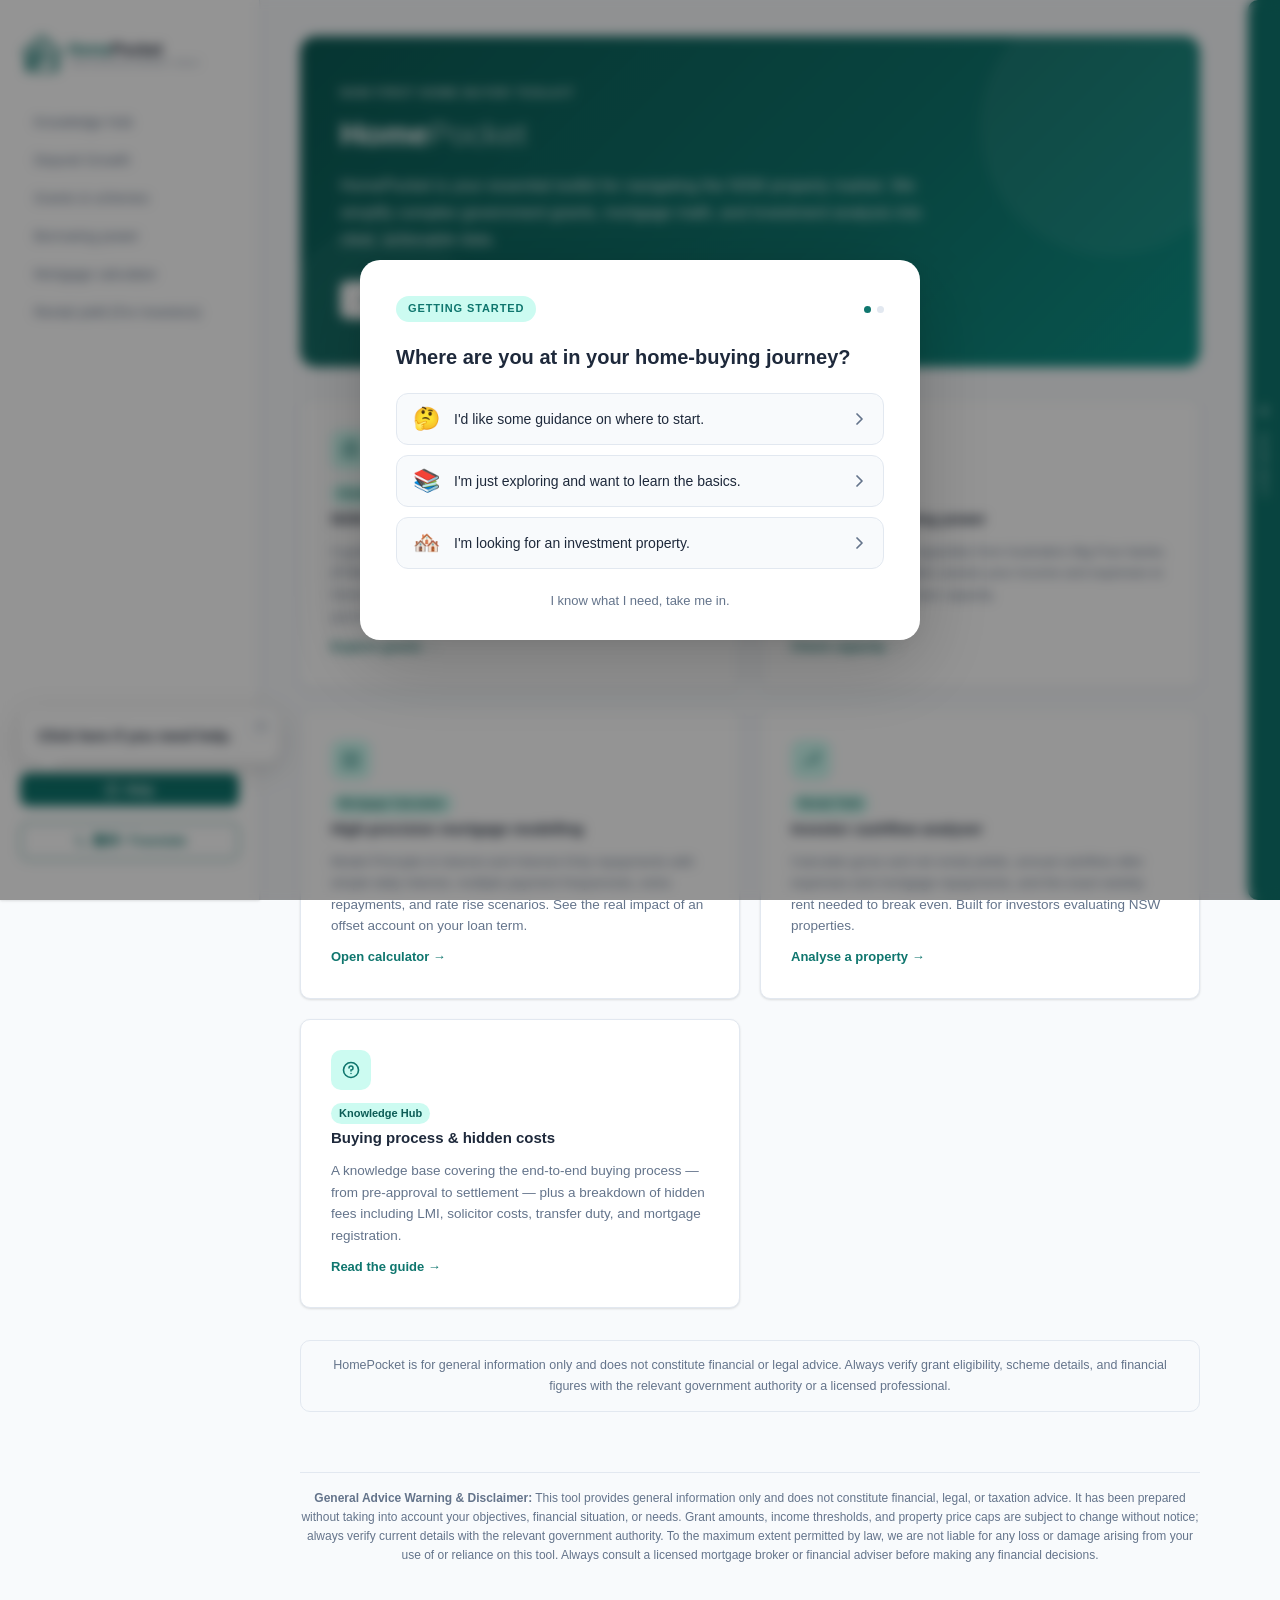
==== index.html @ 43d73ea1 "Update simulator headings, copy, WIP banners, and coach mark size - Simulator: rename all three path" ====
<!DOCTYPE html>
<html lang="en">
<head>
<meta charset="UTF-8">
<meta name="viewport" content="width=device-width, initial-scale=1.0">
<title>HomePocket</title>

<!-- Styles — main first, then tab-specific files -->
<link rel="stylesheet" href="css/main.css?v=5">
<link rel="stylesheet" href="css/navbar.css?v=8">
<link rel="stylesheet" href="css/hero.css?v=2">
<link rel="stylesheet" href="css/calculator.css?v=2">
<link rel="stylesheet" href="css/grants.css?v=2">
<link rel="stylesheet" href="css/rental.css?v=3">
<link rel="stylesheet" href="css/faq.css?v=8">
<link rel="stylesheet" href="css/deposit.css?v=3">
<link rel="stylesheet" href="css/simulator.css?v=4">
<link rel="stylesheet" href="css/dt.css?v=1">
</head>

<!-- Google Translate widget initialisation -->
<script>
  function googleTranslateElementInit() {
    new google.translate.TranslateElement({
      pageLanguage: 'en',
      includedLanguages: 'zh-CN',
      autoDisplay: false
    }, 'google_translate_element');
  }
</script>
<script src="https://translate.google.com/translate_a/element.js?cb=googleTranslateElementInit" defer></script>

<body>

<!-- ══ Splash Screen ══ -->

<!-- ══ Decision Tree Overlay ══ -->
<div id="dt-overlay" role="dialog" aria-modal="true" aria-label="Getting started guide">
  <div class="dt-card">

    <!-- ─ Step 1: Journey stage ─ -->
    <div class="dt-step active" id="dt-s1">
      <div class="dt-meta">
        <span class="dt-pill">Getting started</span>
        <div class="dt-dots">
          <span class="dt-dot on"></span>
          <span class="dt-dot"></span>
        </div>
      </div>
      <h2 class="dt-question">Where are you at in your home-buying journey?</h2>
      <div class="dt-options">
        <button class="dt-option" onclick="dtGoStep2()">
          <span class="dt-opt-emoji">🤔</span>
          <span class="dt-opt-label">I'd like some guidance on where to start.</span>
          <svg class="dt-opt-chevron" width="16" height="16" viewBox="0 0 16 16" fill="none" aria-hidden="true"><path d="M6 3l5 5-5 5" stroke="currentColor" stroke-width="1.75" stroke-linecap="round" stroke-linejoin="round"/></svg>
        </button>
        <button class="dt-option" onclick="dtResult('faq')">
          <span class="dt-opt-emoji">📚</span>
          <span class="dt-opt-label">I'm just exploring and want to learn the basics.</span>
          <svg class="dt-opt-chevron" width="16" height="16" viewBox="0 0 16 16" fill="none" aria-hidden="true"><path d="M6 3l5 5-5 5" stroke="currentColor" stroke-width="1.75" stroke-linecap="round" stroke-linejoin="round"/></svg>
        </button>
        <button class="dt-option" onclick="dtResult('rental')">
          <span class="dt-opt-emoji">🏘️</span>
          <span class="dt-opt-label">I'm looking for an investment property.</span>
          <svg class="dt-opt-chevron" width="16" height="16" viewBox="0 0 16 16" fill="none" aria-hidden="true"><path d="M6 3l5 5-5 5" stroke="currentColor" stroke-width="1.75" stroke-linecap="round" stroke-linejoin="round"/></svg>
        </button>
      </div>
      <button class="dt-skip" onclick="dtSkip()">I know what I need, take me in.</button>
    </div>

    <!-- ─ Step 2: Financial priority ─ -->
    <div class="dt-step" id="dt-s2">
      <div class="dt-meta">
        <button class="dt-back-btn" onclick="dtBack()">
          <svg width="14" height="14" viewBox="0 0 14 14" fill="none" aria-hidden="true"><path d="M9 2L4 7l5 5" stroke="currentColor" stroke-width="1.75" stroke-linecap="round" stroke-linejoin="round"/></svg>
          Back
        </button>
        <div class="dt-dots">
          <span class="dt-dot"></span>
          <span class="dt-dot on"></span>
        </div>
      </div>
      <h2 class="dt-question">What is your main financial priority right now?</h2>
      <div class="dt-options">
        <button class="dt-option" onclick="dtResult('deposit')">
          <span class="dt-opt-emoji">💰</span>
          <span class="dt-opt-label">Trying to save for my first deposit.</span>
          <svg class="dt-opt-chevron" width="16" height="16" viewBox="0 0 16 16" fill="none" aria-hidden="true"><path d="M6 3l5 5-5 5" stroke="currentColor" stroke-width="1.75" stroke-linecap="round" stroke-linejoin="round"/></svg>
        </button>
        <button class="dt-option" onclick="dtResult('borrow')">
          <span class="dt-opt-emoji">🏦</span>
          <span class="dt-opt-label">Knowing how much I can borrow.</span>
          <svg class="dt-opt-chevron" width="16" height="16" viewBox="0 0 16 16" fill="none" aria-hidden="true"><path d="M6 3l5 5-5 5" stroke="currentColor" stroke-width="1.75" stroke-linecap="round" stroke-linejoin="round"/></svg>
        </button>
        <button class="dt-option" onclick="dtResult('grants')">
          <span class="dt-opt-emoji">🤝</span>
          <span class="dt-opt-label">Checking what government grants are available.</span>
          <svg class="dt-opt-chevron" width="16" height="16" viewBox="0 0 16 16" fill="none" aria-hidden="true"><path d="M6 3l5 5-5 5" stroke="currentColor" stroke-width="1.75" stroke-linecap="round" stroke-linejoin="round"/></svg>
        </button>
        <button class="dt-option" onclick="dtResult('calc')">
          <span class="dt-opt-emoji">🧮</span>
          <span class="dt-opt-label">Knowing how much my loan repayments will be.</span>
          <svg class="dt-opt-chevron" width="16" height="16" viewBox="0 0 16 16" fill="none" aria-hidden="true"><path d="M6 3l5 5-5 5" stroke="currentColor" stroke-width="1.75" stroke-linecap="round" stroke-linejoin="round"/></svg>
        </button>
      </div>
      <button class="dt-skip" onclick="dtSkip()">I know what I need, take me in.</button>
    </div>

    <!-- ─ Result summary card ─ -->
    <div class="dt-step" id="dt-result">
      <div class="dt-res-emoji"  id="dt-res-icon"></div>
      <span class="dt-res-pill"  id="dt-res-badge"></span>
      <h2  class="dt-res-title"  id="dt-res-title"></h2>
      <p   class="dt-res-desc"   id="dt-res-desc"></p>
      <button class="dt-res-cta" id="dt-res-cta"></button>
      <button class="dt-skip"    onclick="dtSkip()">Explore everything else →</button>
    </div>

  </div>
</div>

<!-- ══ Sidebar navigation ══ -->
<div id="sidebar">
  <div class="logo" onclick="switchHome()" role="button" tabindex="0" aria-label="Go to HomePocket home">
      <svg width="180" height="44" viewBox="0 0 360 88" fill="none" xmlns="http://www.w3.org/2000/svg" aria-label="HomePocket logo">
        <!-- ── Icon: house with pocket ── -->
        <!-- Roof -->
        <polyline points="6,42 44,8 82,42" stroke="#0f766e" stroke-width="5" stroke-linecap="round" stroke-linejoin="round" fill="none"/>
        <!-- Left wall -->
        <line x1="14" y1="37" x2="14" y2="78" stroke="#0f766e" stroke-width="5" stroke-linecap="round"/>
        <!-- Right wall -->
        <line x1="74" y1="37" x2="74" y2="78" stroke="#0f766e" stroke-width="5" stroke-linecap="round"/>
        <!-- Pocket outline (U-shape with flaps) -->
        <path d="M18,52 L18,72 Q18,78 24,78 L64,78 Q70,78 70,72 L70,52 Z" stroke="#0f766e" stroke-width="4.5" fill="none" stroke-linejoin="round"/>
        <!-- Pocket top flaps -->
        <line x1="18" y1="52" x2="28" y2="52" stroke="#0f766e" stroke-width="4.5" stroke-linecap="round"/>
        <line x1="60" y1="52" x2="70" y2="52" stroke="#0f766e" stroke-width="4.5" stroke-linecap="round"/>
        <!-- Banknote 1 (left, tilted left) -->
        <rect x="28" y="33" width="18" height="26" rx="2" transform="rotate(-12,37,46)" fill="#0f766e" opacity="0.18"/>
        <rect x="28" y="33" width="18" height="26" rx="2" transform="rotate(-12,37,46)" stroke="#0f766e" stroke-width="3" fill="none"/>
        <!-- Banknote 2 (center, slight tilt) -->
        <rect x="32" y="30" width="18" height="27" rx="2" transform="rotate(-4,41,43)" fill="#0f766e" opacity="0.13"/>
        <rect x="32" y="30" width="18" height="27" rx="2" transform="rotate(-4,41,43)" stroke="#0f766e" stroke-width="3" fill="none"/>
        <!-- Banknote 3 (right, upright) -->
        <rect x="38" y="29" width="18" height="27" rx="2" transform="rotate(6,47,42)" fill="white" opacity="0.6"/>
        <rect x="38" y="29" width="18" height="27" rx="2" transform="rotate(6,47,42)" stroke="#0f766e" stroke-width="3" fill="none"/>
        <!-- Coin -->
        <circle cx="30" cy="62" r="9" fill="white" stroke="#0f766e" stroke-width="3.5"/>
        <circle cx="30" cy="62" r="5" fill="none" stroke="#0f766e" stroke-width="2"/>

        <!-- ── Wordmark ── -->
        <text x="96" y="46" font-family="-apple-system, BlinkMacSystemFont, 'Segoe UI', sans-serif" font-size="32" font-weight="800" letter-spacing="-0.5">
          <tspan fill="#0f766e">Home</tspan><tspan fill="#1e293b" font-weight="600">Pocket</tspan>
        </text>
        <!-- Tagline -->
        <text x="97" y="66" font-family="-apple-system, BlinkMacSystemFont, 'Segoe UI', sans-serif" font-size="11" font-weight="600" fill="#64748b" letter-spacing="1.5">YOUR AUSTRALIAN PROPERTY TOOLKIT</text>
      </svg>
    </div>
    <nav>
      <button class="tab-btn" onclick="switchTab('faq', this)">Knowledge Hub</button>
      <button class="tab-btn" data-tab="deposit" onclick="switchTab('deposit', this)">Deposit Growth</button>
      <button class="tab-btn" onclick="switchTab('grants', this)">Grants &amp; schemes</button>
      <button class="tab-btn" onclick="switchTab('borrow', this)">Borrowing power</button>
      <button class="tab-btn" onclick="switchTab('calc', this)">Mortgage calculator</button>
      <button class="tab-btn" onclick="switchTab('rental', this)">Rental yield (For investors)</button>
    </nav>
    <div class="scroll-track"><div id="nav-scroll-bar"></div></div>
    <!-- ── Help button ── -->
    <div id="help-wrap">
      <button id="help-btn" onclick="openHelpGuide()" aria-label="Open guided help">
        <svg width="14" height="14" viewBox="0 0 20 20" fill="none" aria-hidden="true">
          <circle cx="10" cy="10" r="8.5" stroke="currentColor" stroke-width="1.7"/>
          <path d="M7.8 7.6C7.8 6.3 8.8 5.5 10 5.5c1.3 0 2.2.9 2.2 2 0 1.6-2.2 2-2.2 3.5" stroke="currentColor" stroke-width="1.7" stroke-linecap="round"/>
          <circle cx="10" cy="14.2" r=".9" fill="currentColor"/>
        </svg>
        Help
      </button>
    </div>

    <div id="translate-wrap">
      <div id="google_translate_element" style="display:none"></div>
      <button id="translate-btn" onclick="toggleTranslate()" aria-label="Translate page">
        <svg width="14" height="14" viewBox="0 0 20 20" fill="none"><path d="M3 5h8M7 3v2M11 5c0 3-2 5.5-5 6.5M9 14c-1-1-3-2.5-3-4" stroke="currentColor" stroke-width="1.6" stroke-linecap="round" stroke-linejoin="round"/><path d="M11 11l5 8M12.5 16h4" stroke="currentColor" stroke-width="1.6" stroke-linecap="round" stroke-linejoin="round"/></svg>
        <span id="translate-btn-label">翻译 / Translate</span>
      </button>
    </div>
</div>

<!-- ── Coach mark speech bubble (one-time first-visit hint) ── -->
<div id="help-coach" role="tooltip" aria-label="Help tip">
  <p class="coach-text">Click here if you need help.</p>
  <button id="help-coach-close" aria-label="Dismiss tip">✕</button>
  <span class="coach-arrow" aria-hidden="true"></span>
</div>

<main>

  <!-- FRIENDLY ADVICE TAB REMOVED -->


  <!-- ══════════════ DEPOSIT GROWTH TAB ══════════════ -->
  <div id="tab-deposit" class="tab-panel">

    <!-- Header -->
    <div class="deposit-header">
      <h2>Deposit Growth Pathways</h2>
      <p>Three ways people build their first home deposit — pick the vibe that matches your personality and timeline.</p>
    </div>

    <!-- Disclaimer -->
    <div class="deposit-disclaimer">
      <svg width="18" height="18" viewBox="0 0 20 20" fill="none"><circle cx="10" cy="10" r="9" stroke="#a16207" stroke-width="1.8"/><path d="M10 6v4m0 3h.01" stroke="#a16207" stroke-width="1.8" stroke-linecap="round"/></svg>
      <span><strong>Heads up:</strong> HomePocket doesn't give financial advice. This is just a look at how different people tackle the 'savings mountain.' Do your own research or talk to a pro before moving big money.</span>
    </div>

    <!-- 3-pathway card grid -->
    <div class="deposit-pathways-wrapper">

      <!-- ── Pathway 1: The 'Sleep Easy' Path ── -->
      <div class="pathway-card deposit-pathway-low">
        <div class="pathway-card-accent"></div>
        <div class="pathway-card-inner">
          <div class="pathway-card-header">
            <span class="pathway-badge pathway-badge-low">Low Risk</span>
            <span class="pathway-icon">😴</span>
          </div>
          <h3 class="pathway-title">The Safest Option</h3>

          <div class="pathway-section">
            <div class="pathway-section-label">The Vibe</div>
            <p>Capital preservation is the priority. Steady, predictable growth with no exposure to market swings — your balance only ever goes up.</p>
          </div>

          <div class="pathway-whatif pathway-whatif-low">
            <div class="pathway-section-label">The 'What If?'</div>
            <p>The trade-off is pace. Your money is fully protected, but savings rates rarely keep up with rising property prices — so your deposit goal can quietly drift further away over time.</p>
          </div>

          <button class="pathway-cta" onclick="openDepositSim('low')">See how it works →</button>
        </div>
      </div>

      <!-- ── Pathway 2: The 'Slow & Steady' Path ── -->
      <div class="pathway-card deposit-pathway-med">
        <div class="pathway-card-accent"></div>
        <div class="pathway-card-inner">
          <div class="pathway-card-header">
            <span class="pathway-badge pathway-badge-med">Medium Risk</span>
            <span class="pathway-icon">📈</span>
          </div>
          <h3 class="pathway-title">The Balanced Approach</h3>

          <div class="pathway-section">
            <div class="pathway-section-label">The Vibe</div>
            <p>You're comfortable with some market movement in exchange for the potential to outperform a standard savings account over time.</p>
          </div>

          <div class="pathway-whatif pathway-whatif-med">
            <div class="pathway-section-label">The 'What If?'</div>
            <p>A <strong>3–5 year horizon</strong> is recommended. If markets pull back close to your target date, you may need to wait for a recovery — or accept a lower return to stay on schedule.</p>
          </div>

          <button class="pathway-cta" onclick="openDepositSim('med')">See how it works →</button>
        </div>
      </div>

      <!-- ── Pathway 3: The 'Wildcard' Path ── -->
      <div class="pathway-card deposit-pathway-high">
        <div class="pathway-card-accent"></div>
        <div class="pathway-card-inner">
          <div class="pathway-card-header">
            <span class="pathway-badge pathway-badge-high">High Risk</span>
            <span class="pathway-icon">🎲</span>
          </div>
          <h3 class="pathway-title">The High Growth Option</h3>

          <div class="pathway-section">
            <div class="pathway-section-label">The Vibe</div>
            <p>You're targeting accelerated growth and willing to accept meaningful risk to get there. Best suited for those with an existing financial buffer.</p>
          </div>

          <div class="pathway-whatif pathway-whatif-high">
            <div class="pathway-section-label">The 'What If?'</div>
            <p>Returns can be significant — but so can losses. This approach requires a high tolerance for volatility. <strong>Only allocate capital you could afford to lose without derailing your plans.</strong></p>
          </div>

          <button class="pathway-cta" onclick="openDepositSim('high')">See how it works →</button>
        </div>
      </div>

    </div><!-- /deposit-pathways-wrapper -->

  </div><!-- /tab-deposit -->


  <!-- ══════════════ DEPOSIT SIMULATOR ══════════════ -->
  <div id="tab-deposit-sim" class="tab-panel">

    <!-- Top nav -->
    <div class="sim-topbar">
      <button class="sim-back-btn" onclick="closeDepositSim()">
        <svg width="14" height="14" viewBox="0 0 20 20" fill="none"><path d="M13 4l-6 6 6 6" stroke="currentColor" stroke-width="2" stroke-linecap="round" stroke-linejoin="round"/></svg>
        Back to Paths
      </button>
      <span id="sim-path-badge" class="sim-path-badge"></span>
    </div>

    <!-- Single-column content wrapper -->
    <div class="sim-content-wrap">

      <!-- Educational content (JS-populated) -->
      <div id="sim-edu-col"></div>

      <!-- Savings Simulator — only shown for the Sleep Easy (low) path -->
      <div id="sim-calc-section" class="sim-calc-section">

        <div class="sim-calc-intro">
          <div class="sim-calc-intro-eyebrow">Run the Numbers</div>
          <h3 class="sim-calc-intro-title">Your Savings Simulator</h3>
          <p class="sim-calc-intro-sub">Plug in your details below to see exactly when you'll hit your deposit target — or work backwards from a buying date.</p>
          <p class="sim-calc-intro-disclaimer">Calculated daily, compounded monthly. This means the earlier you put in the funds for the month, the more interest you will receive.</p>
        </div>

        <div class="sim-calc-card">

          <!-- Mode toggle -->
          <div class="sim-mode-tabs">
            <button class="sim-mode-btn active" id="smbtn-forward" onclick="setSimMode('forward')">How long will it take?</button>
            <button class="sim-mode-btn" id="smbtn-reverse" onclick="setSimMode('reverse')">Work backwards</button>
          </div>

          <!-- Input fields -->
          <div class="sim-fields">

            <!-- Goal (prominent — shown in both modes) -->
            <div class="sim-field sim-field-goal">
              <label class="sim-label sim-label-goal">How much do you want to save to?</label>
              <div class="sim-input-wrap sim-input-wrap-goal">
                <span class="sim-input-pre sim-input-pre-goal">$</span>
                <input id="sim-target" type="number" value="100000" min="1" step="5000" oninput="updateSim()">
              </div>
            </div>

            <!-- Starting savings (shared) -->
            <div class="sim-field-row">
              <div class="sim-field">
                <label class="sim-label">What's currently in your savings</label>
                <div class="sim-input-wrap">
                  <span class="sim-input-pre">$</span>
                  <input id="sim-start" type="number" value="5000" min="0" step="500" oninput="updateSim()">
                </div>
              </div>

              <!-- Forward mode: monthly deposit -->
              <div class="sim-field" id="sim-fwd-inputs">
                <label class="sim-label">Your monthly deposit</label>
                <div class="sim-input-wrap">
                  <span class="sim-input-pre">$</span>
                  <input id="sim-contrib" type="number" value="1500" min="0" step="50" oninput="updateSim()">
                </div>
              </div>
            </div>

            <!-- Reverse mode: buying timeline -->
            <div id="sim-rev-inputs" style="display:none">
              <div class="sim-field">
                <label class="sim-label">I want to buy in</label>
                <div class="sim-buydate-row">
                  <div class="sim-input-wrap">
                    <input id="sim-buy-yrs" type="number" value="2" min="0" max="30" oninput="updateSim()">
                    <span class="sim-input-post">yrs</span>
                  </div>
                  <div class="sim-input-wrap">
                    <input id="sim-buy-mos" type="number" value="6" min="0" max="11" oninput="updateSim()">
                    <span class="sim-input-post">mo</span>
                  </div>
                </div>
              </div>
            </div>

            <!-- Interest / growth rate (shared) -->
            <div class="sim-field">
              <div class="sim-rate-header">
                <label class="sim-label">Interest / Growth Rate</label>
                <div class="sim-rate-input-wrap">
                  <input id="sim-rate-input" type="number" value="5.0" min="0" max="8" step="0.5"
                         oninput="updateSimRateFromInput()">
                  <span class="sim-rate-input-suffix">%</span>
                </div>
              </div>
              <input id="sim-rate" type="range" class="sim-rate-slider"
                     min="0" max="8" step="0.5" value="5"
                     oninput="updateSimRate()">
              <div class="sim-rate-hints">
                <span>0%</span><span>2%</span><span>5%</span><span>8%</span>
              </div>
            </div>

          </div><!-- /sim-fields -->

          <!-- Outputs (JS-populated) -->
          <div class="sim-outputs" id="sim-outputs"></div>

          <!-- Assumptions & Limitations — static, always visible -->
          <div class="sim-assumptions">
            <div class="sim-assumptions-header">
              <svg width="13" height="13" viewBox="0 0 20 20" fill="none" aria-hidden="true">
                <circle cx="10" cy="10" r="9" stroke="currentColor" stroke-width="1.8"/>
                <path d="M10 6v4m0 3h.01" stroke="currentColor" stroke-width="1.8" stroke-linecap="round"/>
              </svg>
              Calculator Assumptions and Method
            </div>
            <ul class="sim-assumptions-list">
              <li>This calculator calculates compound interest on the starting balance and factors in any regular monthly deposit. It assumes no withdrawals or changes in interest rates during the savings period.</li>
              <li>The displayed rate is for illustration purposes only; you may manually input your own interest rate into the calculator.</li>
              <li>Total amounts (including interest earned) are rounded to the nearest cent.</li>
              <li>This calculator doesn't take into account the impact of fees, charges, tax on interest, or changes to interest rates.</li>
              <li>Each calculation starts on the first day of the current month and assumes all deposits are made on the first day of the month.</li>
            </ul>
          </div>

        </div><!-- /sim-calc-card -->

      </div><!-- /sim-calc-section -->

    </div><!-- /sim-content-wrap -->

  </div><!-- /tab-deposit-sim -->


  <!-- ══════════════ HOME TAB ══════════════ -->
  <div id="tab-home" class="tab-panel active">

    <!-- Hero -->
    <div class="home-hero">
      <div class="home-hero-eyebrow">NSW First Home Buyer Toolkit</div>
      <div class="home-hero-title">Home<span>Pocket</span></div>
      <div class="home-hero-desc">HomePocket is your essential toolkit for navigating the NSW property market. We simplify complex government grants, mortgage math, and investment analysis into clear, actionable data.</div>
      <button class="home-hero-cta" onclick="if(window._dtShow) window._dtShow()">Get started →</button>
    </div>

    <!-- Mobile translate button (hidden on desktop via CSS) -->
    <div id="translate-mobile-wrap">
      <button id="translate-btn-mobile" onclick="toggleTranslate()" aria-label="Translate page">
        <svg width="16" height="16" viewBox="0 0 20 20" fill="none"><path d="M3 5h8M7 3v2M11 5c0 3-2 5.5-5 6.5M9 14c-1-1-3-2.5-3-4" stroke="currentColor" stroke-width="1.6" stroke-linecap="round" stroke-linejoin="round"/><path d="M11 11l5 8M12.5 16h4" stroke="currentColor" stroke-width="1.6" stroke-linecap="round" stroke-linejoin="round"/></svg>
        <span id="translate-btn-mobile-label">翻译 / Translate</span>
      </button>
    </div>

    <!-- Mobile-only inline stats (hidden on desktop — desktop uses fixed #stats-panel) -->
    <div id="stats-inline">
      <div class="sp-header" style="font-size:11px;font-weight:700;text-transform:uppercase;letter-spacing:1.2px;color:var(--muted);padding-bottom:8px;border-bottom:1px solid var(--border)">Market Snapshot</div>
      <div style="display:grid;grid-template-columns:1fr 1fr;gap:10px">
        <div class="sp-widget">
          <div class="sp-widget-label">RBA Cash Rate</div>
          <div class="sp-value" style="font-size:20px">4.10%</div>
          <div class="sp-sub">As of Apr 2026</div>
        </div>
        <div class="sp-widget">
          <div class="sp-widget-label">Sydney Median</div>
          <div class="sp-value" style="font-size:20px">$1.47M</div>
          <div class="sp-sub">Houses · CoreLogic</div>
        </div>
        <div class="sp-widget">
          <div class="sp-widget-label">Clearance Rate</div>
          <div class="sp-value" style="font-size:20px">~65%</div>
          <div class="sp-sub">Sydney weekly</div>
        </div>
        <div class="sp-widget">
          <div class="sp-widget-label">Big 4 Variable</div>
          <div class="sp-value" style="font-size:20px">6.34%</div>
          <div class="sp-sub">CBA standard rate</div>
        </div>
      </div>
    </div>

    <!-- Feature cards -->
    <div class="home-features">

      <div class="home-feature-card" onclick="switchTab('grants', document.querySelectorAll('.tab-btn')[2])">
        <div class="home-feature-icon">
          <svg width="20" height="20" viewBox="0 0 20 20" fill="none" xmlns="http://www.w3.org/2000/svg">
            <rect x="3" y="5" width="14" height="11" rx="2" stroke="#0f766e" stroke-width="1.6"/>
            <path d="M7 5V4a3 3 0 0 1 6 0v1" stroke="#0f766e" stroke-width="1.6" stroke-linecap="round"/>
            <path d="M7 10h6M7 13h4" stroke="#0f766e" stroke-width="1.4" stroke-linecap="round"/>
          </svg>
        </div>
        <div>
          <div class="home-feature-tag">Grants &amp; Schemes</div>
          <div class="home-feature-title">NSW grants &amp; stamp duty relief</div>
        </div>
        <div class="home-feature-desc">A guide to the NSW First Home Buyers Assistance Scheme (FHBAS), the $10,000 New Home Grant, and the Federal First Home Super Saver Scheme (FHSS). Understand exactly what you're eligible for before you buy.</div>
        <div class="home-feature-arrow">Explore grants →</div>
      </div>

      <div class="home-feature-card" onclick="switchTab('borrow', document.querySelectorAll('.tab-btn')[3])">
        <div class="home-feature-icon">
          <svg width="20" height="20" viewBox="0 0 20 20" fill="none" xmlns="http://www.w3.org/2000/svg">
            <rect x="2" y="6" width="16" height="11" rx="2" stroke="#0f766e" stroke-width="1.6"/>
            <path d="M6 6V5a4 4 0 0 1 8 0v1" stroke="#0f766e" stroke-width="1.6" stroke-linecap="round"/>
            <circle cx="10" cy="12" r="2" stroke="#0f766e" stroke-width="1.5"/>
            <path d="M10 14v1" stroke="#0f766e" stroke-width="1.5" stroke-linecap="round"/>
          </svg>
        </div>
        <div>
          <div class="home-feature-tag">Lender Limits</div>
          <div class="home-feature-title">Maximum borrowing power</div>
        </div>
        <div class="home-feature-desc">Compare borrowing capacities from Australia's Big Four banks. Understand how lenders assess your income and expenses to determine your total loan capacity.</div>
        <div class="home-feature-arrow">Check capacity →</div>
      </div>

      <div class="home-feature-card" onclick="switchTab('calc', document.querySelectorAll('.tab-btn')[4])">
        <div class="home-feature-icon">
          <svg width="20" height="20" viewBox="0 0 20 20" fill="none" xmlns="http://www.w3.org/2000/svg">
            <rect x="3" y="3" width="14" height="14" rx="2" stroke="#0f766e" stroke-width="1.6"/>
            <path d="M7 7h2M11 7h2M7 10h2M11 10h2M7 13h2M11 13h2" stroke="#0f766e" stroke-width="1.5" stroke-linecap="round"/>
          </svg>
        </div>
        <div>
          <div class="home-feature-tag">Mortgage Calculator</div>
          <div class="home-feature-title">High-precision mortgage modelling</div>
        </div>
        <div class="home-feature-desc">Model Principle &amp; Interest and Interest-Only repayments with simple daily interest, multiple payment frequencies, extra repayments, and rate rise scenarios. See the real impact of an offset account on your loan term.</div>
        <div class="home-feature-arrow">Open calculator →</div>
      </div>

      <div class="home-feature-card" onclick="switchTab('rental', document.querySelectorAll('.tab-btn')[5])">
        <div class="home-feature-icon">
          <svg width="20" height="20" viewBox="0 0 20 20" fill="none" xmlns="http://www.w3.org/2000/svg">
            <path d="M3 15l4-5 4 3 3-4 3 3" stroke="#0f766e" stroke-width="1.6" stroke-linecap="round" stroke-linejoin="round"/>
            <circle cx="16" cy="5" r="2" stroke="#0f766e" stroke-width="1.5"/>
          </svg>
        </div>
        <div>
          <div class="home-feature-tag">Rental Yield</div>
          <div class="home-feature-title">Investor cashflow analyser</div>
        </div>
        <div class="home-feature-desc">Calculate gross and net rental yields, annual cashflow after expenses and mortgage repayments, and the exact weekly rent needed to break even. Built for investors evaluating NSW properties.</div>
        <div class="home-feature-arrow">Analyse a property →</div>
      </div>

      <div class="home-feature-card" onclick="switchTab('faq', document.querySelectorAll('.tab-btn')[6])">
        <div class="home-feature-icon">
          <svg width="20" height="20" viewBox="0 0 20 20" fill="none" xmlns="http://www.w3.org/2000/svg">
            <circle cx="10" cy="10" r="7.5" stroke="#0f766e" stroke-width="1.6"/>
            <path d="M10 11V10c1.1 0 2-.9 2-2s-.9-2-2-2-2 .9-2 2" stroke="#0f766e" stroke-width="1.5" stroke-linecap="round"/>
            <circle cx="10" cy="13.5" r=".75" fill="#0f766e"/>
          </svg>
        </div>
        <div>
          <div class="home-feature-tag">Knowledge Hub</div>
          <div class="home-feature-title">Buying process &amp; hidden costs</div>
        </div>
        <div class="home-feature-desc">A knowledge base covering the end-to-end buying process — from pre-approval to settlement — plus a breakdown of hidden fees including LMI, solicitor costs, transfer duty, and mortgage registration.</div>
        <div class="home-feature-arrow">Read the guide →</div>
      </div>

    </div>

    <div class="home-disclaimer">
      HomePocket is for general information only and does not constitute financial or legal advice. Always verify grant eligibility, scheme details, and financial figures with the relevant government authority or a licensed professional.
    </div>

  </div><!-- /tab-home -->


  <!-- ══════════════ GRANTS TAB ══════════════ -->
  <div id="tab-grants" class="tab-panel">

    <div class="section-header">
      <h1>First home buyer grants &amp; schemes</h1>
      <p>Select your state to see the grants and concessions available to you.</p>
    </div>

    <!-- State sub-navigation -->
    <div class="state-subnav">
      <button class="state-subnav-btn active" onclick="switchState('nsw', this)">New South Wales (NSW)</button>
      <button class="state-subnav-btn" onclick="switchState('qld', this)">Queensland (QLD)</button>
    </div>

    <!-- ══ NSW panel ══ -->
    <div id="state-nsw" class="state-panel active">

    <div class="nsw-scheme-grid">

      <!-- ── Section 1: First Home Owner (New Homes) Grant ── -->
      <div class="nsw-card" id="card-fhog">
        <div class="nsw-card-header" onclick="toggleCard('card-fhog')">
          <div class="nsw-header-content">
            <div class="nsw-grant-amount">$10,000 <span class="nsw-badge nsw-badge-green">Tax-free</span></div>
            <div class="nsw-card-title">First Home Owner (New Homes) Grant</div>
            <div class="nsw-card-summary">A $10,000 grant for eligible first home buyers purchasing a newly built or substantially renovated home in NSW.</div>
          </div>
          <div class="nsw-chevron">&#8964;</div>
        </div>
        <div class="nsw-card-body">

          <a class="nsw-source-link" href="https://www.revenue.nsw.gov.au/grants-schemes/first-home-owner-new-homes-grant" target="_blank" rel="noopener">Official source — Revenue NSW ↗</a>

          <table class="nsw-table">
            <thead><tr><th>Criteria</th><th>Details</th></tr></thead>
            <tbody>
              <tr><td>Grant amount</td><td>$10,000 (tax-free, not means tested)</td></tr>
              <tr><td>Property type</td><td>Newly built home, purchased off-the-plan, or substantially renovated — houses, townhouses, apartments, units</td></tr>
              <tr><td>Price cap (purchase)</td><td>Must not exceed $600,000</td></tr>
              <tr><td>Price cap (land + build)</td><td>Land value + building contract + variations must not exceed $750,000</td></tr>
              <tr><td>Who can apply</td><td>Individual(s) aged 18+, Australian citizen or permanent resident, buying in personal names (not company or trust)</td></tr>
              <tr><td>Previous ownership</td><td>You and your spouse must not have previously owned residential property in Australia on or after 1 July 2000 and lived in it for 6+ continuous months</td></tr>
              <tr><td>Residence requirement</td><td>Must move in within 12 months of construction or purchase completion and live there for a minimum of 12 continuous months (for contracts signed after 1 July 2023)</td></tr>
              <tr><td>Investment property exception</td><td>If you owned a residential property solely for investment purposes since 1 July 2000 you may still be eligible</td></tr>
              <tr><td>Defence Force exemption</td><td>Members of the permanent Australian Defence Force may be exempt from residence requirements if on the NSW electoral roll</td></tr>
              <tr><td>Previous grant</td><td>You must not have previously received a First Home Owner Grant in any Australian state or territory</td></tr>
              <tr><td>How it's paid</td><td>Paid at settlement (for purchases) or at first progress payment/drawdown (for builds) — applied through your bank or financial institution</td></tr>
              <tr><td>Can it be combined?</td><td>Yes — can be used alongside the First Home Buyers Assistance Scheme and the First Home Guarantee</td></tr>
            </tbody>
          </table>

          <div class="nsw-note nsw-note-amber">
            <span>⚠</span>
            <span>The grant is only available for new or substantially renovated homes. It is not available for established homes.</span>
          </div>

        </div>
      </div>

      <!-- ── Section 2: First Home Buyers Assistance Scheme ── -->
      <div class="nsw-card" id="card-fhbas">
        <div class="nsw-card-header" onclick="toggleCard('card-fhbas')">
          <div class="nsw-header-content">
            <div class="nsw-card-subtitle">Transfer duty exemption or concession</div>
            <div class="nsw-card-title">First Home Buyers Assistance Scheme (FHBAS)</div>
            <div class="nsw-card-summary">Eligible first home buyers in NSW may pay zero transfer duty (stamp duty) or a reduced rate, saving up to tens of thousands of dollars upfront.</div>
          </div>
          <div class="nsw-chevron">&#8964;</div>
        </div>
        <div class="nsw-card-body">

          <a class="nsw-source-link" href="https://www.revenue.nsw.gov.au/grants-schemes/assistance-scheme" target="_blank" rel="noopener">Official source — Revenue NSW ↗</a>

          <div class="nsw-section-label">Transfer duty thresholds — contracts exchanged on or after 1 July 2023</div>

          <div class="nsw-table-subtitle">New or existing homes</div>
          <table class="nsw-table">
            <thead><tr><th>Property value</th><th>Transfer duty outcome</th></tr></thead>
            <tbody>
              <tr><td>Up to $800,000</td><td>Full exemption — $0 transfer duty</td></tr>
              <tr><td>$800,001 – $999,999</td><td>Concessional (reduced) rate — sliding scale</td></tr>
              <tr><td>$1,000,000 or more</td><td>No exemption or concession applies</td></tr>
            </tbody>
          </table>

          <div class="nsw-table-subtitle" style="margin-top:18px">Vacant land (to build a home)</div>
          <table class="nsw-table">
            <thead><tr><th>Land value</th><th>Transfer duty outcome</th></tr></thead>
            <tbody>
              <tr><td>Up to $350,000</td><td>Full exemption — $0 transfer duty</td></tr>
              <tr><td>$350,001 – $449,999</td><td>Concessional (reduced) rate — sliding scale</td></tr>
              <tr><td>$450,000 or more</td><td>No exemption or concession applies</td></tr>
            </tbody>
          </table>

          <div class="nsw-section-label" style="margin-top:24px">Eligibility conditions</div>
          <table class="nsw-table">
            <thead><tr><th>Criteria</th><th>Details</th></tr></thead>
            <tbody>
              <tr><td>Property location</td><td>Must be in NSW</td></tr>
              <tr><td>Property type</td><td>New home, existing home, or vacant land intended for residential use</td></tr>
              <tr><td>Who can apply</td><td>Individual aged 18+, Australian citizen or permanent resident, not a company or trust</td></tr>
              <tr><td>Previous ownership</td><td>You and your spouse/partner must never have previously owned residential property in Australia</td></tr>
              <tr><td>Previous benefit</td><td>You and your spouse/partner must never have previously received an exemption or concession under the FHBAS</td></tr>
              <tr><td>Residence requirement (contracts from 1 July 2023)</td><td>Must move in within 12 months of settlement and live there as principal place of residence for at least 12 continuous months</td></tr>
              <tr><td>Residence requirement (contracts before 1 July 2023)</td><td>Must move in within 12 months of settlement and live there for at least 6 continuous months</td></tr>
              <tr><td>Defence Force exemption</td><td>Members of the permanent ADF are exempt from residence requirements if all buyers are on the NSW electoral roll</td></tr>
              <tr><td>Ineligible co-buyer</td><td>If buying with someone who doesn't qualify, they must pay duty on their share — does not apply to spouses</td></tr>
              <tr><td>How to apply</td><td>After exchanging contracts, complete the FHBAS Application Form (ODA 066B for contracts from 1 July 2023) and submit through your solicitor or conveyancer</td></tr>
            </tbody>
          </table>

          <div class="nsw-note nsw-note-green">
            <span>✓</span>
            <span>The FHBAS can be combined with the First Home Owner Grant if you are purchasing a newly built home.</span>
          </div>
          <div class="nsw-note nsw-note-amber" style="margin-top:8px">
            <span>⚠</span>
            <span>If your circumstances change and you cannot meet the residence requirement, you must notify Revenue NSW immediately or you may face penalties and interest.</span>
          </div>

        </div>
      </div>

      <!-- ── Section 3: First Home Super Saver Scheme ── -->
      <div class="nsw-card" id="card-fhsss">
        <div class="nsw-card-header" onclick="toggleCard('card-fhsss')">
          <div class="nsw-header-content">
            <div class="nsw-grant-amount" style="font-size:28px">Up to $50,000 <span class="nsw-badge nsw-badge-teal">Federal scheme — available to all Australians</span></div>
            <div class="nsw-card-title">First Home Super Saver Scheme (FHSSS)</div>
            <div class="nsw-card-summary">Boost your home deposit by saving through your super fund and benefit from lower tax rates.</div>
          </div>
          <div class="nsw-chevron">&#8964;</div>
        </div>
        <div class="nsw-card-body">

          <a class="nsw-source-link" href="https://www.ato.gov.au/individuals-and-families/super-for-individuals-and-families/super/withdrawing-and-using-your-super/early-access-to-super/first-home-super-saver-scheme" target="_blank" rel="noopener">Official source — ATO ↗</a>

          <table class="nsw-table">
            <thead><tr><th>Key point</th><th>Details</th></tr></thead>
            <tbody>
              <tr><td>What it is</td><td>A federal government scheme that lets you make voluntary super contributions to save for your first home deposit, then withdraw them at a lower tax rate</td></tr>
              <tr><td>Maximum withdrawal</td><td>Up to $15,000 per financial year, and up to $50,000 in total across all years</td></tr>
              <tr><td>Eligible contributions</td><td>Voluntary contributions only — salary sacrifice (before-tax) or personal after-tax contributions. Employer's compulsory super (SG contributions) are not eligible</td></tr>
              <tr><td>Tax benefit</td><td>Concessional (before-tax) contributions are taxed at 15% in super, which is lower than most income tax rates. When withdrawn, tax is withheld at your marginal rate minus a 30% tax offset</td></tr>
              <tr><td>Who can apply</td><td>Australian resident, aged 18 or over, never previously owned real property in Australia (exceptions apply for financial hardship)</td></tr>
              <tr><td>Never owned property</td><td>You must not have previously owned residential property in Australia — this includes investment properties</td></tr>
              <tr><td>Residence requirement</td><td>You must intend to live in the purchased property for at least 6 of the first 12 months of ownership</td></tr>
              <tr><td>Property type</td><td>Must be a residential property — not a houseboat or mobile home. Vacant land is allowed if you intend to build and live there</td></tr>
              <tr><td>How to access</td><td>Apply for an FHSS determination through myGov linked to the ATO before signing a purchase contract. Then request a release. You must sign a contract within 12 months of the release request</td></tr>
              <tr><td>If you don't buy in time</td><td>You have 12 months after requesting release to sign a contract. If you don't, you can recontribute the funds to super (less tax withheld) or keep the money and pay a flat 20% FHSS tax</td></tr>
              <tr><td>Can only use once</td><td>You can only access the scheme once — even if you withdraw less than the maximum</td></tr>
              <tr><td>Processing time</td><td>Allow up to 25 business days to receive funds from the ATO after a valid release request</td></tr>
            </tbody>
          </table>

          <div class="nsw-note nsw-note-amber" style="margin-top:16px">
            <span>⚠</span>
            <span>You must receive your FHSS determination from the ATO before signing a contract to purchase your home. Signing a contract first will make you ineligible.</span>
          </div>
          <div class="nsw-note" style="margin-top:8px;background:#f0fdfa;border:1px solid #5eead4;color:#134e4a">
            <span>ℹ</span>
            <span>This is a federal scheme and applies to all eligible Australians regardless of state. It can be combined with NSW-specific grants and stamp duty exemptions.</span>
          </div>

          <div style="margin-top:16px;font-size:12px;color:var(--muted);line-height:1.6;padding:10px 0;border-top:1px solid var(--border)">
            FHSS information sourced from the Australian Taxation Office (ato.gov.au). Scheme rules effective from 15 September 2024. Always verify current details at <a href="https://www.ato.gov.au" target="_blank" rel="noopener" style="color:var(--muted);font-weight:600;text-decoration:underline">ato.gov.au</a> before making decisions.
          </div>

        </div>
      </div>

      <!-- ── Section 4: Australian Government 5% Deposit Scheme ── -->
      <div class="nsw-card" id="card-5pct">
        <div class="nsw-card-header" onclick="toggleCard('card-5pct')">
          <div class="nsw-header-content">
            <div class="nsw-card-subtitle">No LMI · No income cap · Unlimited places</div>
            <div class="nsw-card-title">Australian Government 5% Deposit Scheme</div>
            <div class="nsw-card-summary">Buy a home with just a 5% deposit and avoid paying Lenders Mortgage Insurance (LMI). Formerly known as the Home Guarantee Scheme.</div>
          </div>
          <div class="nsw-chevron">&#8964;</div>
        </div>
        <div class="nsw-card-body">

          <div class="nsw-section-label">Usage warning — owner-occupier only</div>
          <div class="nsw-note nsw-note-red" style="margin-bottom:8px">
            <span>⚠</span>
            <span><strong>You must live in the property as your primary residence.</strong> To maintain the government guarantee and avoid being forced to pay LMI retrospectively, the home cannot be converted into a rental property until you have paid off at least 20% of the property value (reached 80% LVR). Converting to an investment property before this threshold triggers an LMI liability that the scheme was designed to avoid.</span>
          </div>

          <div class="nsw-note nsw-note-amber" style="margin-bottom:18px">
            <span>⚠</span>
            <span>The government guarantee is not a cash payment — it is a promise to the bank. If you default on the loan, the government covers the lender's shortfall, but you remain fully liable to the government for that amount.</span>
          </div>

          <a class="nsw-source-link" href="https://firsthomebuyers.gov.au/australian-government-5-percent-deposit-scheme" target="_blank" rel="noopener">Official source — First Home Buyers Australia ↗</a>

          <div class="nsw-section-label">How it works</div>
          <div style="font-size:14px;line-height:1.7;color:var(--text);margin-bottom:18px;padding:14px 16px;background:var(--bg);border-radius:8px;border:1px solid var(--border)">
            When using this scheme, you contribute <strong>5%</strong> of the property's value as a deposit. The Australian Government provides a guarantee for up to <strong>15%</strong> of the value. This means you borrow the remaining <strong>95%</strong> of the purchase price from the bank. Because of the 15% guarantee, the bank treats your total security as 20% — which is why you avoid the LMI fee despite having a 95% Loan-to-Value Ratio (LVR).
          </div>

          <div class="nsw-section-label">Eligibility requirements</div>
          <table class="nsw-table">
            <thead><tr><th>Criteria</th><th>Details</th></tr></thead>
            <tbody>
              <tr><td>Who can apply</td><td>Australian citizen or permanent resident, aged 18 or over</td></tr>
              <tr><td>Income cap</td><td>No income cap — available to all eligible buyers regardless of income</td></tr>
              <tr><td>Property type</td><td>New or existing residential homes — houses, townhouses, apartments, land + build contracts</td></tr>
              <tr><td>Price cap (Sydney &amp; major regional centres)</td><td>Up to $1,500,000</td></tr>
              <tr><td>Price cap (other NSW regions)</td><td>Varies — check the official price cap table for your postcode</td></tr>
              <tr><td>Places available</td><td>Unlimited — no waitlist, no annual cap</td></tr>
              <tr><td>First home buyer requirement</td><td>At least one applicant must be a first home buyer (joint applications permitted where one buyer has previously owned)</td></tr>
              <tr><td>Participating lenders</td><td>Must apply through an approved participating lender — not all banks participate</td></tr>
              <tr><td>Minimum deposit</td><td>5% of the property purchase price (genuine savings requirements apply per lender)</td></tr>
              <tr><td>Can be combined?</td><td>Yes — can be used alongside the FHBAS (stamp duty exemption), FHOG, and FHSSS</td></tr>
            </tbody>
          </table>

          <div style="margin-top:16px;font-size:12px;color:var(--muted);line-height:1.6;padding:10px 0;border-top:1px solid var(--border)">
            Scheme information sourced from firsthomebuyers.gov.au. Price caps and eligibility may change — always verify at <a href="https://www.housingaustralia.gov.au" target="_blank" rel="noopener" style="color:var(--muted);font-weight:600;text-decoration:underline">housingaustralia.gov.au</a> before making decisions.
          </div>

        </div>
      </div>

    </div><!-- /nsw-scheme-grid -->

    <div class="nsw-page-disclaimer">
      Grant and scheme information is accurate as of July 2023 thresholds. Eligibility criteria and thresholds may change — always verify current details at <a href="https://www.revenue.nsw.gov.au" target="_blank" rel="noopener" style="color:inherit;font-weight:600;text-decoration:underline">revenue.nsw.gov.au</a> before making financial decisions.
    </div>

    </div><!-- /state-nsw -->


    <!-- ══ QLD panel ══ -->
    <div id="state-qld" class="state-panel">

      <div class="nsw-scheme-grid">

      <!-- ── QLD Card 1: First Home Owner Grant ── -->
      <div class="nsw-card" id="card-qld-fhog">
        <div class="nsw-card-header" onclick="toggleCard('card-qld-fhog')">
          <div class="nsw-header-content">
            <div class="nsw-grant-amount">$30,000 <span class="nsw-badge nsw-badge-green">Tax-free cash</span></div>
            <div class="nsw-card-title">First Home Owner Grant (FHOG)</div>
            <div class="nsw-card-summary">A $30,000 cash grant for eligible first home buyers purchasing a newly built or off-the-plan home in Queensland.</div>
          </div>
          <div class="nsw-chevron">&#8964;</div>
        </div>
        <div class="nsw-card-body">

          <a class="nsw-source-link" href="https://www.qld.gov.au/housing/buying-owning-home/home-buyers-financial-help/first-home-owner-grant" target="_blank" rel="noopener">Official source — QLD Government ↗</a>

          <table class="nsw-table">
            <thead><tr><th>Criteria</th><th>Details</th></tr></thead>
            <tbody>
              <tr><td>Grant amount</td><td>$30,000 (tax-free, not means tested) — contracts signed 20 Nov 2023 to 30 Jun 2025; reverts to $15,000 from 1 Jul 2025</td></tr>
              <tr><td>Property type</td><td>Newly built home, off-the-plan, or owner-builder — houses, townhouses, apartments, units. Established homes are <strong>not</strong> eligible.</td></tr>
              <tr><td>Price cap</td><td>Total property value (including land) must not exceed $750,000</td></tr>
              <tr><td>Who can apply</td><td>Individual(s) aged 18+, Australian citizen or permanent resident, buying in personal names (not company or trust)</td></tr>
              <tr><td>Previous ownership</td><td>You must never have previously owned residential property anywhere in Australia</td></tr>
              <tr><td>Previous grant</td><td>You must never have received a First Home Owner Grant in any Australian state or territory</td></tr>
              <tr><td>Residence requirement</td><td>Must move in within 1 year of settlement and live there for at least 6 continuous months</td></tr>
              <tr><td>How it's paid</td><td>Paid at settlement via your approved lender (bank as Approved Agent), or apply directly via the Office of State Revenue within 1 year of taking occupancy</td></tr>
              <tr><td>Can it be combined?</td><td>Yes — can be used alongside the First Home Concession (stamp duty) and the FHSSS</td></tr>
            </tbody>
          </table>

          <div class="nsw-note nsw-note-amber" style="margin-top:16px">
            <span>⚠</span>
            <span>The $30,000 amount applies to contracts signed between 20 Nov 2023 and 30 Jun 2025. Always verify the current figure at the QLD Government website before making decisions.</span>
          </div>

          <div style="background:var(--color-background-warning);border:1px solid var(--color-border-warning);border-radius:var(--radius);padding:14px 16px;display:flex;gap:12px;align-items:flex-start;margin-top:12px;">
            <svg width="18" height="18" viewBox="0 0 20 20" fill="none" style="flex-shrink:0;margin-top:1px"><circle cx="10" cy="10" r="9" stroke="#92400e" stroke-width="1.8"/><path d="M10 5v5m0 3h.01" stroke="#92400e" stroke-width="1.8" stroke-linecap="round"/></svg>
            <div style="font-size:13px;color:var(--color-text-warning);line-height:1.6;">
              <strong>Pro-Tip — How to apply:</strong> In QLD, you can apply through your bank (as an Approved Agent) at the time of your loan — the grant is paid automatically at settlement. Alternatively, apply directly via the <strong>Office of State Revenue</strong> after settlement, within 1 year of taking occupancy. Applying via your lender is faster and simpler for most buyers.
            </div>
          </div>

        </div>
      </div>

      <!-- ── QLD Card 2: First Home Concession (Stamp Duty) ── -->
      <div class="nsw-card" id="card-qld-duty">
        <div class="nsw-card-header" onclick="toggleCard('card-qld-duty')">
          <div class="nsw-header-content">
            <div class="nsw-card-subtitle">Transfer duty exemption or concession</div>
            <div class="nsw-card-title">First Home Concession (Stamp Duty)</div>
            <div class="nsw-card-summary">Eligible first home buyers in QLD may pay zero transfer duty on established homes up to $700,000 — saving up to $15,925 compared to the standard rate.</div>
          </div>
          <div class="nsw-chevron">&#8964;</div>
        </div>
        <div class="nsw-card-body">

          <a class="nsw-source-link" href="https://www.qld.gov.au/housing/buying-owning-home/home-buyers-financial-help/transfer-duty-concessions" target="_blank" rel="noopener">Official source — QLD Government ↗</a>

          <div class="nsw-section-label">Transfer duty thresholds — established homes</div>
          <table class="nsw-table">
            <thead><tr><th>Property value</th><th>Transfer duty outcome</th></tr></thead>
            <tbody>
              <tr><td>Up to $700,000</td><td>Full concession — $0 transfer duty</td></tr>
              <tr><td>$700,001 – $800,000</td><td>Concessional (sliding scale) rate applies</td></tr>
              <tr><td>$800,001 or more</td><td>No concession applies</td></tr>
            </tbody>
          </table>

          <div class="nsw-table-subtitle" style="margin-top:18px">New homes &amp; vacant land</div>
          <table class="nsw-table">
            <thead><tr><th>Property type</th><th>Transfer duty outcome</th></tr></thead>
            <tbody>
              <tr><td>New homes (contracts from 1 May 2025)</td><td>Full concession — $0 transfer duty regardless of price</td></tr>
              <tr><td>Vacant land (to build a first home)</td><td>Full concession — $0 transfer duty</td></tr>
            </tbody>
          </table>

          <div class="nsw-section-label" style="margin-top:24px">Eligibility conditions</div>
          <table class="nsw-table">
            <thead><tr><th>Criteria</th><th>Details</th></tr></thead>
            <tbody>
              <tr><td>Who can apply</td><td>Individual(s) aged 18+, Australian citizen or permanent resident, buying in personal names (not company or trust)</td></tr>
              <tr><td>Previous ownership</td><td>You must never have previously owned residential property in Australia</td></tr>
              <tr><td>Residence requirement</td><td>Must move in within 1 year of settlement and live there for at least 6 continuous months</td></tr>
              <tr><td>Property location</td><td>Must be in Queensland</td></tr>
              <tr><td>How to claim</td><td>Claimed via your solicitor or conveyancer on the transfer duty return at settlement — no separate application required</td></tr>
              <tr><td>Can be combined?</td><td>Unlike the FHOG, the duty concession applies to both new <em>and</em> established homes — you may qualify even if the grant does not</td></tr>
            </tbody>
          </table>

          <div class="nsw-note nsw-note-green" style="margin-top:16px">
            <span>✓</span>
            <span>A first home buyer purchasing a $650,000 established home in QLD pays <strong>$0 transfer duty</strong> — a saving of approximately $12,850 at standard rates.</span>
          </div>

        </div>
      </div>

      <!-- ── QLD Card 3: First Home Super Saver Scheme ── -->
      <div class="nsw-card" id="card-qld-fhsss">
        <div class="nsw-card-header" onclick="toggleCard('card-qld-fhsss')">
          <div class="nsw-header-content">
            <div class="nsw-grant-amount" style="font-size:28px">Up to $50,000 <span class="nsw-badge nsw-badge-teal">Federal scheme — available to all Australians</span></div>
            <div class="nsw-card-title">First Home Super Saver Scheme (FHSSS)</div>
            <div class="nsw-card-summary">Boost your home deposit by saving through your super fund and benefit from lower tax rates.</div>
          </div>
          <div class="nsw-chevron">&#8964;</div>
        </div>
        <div class="nsw-card-body">

          <a class="nsw-source-link" href="https://www.ato.gov.au/individuals-and-families/super-for-individuals-and-families/super/withdrawing-and-using-your-super/early-access-to-super/first-home-super-saver-scheme" target="_blank" rel="noopener">Official source — ATO ↗</a>

          <table class="nsw-table">
            <thead><tr><th>Key point</th><th>Details</th></tr></thead>
            <tbody>
              <tr><td>What it is</td><td>A federal government scheme that lets you make voluntary super contributions to save for your first home deposit, then withdraw them at a lower tax rate</td></tr>
              <tr><td>Maximum withdrawal</td><td>Up to $15,000 per financial year, and up to $50,000 in total across all years</td></tr>
              <tr><td>Eligible contributions</td><td>Voluntary contributions only — salary sacrifice (before-tax) or personal after-tax contributions. Employer's compulsory super (SG contributions) are not eligible</td></tr>
              <tr><td>Tax benefit</td><td>Concessional (before-tax) contributions are taxed at 15% in super, which is lower than most income tax rates. When withdrawn, tax is withheld at your marginal rate minus a 30% tax offset</td></tr>
              <tr><td>Who can apply</td><td>Australian resident, aged 18 or over, never previously owned real property in Australia (exceptions apply for financial hardship)</td></tr>
              <tr><td>Never owned property</td><td>You must not have previously owned residential property in Australia — this includes investment properties</td></tr>
              <tr><td>Residence requirement</td><td>You must intend to live in the purchased property for at least 6 of the first 12 months of ownership</td></tr>
              <tr><td>Property type</td><td>Must be a residential property — not a houseboat or mobile home. Vacant land is allowed if you intend to build and live there</td></tr>
              <tr><td>How to access</td><td>Apply for an FHSS determination through myGov linked to the ATO before signing a purchase contract. Then request a release. You must sign a contract within 12 months of the release request</td></tr>
              <tr><td>If you don't buy in time</td><td>You have 12 months after requesting release to sign a contract. If you don't, you can recontribute the funds to super (less tax withheld) or keep the money and pay a flat 20% FHSS tax</td></tr>
              <tr><td>Can only use once</td><td>You can only access the scheme once — even if you withdraw less than the maximum</td></tr>
              <tr><td>Processing time</td><td>Allow up to 25 business days to receive funds from the ATO after a valid release request</td></tr>
            </tbody>
          </table>

          <div class="nsw-note nsw-note-amber" style="margin-top:16px">
            <span>⚠</span>
            <span>You must receive your FHSS determination from the ATO before signing a contract to purchase your home. Signing a contract first will make you ineligible.</span>
          </div>
          <div class="nsw-note" style="margin-top:8px;background:#f0fdfa;border:1px solid #5eead4;color:#134e4a">
            <span>ℹ</span>
            <span>This is a federal scheme and applies to all eligible Australians regardless of state. It can be combined with the QLD FHOG and stamp duty concession.</span>
          </div>

          <div style="margin-top:16px;font-size:12px;color:var(--muted);line-height:1.6;padding:10px 0;border-top:1px solid var(--border)">
            FHSS information sourced from the Australian Taxation Office (ato.gov.au). Scheme rules effective from 15 September 2024. Always verify current details at <a href="https://www.ato.gov.au" target="_blank" rel="noopener" style="color:var(--muted);font-weight:600;text-decoration:underline">ato.gov.au</a> before making decisions.
          </div>

        </div>
      </div>

      <!-- ── Australian Government 5% Deposit Scheme ── -->
      <div class="nsw-card" id="card-5pct-qld">
        <div class="nsw-card-header" onclick="toggleCard('card-5pct-qld')">
          <div class="nsw-header-content">
            <div class="nsw-card-subtitle">No LMI · No income cap · Unlimited places</div>
            <div class="nsw-card-title">Australian Government 5% Deposit Scheme</div>
            <div class="nsw-card-summary">Buy a home with just a 5% deposit and avoid paying Lenders Mortgage Insurance (LMI). Formerly known as the Home Guarantee Scheme.</div>
          </div>
          <div class="nsw-chevron">&#8964;</div>
        </div>
        <div class="nsw-card-body">

          <div class="nsw-section-label">Usage warning — owner-occupier only</div>
          <div class="nsw-note nsw-note-red" style="margin-bottom:8px">
            <span>⚠</span>
            <span><strong>You must live in the property as your primary residence.</strong> To maintain the government guarantee and avoid being forced to pay LMI retrospectively, the home cannot be converted into a rental property until you have paid off at least 20% of the property value (reached 80% LVR). Converting to an investment property before this threshold triggers an LMI liability that the scheme was designed to avoid.</span>
          </div>

          <div class="nsw-note nsw-note-amber" style="margin-bottom:18px">
            <span>⚠</span>
            <span>The government guarantee is not a cash payment — it is a promise to the bank. If you default on the loan, the government covers the lender's shortfall, but you remain fully liable to the government for that amount.</span>
          </div>

          <a class="nsw-source-link" href="https://firsthomebuyers.gov.au/australian-government-5-percent-deposit-scheme" target="_blank" rel="noopener">Official source — First Home Buyers Australia ↗</a>

          <div class="nsw-section-label">How it works</div>
          <div style="font-size:14px;line-height:1.7;color:var(--text);margin-bottom:18px;padding:14px 16px;background:var(--bg);border-radius:8px;border:1px solid var(--border)">
            When using this scheme, you contribute <strong>5%</strong> of the property's value as a deposit. The Australian Government provides a guarantee for up to <strong>15%</strong> of the value. This means you borrow the remaining <strong>95%</strong> of the purchase price from the bank. Because of the 15% guarantee, the bank treats your total security as 20% — which is why you avoid the LMI fee despite having a 95% Loan-to-Value Ratio (LVR).
          </div>

          <div class="nsw-section-label">Eligibility requirements</div>
          <table class="nsw-table">
            <thead><tr><th>Criteria</th><th>Details</th></tr></thead>
            <tbody>
              <tr><td>Who can apply</td><td>Australian citizen or permanent resident, aged 18 or over</td></tr>
              <tr><td>Income cap</td><td>No income cap — available to all eligible buyers regardless of income</td></tr>
              <tr><td>Property type</td><td>New or existing residential homes — houses, townhouses, apartments, land + build contracts</td></tr>
              <tr><td>Price cap (Brisbane &amp; major regional centres)</td><td>Up to $1,500,000</td></tr>
              <tr><td>Price cap (other QLD regions)</td><td>Varies — check the official price cap table for your postcode</td></tr>
              <tr><td>Places available</td><td>Unlimited — no waitlist, no annual cap</td></tr>
              <tr><td>First home buyer requirement</td><td>At least one applicant must be a first home buyer (joint applications permitted where one buyer has previously owned)</td></tr>
              <tr><td>Participating lenders</td><td>Must apply through an approved participating lender — not all banks participate</td></tr>
              <tr><td>Minimum deposit</td><td>5% of the property purchase price (genuine savings requirements apply per lender)</td></tr>
              <tr><td>Can be combined?</td><td>Yes — can be used alongside the QLD First Home Concession, FHOG, and FHSSS</td></tr>
            </tbody>
          </table>

          <div style="margin-top:16px;font-size:12px;color:var(--muted);line-height:1.6;padding:10px 0;border-top:1px solid var(--border)">
            Scheme information sourced from firsthomebuyers.gov.au. Price caps and eligibility may change — always verify at <a href="https://www.housingaustralia.gov.au" target="_blank" rel="noopener" style="color:var(--muted);font-weight:600;text-decoration:underline">housingaustralia.gov.au</a> before making decisions.
          </div>

        </div>
      </div>

      </div><!-- /nsw-scheme-grid -->

      <div class="nsw-page-disclaimer">
        QLD grant and concession information is sourced from the Queensland Government. Amounts, thresholds, and eligibility criteria may change — always verify current details at <a href="https://www.qld.gov.au" target="_blank" rel="noopener" style="color:inherit;font-weight:600;text-decoration:underline">qld.gov.au</a> before making financial decisions.
      </div>

    </div><!-- /state-qld -->

  </div><!-- /tab-grants -->


  <!-- ══════════════ BORROWING POWER TAB ══════════════ -->
  <div id="tab-borrow" class="tab-panel">
    <div class="section-header">
      <h1>How much can I borrow?</h1>
      <p>Use an official bank calculator to estimate your borrowing capacity based on your income, expenses, and deposit.</p>
    </div>

    <div class="borrow-disclaimer">
      <svg width="16" height="16" viewBox="0 0 20 20" fill="none" style="flex-shrink:0;margin-top:1px"><circle cx="10" cy="10" r="9" stroke="#92400e" stroke-width="1.8"/><path d="M10 6v4m0 3h.01" stroke="#92400e" stroke-width="1.8" stroke-linecap="round"/></svg>
      <span><strong>Note:</strong> Borrowing capacities vary between lenders based on individual risk assessments and internal policies. These calculators provide estimates only and do not constitute a loan offer.</span>
    </div>

    <div class="borrow-grid">

      <!-- Westpac -->
      <a class="borrow-card" href="https://www.westpac.com.au/personal-banking/home-loans/calculator/mortgage-calculator/maximum-borrowing-calculator/" target="_blank" rel="noopener noreferrer">
        <div class="borrow-card-logo">
          <img src="https://www.google.com/s2/favicons?sz=64&domain=westpac.com.au" alt="Westpac" class="borrow-favicon">
        </div>
        <div class="borrow-card-body">
          <div class="borrow-card-name">Westpac</div>
          <div class="borrow-card-desc">Maximum borrowing power calculator</div>
        </div>
        <svg class="borrow-card-arrow" width="16" height="16" viewBox="0 0 20 20" fill="none"><path d="M7 4l6 6-6 6" stroke="currentColor" stroke-width="1.8" stroke-linecap="round" stroke-linejoin="round"/></svg>
      </a>

      <!-- Commonwealth Bank -->
      <a class="borrow-card" href="https://www.commbank.com.au/digital/home-loans/calculator/how-much-can-i-borrow" target="_blank" rel="noopener noreferrer">
        <div class="borrow-card-logo">
          <img src="https://www.google.com/s2/favicons?sz=64&domain=commbank.com.au" alt="Commonwealth Bank" class="borrow-favicon">
        </div>
        <div class="borrow-card-body">
          <div class="borrow-card-name">Commonwealth Bank</div>
          <div class="borrow-card-desc">How much can I borrow calculator</div>
        </div>
        <svg class="borrow-card-arrow" width="16" height="16" viewBox="0 0 20 20" fill="none"><path d="M7 4l6 6-6 6" stroke="currentColor" stroke-width="1.8" stroke-linecap="round" stroke-linejoin="round"/></svg>
      </a>

      <!-- ANZ -->
      <a class="borrow-card" href="https://www.anz.com.au/personal/home-loans/calculators-tools/borrowing-power-calculator/" target="_blank" rel="noopener noreferrer">
        <div class="borrow-card-logo">
          <img src="https://www.google.com/s2/favicons?sz=64&domain=anz.com.au" alt="ANZ" class="borrow-favicon">
        </div>
        <div class="borrow-card-body">
          <div class="borrow-card-name">ANZ</div>
          <div class="borrow-card-desc">Borrowing power calculator</div>
        </div>
        <svg class="borrow-card-arrow" width="16" height="16" viewBox="0 0 20 20" fill="none"><path d="M7 4l6 6-6 6" stroke="currentColor" stroke-width="1.8" stroke-linecap="round" stroke-linejoin="round"/></svg>
      </a>

      <!-- NAB -->
      <a class="borrow-card" href="https://www.nab.com.au/personal/home-loans/calculators/borrowing-calculator" target="_blank" rel="noopener noreferrer">
        <div class="borrow-card-logo">
          <img src="https://www.google.com/s2/favicons?sz=64&domain=nab.com.au" alt="NAB" class="borrow-favicon">
        </div>
        <div class="borrow-card-body">
          <div class="borrow-card-name">NAB</div>
          <div class="borrow-card-desc">Borrowing calculator</div>
        </div>
        <svg class="borrow-card-arrow" width="16" height="16" viewBox="0 0 20 20" fill="none"><path d="M7 4l6 6-6 6" stroke="currentColor" stroke-width="1.8" stroke-linecap="round" stroke-linejoin="round"/></svg>
      </a>

    </div>

    <p class="borrow-footer-note">Clicking a bank card will open the lender's official website in a new tab. HomePocket is not affiliated with any of these institutions.</p>

  </div><!-- /tab-borrow -->


  <!-- ══════════════ CALCULATOR TAB ══════════════ -->
  <div id="tab-calc" class="tab-panel">

    <div class="section-header">
      <h1>Mortgage repayment calculator</h1>
      <p>Simple daily interest: balance × (annual rate ÷ 365) × days in period, debited per period. No intra-period compounding.</p>
    </div>

    <div class="calc-layout">

      <!-- Inputs -->
      <div class="card">
        <h2>Loan details</h2>

        <div class="field">
          <label>Loan amount <span class="val" id="lv-loan"></span></label>
          <input type="range" id="sl-loan" min="100000" max="5000000" step="5000" value="600000" oninput="syncInput('loan', this.value)">
          <div class="field-row">
            <input type="number" id="in-loan" min="100000" max="5000000" step="5000" value="600000" onfocus="calcFocus('loan', this)" onblur="calcBlur('loan', this)" oninput="syncSlider('loan', this.value)">
          </div>
        </div>

        <div class="field">
          <label>Annual interest rate <span class="val" id="lv-rate"></span></label>
          <input type="range" id="sl-rate" min="1" max="15" step="0.01" value="6.04" oninput="syncInput('rate', this.value)">
          <div class="field-row">
            <input type="number" id="in-rate" min="1" max="15" step="0.01" value="6.04" onfocus="calcFocus('rate', this)" onblur="calcBlur('rate', this)" oninput="syncSlider('rate', this.value)">
          </div>
        </div>

        <div class="field">
          <label>Loan term <span class="val" id="lv-term"></span></label>
          <input type="range" id="sl-term" min="5" max="30" step="1" value="30" oninput="syncInput('term', this.value)">
          <div class="field-row">
            <input type="number" id="in-term" min="5" max="30" step="1" value="30" onfocus="calcFocus('term', this)" onblur="calcBlur('term', this)" oninput="syncSlider('term', this.value)">
          </div>
        </div>

        <div class="field">
          <label><span id="extra-field-label">Extra monthly repayment</span> <span class="val" id="lv-extra"></span></label>
          <input type="range" id="sl-extra" min="0" max="5000" step="50" value="0" oninput="syncInput('extra', this.value)">
          <div class="field-row">
            <input type="number" id="in-extra" min="0" max="5000" step="50" value="0" onfocus="calcFocus('extra', this)" onblur="calcBlur('extra', this)" oninput="syncSlider('extra', this.value)">
          </div>
        </div>

        <div class="field">
          <label>Payment frequency</label>
          <div class="freq-pills">
            <button class="freq-pill active" onclick="setFreq('monthly', this)">Monthly</button>
            <button class="freq-pill" onclick="setFreq('fortnightly', this)">Fortnightly</button>
            <button class="freq-pill" onclick="setFreq('weekly', this)">Weekly</button>
          </div>
        </div>

        <div class="field">
          <label>Interest only period</label>
          <select class="io-select" id="ioSelect" onchange="setIO(this.value)">
            <option value="0">No interest only period</option>
            <option value="1">1 year interest only</option>
            <option value="2">2 years interest only</option>
            <option value="3">3 years interest only</option>
            <option value="5">5 years interest only</option>
            <option value="10">10 years interest only</option>
          </select>
          <div class="io-warning" id="ioWarning">
            Interest only periods significantly increase total interest paid. Your loan balance won't reduce during this time, and your P&amp;I repayments will be higher once the period ends.
          </div>
        </div>
      </div>

      <!-- Results -->
      <div class="results-card">
        <h2>Your repayment summary</h2>

        <div class="result-row io-row" id="io-row-payment">
          <span class="result-label">Interest only payment</span>
          <span class="result-value" id="res-io-payment"></span>
        </div>
        <div class="result-row io-row" id="io-row-pi">
          <span class="result-label" id="lbl-pi-after">P&amp;I payment after IO ends</span>
          <span class="result-value" id="res-pi-after"></span>
        </div>
        <div class="result-row io-row" id="io-row-cost">
          <span class="result-label">Extra interest cost from IO</span>
          <span class="result-value" style="color:#fde68a" id="res-io-cost"></span>
        </div>

        <div class="result-row">
          <span class="result-label" id="lbl-monthly">Base monthly repayment</span>
          <span class="result-value" id="res-monthly"></span>
        </div>
        <div class="result-row">
          <span class="result-label" id="lbl-total-monthly">Total monthly payment (incl. extra)</span>
          <span class="result-value accent" id="res-total-monthly"></span>
        </div>
        <div class="result-row">
          <span class="result-label">Loan paid off in</span>
          <span class="result-value" id="res-payoff"></span>
        </div>
        <div class="result-row">
          <span class="result-label">Time saved vs monthly P&amp;I baseline</span>
          <span class="result-value" id="res-time-saved"></span>
        </div>
        <div class="result-row">
          <span class="result-label">Total interest (monthly P&amp;I baseline)</span>
          <span class="result-value" id="res-int-std"></span>
        </div>
        <div class="result-row">
          <span class="result-label">Total interest (your scenario)</span>
          <span class="result-value" id="res-int-extra"></span>
        </div>
        <div class="result-row">
          <span class="result-label" id="lbl-int-saved">Interest saved vs baseline</span>
          <div>
            <div class="result-value accent" id="res-int-saved"></div>
            <div class="saving-tag" id="res-saving-tag"></div>
          </div>
        </div>
      </div>

    </div><!-- /calc-layout -->

    <!-- Chart -->
    <div class="chart-card">
      <h2>Remaining loan balance over time</h2>
      <div class="chart-legend">
        <div class="legend-item">
          <div class="legend-dot" style="background:#0f766e"></div>
          <span id="legend-teal-label">Your scenario</span>
        </div>
        <div class="legend-item">
          <div class="legend-dot" style="background:#cbd5e1"></div>
          <span>Monthly P&amp;I baseline</span>
        </div>
        <div class="legend-item legend-item-io" id="legend-io-item">
          <div class="legend-io-band"></div>
          <span>Interest only period</span>
        </div>
      </div>
      <div class="chart-wrapper">
        <canvas id="loanChart"></canvas>
      </div>
    </div>

    <!-- Rate Rise Scenarios -->
    <div class="rate-scenarios">
      <h2>Rate rise scenarios</h2>

      <div class="rate-warn-banner">
        <div class="rate-warn-icon">
          <svg width="20" height="20" viewBox="0 0 20 20" fill="none" xmlns="http://www.w3.org/2000/svg" aria-hidden="true">
            <path d="M9.13 3.18a1 1 0 0 1 1.74 0l6.9 11.95A1 1 0 0 1 16.9 16.75H3.1a1 1 0 0 1-.87-1.62z" fill="#d97706"/>
            <rect x="9.2" y="7.75" width="1.6" height="5" rx=".8" fill="white"/>
            <rect x="9.2" y="14" width="1.6" height="1.6" rx=".8" fill="white"/>
          </svg>
        </div>
        <p>Interest rates can rise unexpectedly. The Reserve Bank of Australia (RBA) can adjust the cash rate at any time, which directly affects variable home loan rates. Make sure your budget can absorb potential rate increases before committing to a loan.</p>
      </div>

      <div class="rate-cards">
        <div class="rate-card">
          <div class="rate-card-rate" id="rs-rate-1">—</div>
          <div class="rate-card-rate-label" id="rs-label-1">+0.25% increase</div>
          <div class="rate-card-freq-label" id="rs-freq-1">New monthly repayment</div>
          <div class="rate-card-payment" id="rs-payment-1">—</div>
          <div class="rate-card-diff" id="rs-diff-1">—</div>
        </div>
        <div class="rate-card">
          <div class="rate-card-rate" id="rs-rate-2">—</div>
          <div class="rate-card-rate-label" id="rs-label-2">+0.50% increase</div>
          <div class="rate-card-freq-label" id="rs-freq-2">New monthly repayment</div>
          <div class="rate-card-payment" id="rs-payment-2">—</div>
          <div class="rate-card-diff" id="rs-diff-2">—</div>
        </div>
        <div class="rate-card">
          <div class="rate-card-rate" id="rs-rate-3">—</div>
          <div class="rate-card-rate-label" id="rs-label-3">+0.75% increase</div>
          <div class="rate-card-freq-label" id="rs-freq-3">New monthly repayment</div>
          <div class="rate-card-payment" id="rs-payment-3">—</div>
          <div class="rate-card-diff" id="rs-diff-3">—</div>
        </div>
      </div>

      <div class="rate-note">
        <div class="rate-note-icon">
          <svg width="18" height="18" viewBox="0 0 18 18" fill="none" xmlns="http://www.w3.org/2000/svg" aria-hidden="true">
            <circle cx="9" cy="9" r="7.5" stroke="#dc2626" stroke-width="1.5"/>
            <rect x="8.2" y="5.5" width="1.6" height="5" rx=".8" fill="#dc2626"/>
            <rect x="8.2" y="11.75" width="1.6" height="1.6" rx=".8" fill="#dc2626"/>
          </svg>
        </div>
        <p>Between May 2022 and November 2023, the RBA raised the cash rate 13 consecutive times — a total increase of 4.25%. On a $600,000 loan, this added approximately $1,500 to monthly repayments. Consider whether your household budget could manage a sustained period of rate rises.</p>
      </div>
    </div>

  </div><!-- /tab-calc -->


  <!-- ══════════════ RENTAL YIELD TAB ══════════════ -->
  <div id="tab-rental" class="tab-panel">

    <div class="section-header">
      <h1>Rental yield analyser</h1>
      <p>Pre-filled from your mortgage calculator inputs. Adjust any value to reflect your investment scenario.</p>
    </div>

    <!-- Tab intro banner -->
    <div class="rental-intro">
      <div class="rental-intro-cols">
        <div class="rental-intro-block">
          <span class="rental-intro-icon">📈</span>
          <div>
            <div class="rental-intro-heading">For investors</div>
            <p class="rental-intro-text">Whether you're a first-time landlord or a seasoned investor, this tool cuts through the noise and shows you what you're <em>actually</em> earning — or losing — on your property after expenses.</p>
          </div>
        </div>
        <div class="rental-intro-divider"></div>
        <div class="rental-intro-block">
          <span class="rental-intro-icon">🏠</span>
          <div>
            <div class="rental-intro-heading">Currently renting?</div>
            <p class="rental-intro-text">Plug in your address details and weekly rent to see exactly how much your landlord is pocketing from you every year — it might surprise you.</p>
          </div>
        </div>
      </div>
    </div>

    <!-- Summary metrics -->
    <div class="ry-summary">
      <div class="ry-metric">
        <div class="ry-metric-label">Gross rental yield</div>
        <div class="ry-metric-value" id="ry-gross-yield">—</div>
        <div style="font-size:11px;color:var(--muted);margin-top:4px">Before any expenses</div>
      </div>
      <div class="ry-metric">
        <div class="ry-metric-label">Net rental yield</div>
        <div class="ry-metric-value teal" id="ry-net-yield">—</div>
        <div style="font-size:11px;color:var(--muted);margin-top:4px">After expenses</div>
      </div>
      <div class="ry-metric">
        <div class="ry-metric-label">Weekly cashflow</div>
        <div class="ry-metric-value" id="ry-weekly-cf">—</div>
        <div class="ry-badge" id="ry-cf-badge">—</div>
      </div>
      <div class="ry-metric">
        <div class="ry-metric-label">Break-even rent</div>
        <div class="ry-metric-value teal" id="ry-breakeven">—</div>
        <div style="font-size:11px;color:var(--muted);margin-top:4px">per week for neutral cashflow</div>
      </div>
    </div>

    <div class="ry-prefill-note" id="ry-prefill-note" style="display:none">
      <span>&#8594;</span> Values pre-filled from your mortgage calculator. Changes here don't affect the calculator.
    </div>

    <div class="ry-layout">

      <!-- Left: inputs -->
      <div>
        <div class="card">
          <h2>Property details</h2>

          <div class="ry-field">
            <label>Property value ($)</label>
            <input type="number" id="ry-prop-value" min="50000" step="5000" oninput="updateRental()">
            <div style="font-size:12px;color:var(--muted);margin-top:4px">Used to calculate gross rental yield</div>
          </div>

          <div class="ry-field">
            <label>Weekly rent ($)</label>
            <input type="number" id="ry-weekly-rent" min="0" step="10" value="500" oninput="updateRental()">
            <div style="font-size:12px;color:var(--muted);margin-top:4px">Used to calculate gross rental yield</div>
          </div>

          <div class="ry-field">
            <label>Monthly mortgage repayment ($)</label>
            <input type="number" id="ry-mortgage-display" readonly style="width:100%;background:var(--bg);color:var(--muted);cursor:default">
            <div style="font-size:12px;color:var(--muted);margin-top:4px">Pulled from your mortgage calculator. Update loan details there to change this figure.</div>
          </div>
        </div>

        <div class="card" style="margin-top:16px">
          <h2>Annual expenses</h2>

          <div class="ry-section-title">Fixed costs</div>

          <div class="ry-field">
            <label>Council rates ($)</label>
            <div class="ry-expense-row">
              <input type="number" id="ry-council" min="0" step="50" placeholder="0" oninput="updateRental()">
              <select class="ry-freq-select" id="ry-council-freq" onchange="updateRental()">
                <option value="52">Weekly</option>
                <option value="12">Monthly</option>
                <option value="4" selected>Quarterly</option>
                <option value="1">Yearly</option>
              </select>
            </div>
            <div class="ry-ann-hint" id="ry-council-hint"></div>
          </div>

          <div class="ry-field">
            <label>Water rates ($)</label>
            <div class="ry-expense-row">
              <input type="number" id="ry-water" min="0" step="50" placeholder="0" oninput="updateRental()">
              <select class="ry-freq-select" id="ry-water-freq" onchange="updateRental()">
                <option value="52">Weekly</option>
                <option value="12">Monthly</option>
                <option value="4" selected>Quarterly</option>
                <option value="1">Yearly</option>
              </select>
            </div>
            <div class="ry-ann-hint" id="ry-water-hint"></div>
          </div>

          <div class="ry-field">
            <label>Strata / body corporate ($) (if applicable)</label>
            <div class="ry-expense-row">
              <input type="number" id="ry-strata" min="0" step="100" placeholder="0" oninput="updateRental()">
              <select class="ry-freq-select" id="ry-strata-freq" onchange="updateRental()">
                <option value="52">Weekly</option>
                <option value="12">Monthly</option>
                <option value="4" selected>Quarterly</option>
                <option value="1">Yearly</option>
              </select>
            </div>
            <div class="ry-ann-hint" id="ry-strata-hint"></div>
          </div>

          <div class="ry-field">
            <label>Landlord insurance ($)</label>
            <div class="ry-expense-row">
              <input type="number" id="ry-insurance" min="0" step="50" placeholder="0" oninput="updateRental()">
              <select class="ry-freq-select" id="ry-insurance-freq" onchange="updateRental()">
                <option value="52">Weekly</option>
                <option value="12" selected>Monthly</option>
                <option value="4">Quarterly</option>
                <option value="1">Yearly</option>
              </select>
            </div>
            <div class="ry-ann-hint" id="ry-insurance-hint"></div>
          </div>

          <div class="ry-section-title">Variable costs</div>

          <div class="ry-field">
            <label>Property management fee (% of rent)</label>
            <input type="number" id="ry-mgmt-pct" min="0" max="20" step="0.5" value="0" oninput="updateRental()" style="width:100%">
          </div>
        </div>
      </div>

      <!-- Right: results -->
      <div>
        <div class="ry-results-card">
          <h2>Income &amp; cashflow</h2>

          <div class="ry-result-row">
            <span class="ry-result-label">Annual rental income</span>
            <span class="ry-result-value highlight" id="ry-ann-income">—</span>
          </div>
          <div class="ry-result-row">
            <span class="ry-result-label">Total annual expenses</span>
            <span class="ry-result-value neg" id="ry-total-exp">—</span>
          </div>
          <div class="ry-result-row">
            <span class="ry-result-label">Annual mortgage repayments</span>
            <span class="ry-result-value neg" id="ry-ann-mortgage">—</span>
          </div>
          <div class="ry-result-row">
            <span class="ry-result-label">Net annual cashflow</span>
            <span class="ry-result-value highlight" id="ry-ann-cf">—</span>
          </div>
          <div class="ry-result-row">
            <span class="ry-result-label">Weekly cashflow</span>
            <span class="ry-result-value highlight" id="ry-wk-cf-detail">—</span>
          </div>
        </div>

        <div class="ry-disclaimer">
          Rental yield calculations are estimates only and do not account for tax implications, depreciation, capital gains tax, or changes in interest rates. Consult a licensed financial adviser or accountant before making investment decisions.
        </div>
      </div>

    </div><!-- /ry-layout -->

  </div><!-- /tab-rental -->


  <!-- ══════════════ FAQ TAB ══════════════ -->
  <div id="tab-faq" class="tab-panel">

    <!-- ── Knowledge Hub Header ── -->
    <div class="kb-header">
      <h1 class="kb-title">Knowledge Hub</h1>
      <p class="kb-subtitle">Everything you need to navigate buying your first home in Australia.</p>
      <div class="kb-search-wrap">
        <svg class="kb-search-icon" width="16" height="16" viewBox="0 0 20 20" fill="none" aria-hidden="true">
          <circle cx="8.5" cy="8.5" r="5.5" stroke="currentColor" stroke-width="1.75"/>
          <path d="M13.5 13.5L17 17" stroke="currentColor" stroke-width="1.75" stroke-linecap="round"/>
        </svg>
        <input type="text" id="kb-search" class="kb-search" placeholder="Search for a topic (e.g. Offset, Fees, Grants)..." oninput="kbSearch(this.value)" autocomplete="off">
        <button class="kb-search-clear" id="kb-search-clear" onclick="kbClearSearch()" aria-label="Clear search">✕</button>
      </div>
      <div id="kb-no-results" class="kb-no-results" aria-live="polite">
        No results for "<span id="kb-no-results-term"></span>" — try a different keyword.
      </div>
    </div>

    <!-- ── 01. Getting Started ── -->
    <div class="kb-section" id="kb-section-gs">
      <div class="kb-section-eyebrow">
        <span class="kb-section-num">01</span>
        <span class="kb-section-rule"></span>
        <span class="kb-section-label">Getting Started</span>
      </div>
      <div class="kb-gs-grid">

        <!-- House vs Apartment -->
        <div class="kb-gs-card">
          <div class="kb-gs-card-top">
            <span class="kb-gs-badge">Decision Guide</span>
            <h3 class="kb-gs-title">House or Apartment?</h3>
            <p class="kb-gs-sub">Key factors to decide what fits your goals and lifestyle.</p>
          </div>
          <div class="hva-tabs" role="tablist">
            <button class="hva-tab active" onclick="hvaSwitch('house', this)" role="tab">🏡 House</button>
            <button class="hva-tab" onclick="hvaSwitch('apt', this)" role="tab">🏢 Apartment</button>
          </div>
          <div class="hva-panel" id="hva-house" role="tabpanel">
            <div class="hva-group">
              <div class="hva-group-label hva-pro">✓ Advantages</div>
              <div class="hva-row"><span class="hva-emoji">📈</span><div><strong>Land value growth</strong><br>Land appreciates; buildings depreciate. Houses historically deliver stronger long-term capital gains.</div></div>
              <div class="hva-row"><span class="hva-emoji">🔨</span><div><strong>Full control</strong><br>No strata approval needed. Renovate, extend, or landscape however you like.</div></div>
              <div class="hva-row"><span class="hva-emoji">🌿</span><div><strong>Space &amp; privacy</strong><br>Ideal for families — backyard, more rooms, distance from neighbours.</div></div>
            </div>
            <div class="hva-group">
              <div class="hva-group-label hva-con">⚠ Watch out for</div>
              <div class="hva-row"><span class="hva-emoji">💸</span><div><strong>Higher entry cost</strong><br>Metro houses typically cost $200k–$500k+ more than comparable apartments.</div></div>
              <div class="hva-row"><span class="hva-emoji">🔧</span><div><strong>Maintenance is yours</strong><br>Roof, plumbing, garden — all costs and labour fall on you as the owner.</div></div>
            </div>
          </div>
          <div class="hva-panel" id="hva-apt" role="tabpanel" style="display:none">
            <div class="hva-group">
              <div class="hva-group-label hva-pro">✓ Advantages</div>
              <div class="hva-row"><span class="hva-emoji">💰</span><div><strong>Lower entry price</strong><br>More affordable entry point — helps first-home buyers get into the market sooner.</div></div>
              <div class="hva-row"><span class="hva-emoji">📍</span><div><strong>Prime locations</strong><br>Often walkable to transport and cafes — lifestyle convenience that houses at the same price can't match.</div></div>
              <div class="hva-row"><span class="hva-emoji">🛠️</span><div><strong>Low maintenance</strong><br>Strata handles common areas. Ideal for busy professionals or frequent travellers.</div></div>
            </div>
            <div class="hva-group">
              <div class="hva-group-label hva-con">⚠ Watch out for</div>
              <div class="hva-row"><span class="hva-emoji">📋</span><div><strong>Strata fees</strong><br>Ongoing levies cover building insurance and upkeep. Can be $500–$3,000 per quarter.</div></div>
              <div class="hva-row"><span class="hva-emoji">📉</span><div><strong>Slower capital growth</strong><br>Apartments historically appreciate more slowly than houses, particularly in oversupplied markets.</div></div>
            </div>
          </div>
        </div><!-- /hva card -->

        <!-- Are You Ready? -->
        <div class="kb-gs-card">
          <div class="kb-gs-card-top">
            <span class="kb-gs-badge">Self-Assessment</span>
            <h3 class="kb-gs-title">Are you ready?</h3>
            <p class="kb-gs-sub">Check off what applies. Be honest — this is just for you.</p>
          </div>
          <div class="ready-progress-wrap">
            <div class="ready-track"><div class="ready-fill" id="ready-fill"></div></div>
            <div class="ready-score-line">
              <span class="ready-score" id="ready-score">0 / 9</span>
              <span class="ready-verdict" id="ready-verdict">Not started</span>
            </div>
          </div>
          <div class="ready-list">
            <div class="ready-group">
              <div class="ready-group-label">💰 Financial Stability</div>
              <label class="ready-item"><input type="checkbox" class="ready-cb" onchange="updateReadiness()"><span>Stable income for 6+ months</span></label>
              <label class="ready-item"><input type="checkbox" class="ready-cb" onchange="updateReadiness()"><span>3-month emergency fund separate from deposit savings</span></label>
              <label class="ready-item"><input type="checkbox" class="ready-cb" onchange="updateReadiness()"><span>High-interest debt (credit cards, personal loans) paid down</span></label>
            </div>
            <div class="ready-group">
              <div class="ready-group-hd">
                <div class="ready-group-label">🏦 Savings Habits</div>
                <button class="ready-shortcut" onclick="switchTab('deposit', document.querySelectorAll('.tab-btn')[1])">Optimise your savings <span class="ready-shortcut-arrow">→</span></button>
              </div>
              <label class="ready-item"><input type="checkbox" class="ready-cb" onchange="updateReadiness()"><span>Consistent monthly saving habit (at least 3 months running)</span></label>
              <label class="ready-item"><input type="checkbox" class="ready-cb" onchange="updateReadiness()"><span>Deposit goal calculated including stamp duty, LMI, and legal fees</span></label>
              <label class="ready-item"><input type="checkbox" class="ready-cb" onchange="updateReadiness()"><span>Checked government grants and schemes for your state</span></label>
            </div>
            <div class="ready-group">
              <div class="ready-group-label">🧠 Emotional Readiness</div>
              <label class="ready-item"><input type="checkbox" class="ready-cb" onchange="updateReadiness()"><span>Comfortable staying in one location for 5+ years</span></label>
              <label class="ready-item"><input type="checkbox" class="ready-cb" onchange="updateReadiness()"><span>Understand that rate rises can significantly increase repayments</span></label>
              <label class="ready-item"><input type="checkbox" class="ready-cb" onchange="updateReadiness()"><span>Ready to prioritise the mortgage over discretionary spending for a while</span></label>
            </div>
          </div>
        </div><!-- /ready card -->

      </div>
    </div><!-- /kb-section-gs -->

    <!-- ── 02. The Buying Journey ── -->
    <div class="kb-section" style="margin-bottom: 16px;">
      <div class="kb-section-eyebrow">
        <span class="kb-section-num">02</span>
        <span class="kb-section-rule"></span>
        <span class="kb-section-label">The Buying Journey</span>
      </div>
    </div>

    <!-- ── Step-by-Step Process Featured Card ── -->
    <div class="kb-featured" id="kb-feat-process" data-kb-searchable="process step buying conveyancer settlement exchange finance approval pre-approval inspection auction offer">
      <div class="kb-feat-top">
        <div class="kb-feat-badge">🏠 Step-by-Step Process</div>
        <span class="kb-feat-start">Essential reading</span>
      </div>
      <h2 class="kb-feat-title">What is the process of buying a home?</h2>
      <p class="kb-feat-sub">From saving your deposit to collecting the keys — here's every stage of the home-buying journey in order.</p>

      <p class="kb-feat-summary-label">Brief Summary</p>

      <div class="kb-stepper">

        <!-- Step 1 -->
        <div class="kb-step">
          <div class="kb-step-left">
            <div class="kb-step-num">1</div>
            <div class="kb-step-line"></div>
          </div>
          <div class="kb-step-body">
            <div class="kb-step-title">Get financially ready</div>
            <ul class="kb-step-list">
              <li>Build your deposit (typically 10–20% of purchase price)</li>
              <li>Check your credit score and clear high-interest debt</li>
              <li>Save for stamp duty, legal fees, and inspections</li>
              <li>Understand your borrowing capacity</li>
            </ul>
          </div>
        </div>

        <!-- Step 2 -->
        <div class="kb-step">
          <div class="kb-step-left">
            <div class="kb-step-num">2</div>
            <div class="kb-step-line"></div>
          </div>
          <div class="kb-step-body">
            <div class="kb-step-title">Get pre-approved for a home loan</div>
            <ul class="kb-step-list">
              <li>Compare lenders and loan types (variable, fixed, split)</li>
              <li>Submit income proof, bank statements, and ID</li>
              <li>Pre-approval is typically valid for 3 months</li>
              <li>Use our Borrow tab to estimate your capacity</li>
            </ul>
          </div>
        </div>

        <!-- Step 3 -->
        <div class="kb-step">
          <div class="kb-step-left">
            <div class="kb-step-num">3</div>
            <div class="kb-step-line"></div>
          </div>
          <div class="kb-step-body">
            <div class="kb-step-title">Search and inspect properties</div>
            <ul class="kb-step-list">
              <li>Define your must-haves vs nice-to-haves</li>
              <li>Attend open homes — bring a checklist</li>
              <li>Research suburb median prices and rental yields</li>
              <li>Get a building &amp; pest inspection before committing</li>
            </ul>
          </div>
        </div>

        <!-- Step 4 -->
        <div class="kb-step">
          <div class="kb-step-left">
            <div class="kb-step-num">4</div>
            <div class="kb-step-line"></div>
          </div>
          <div class="kb-step-body">
            <div class="kb-step-title">Make an offer or bid at auction</div>
            <ul class="kb-step-list">
              <li>Private treaty: negotiate price with the agent</li>
              <li>Auction: register to bid — unconditional on the fall of the hammer</li>
              <li>Always have a conveyancer review the contract first</li>
              <li>Cooling-off period: 5 business days in NSW (does not apply at auction)</li>
            </ul>
          </div>
        </div>

        <!-- Step 5 (final) -->
        <div class="kb-step kb-step-last">
          <div class="kb-step-left">
            <div class="kb-step-num kb-step-num-final">5</div>
          </div>
          <div class="kb-step-body">
            <div class="kb-step-title">Exchange, settle, and collect keys 🎉</div>
            <ul class="kb-step-list">
              <li>Exchange contracts: pay the 10% deposit (or negotiated amount)</li>
              <li>Settlement period: typically 42 days in NSW</li>
              <li>Final inspection the day before settlement</li>
              <li>Settlement day: funds transfer, title transfers — you're a homeowner!</li>
            </ul>
          </div>
        </div>

      </div><!-- /kb-stepper -->
    </div><!-- /kb-feat-process -->

    <!-- ── 03. Deep Dives ── -->
    <div class="kb-section" style="margin-bottom: 16px;">
      <div class="kb-section-eyebrow">
        <span class="kb-section-num">03</span>
        <span class="kb-section-rule"></span>
        <span class="kb-section-label">Deep Dives</span>
      </div>
    </div>

    <!-- ── Category Grid (3-column) ── -->
    <div class="kb-grid kb-grid-3">

      <!-- ─ Category A: Incentives & Maximising Savings ─ -->
      <div class="kb-cat kb-cat-priority" id="kb-cat-incentives">
        <div class="kb-cat-hd">
          <div class="kb-cat-icon kb-cat-icon-incentives">
            <svg width="18" height="18" viewBox="0 0 20 20" fill="none" aria-hidden="true">
              <path d="M10 2l2.4 5.3 5.6.9-4 4 .9 5.5L10 14.8l-4.9 2.9.9-5.5-4-4 5.6-.9L10 2z" stroke="currentColor" stroke-width="1.6" stroke-linejoin="round"/>
            </svg>
          </div>
          <div>
            <div class="kb-cat-tag kb-cat-tag-priority">Category A · High Priority</div>
            <h3 class="kb-cat-title">Incentives &amp; Maximising Savings</h3>
          </div>
        </div>

        <div class="kb-acc-item" data-kb-keywords="grants fhog fhss fhbas first home guarantee stamp duty schemes government incentives savings deposit help to buy">
          <div class="nsw-card" id="card-faq-grants">
            <div class="nsw-card-header" onclick="toggleCard('card-faq-grants')">
              <div class="nsw-header-content">
                <div class="nsw-card-title" style="font-size:15px">What government grants and schemes can first home buyers access?</div>
              </div>
              <div class="nsw-chevron">&#8964;</div>
            </div>
            <div class="nsw-card-body">
              <div class="faq-body-content">
                <div class="faq-highlight-grid">
                  <div class="faq-highlight-block">
                    <strong>FHBAS (NSW)</strong>
                    $0 stamp duty on properties up to $800,000. Concessional rate $800k–$999k. Can save up to ~$31,000.
                  </div>
                  <div class="faq-highlight-block">
                    <strong>FHOG (NSW)</strong>
                    $10,000 grant for new builds or off-the-plan purchases up to $600,000. Must be your principal place of residence.
                  </div>
                  <div class="faq-highlight-block">
                    <strong>First Home Guarantee</strong>
                    Federal scheme: buy with just 5% deposit, no LMI. 35,000 places/year. Income caps apply.
                  </div>
                  <div class="faq-highlight-block">
                    <strong>FHSS Scheme</strong>
                    Save inside super taxed at 15% instead of your marginal rate. Up to $50,000 releasable at purchase.
                  </div>
                </div>
                <div class="faq-offset-summary">
                  Used strategically, these schemes can save first-home buyers <strong>tens of thousands of dollars</strong>. Eligibility depends on income, property price, and prior ownership history. See the full breakdown in the Grants &amp; schemes tab.
                </div>
                <div style="margin-top:14px">
                  <button class="kb-link-btn" onclick="switchTab('grants', document.querySelectorAll('.tab-btn')[1])">View full Grants &amp; Schemes breakdown →</button>
                </div>
              </div>
            </div>
          </div>
        </div>

        <div class="kb-acc-item" data-kb-keywords="fhss first home super saver scheme superannuation voluntary contributions tax savings release ato salary sacrifice">
          <div class="nsw-card" id="card-faq-fhss">
            <div class="nsw-card-header" onclick="toggleCard('card-faq-fhss')">
              <div class="nsw-header-content">
                <div class="nsw-card-title" style="font-size:15px">How does the First Home Super Saver Scheme (FHSS) work?</div>
              </div>
              <div class="nsw-chevron">&#8964;</div>
            </div>
            <div class="nsw-card-body">
              <div class="faq-body-content">
                <div class="faq-phase" style="margin-top:0"><span class="faq-phase-num">1</span>Make Voluntary Contributions</div>
                <ul class="faq-steps">
                  <li>Contribute up to <strong>$15,000 per financial year</strong> into your super via salary sacrifice or after-tax contributions.</li>
                  <li>Total amount you can ever release is capped at <strong>$50,000 across all years</strong> (as of 1 July 2022).</li>
                </ul>
                <div class="faq-phase"><span class="faq-phase-num">2</span>Benefit from Lower Tax</div>
                <ul class="faq-steps">
                  <li>Salary sacrifice contributions are taxed at <strong>15%</strong> instead of your marginal rate (which may be 32.5%+). This difference is your real saving.</li>
                  <li>Earnings inside super are also capped at 15%, compounding the benefit over time.</li>
                </ul>
                <div class="faq-phase"><span class="faq-phase-num">3</span>Release Funds When Ready to Buy</div>
                <ul class="faq-steps">
                  <li>Apply to the ATO to release your FHSS funds once you've found a property.</li>
                  <li>You must sign a purchase contract within <strong>12 months</strong> of your FHSS determination date (extensions available).</li>
                </ul>
                <div class="nsw-note nsw-note-amber" style="margin-top:14px">
                  <span>⚠</span>
                  <span>FHSS is most effective for higher-income earners with a longer savings timeline. For lower incomes, a High-Interest Savings Account may be simpler and more flexible. Always consult a financial adviser.</span>
                </div>
              </div>
            </div>
          </div>
        </div>

      </div><!-- /kb-cat-incentives -->

      <!-- ─ Category B: Comfortable Repayments ─ -->
      <div class="kb-cat" id="kb-cat-repayments">
        <div class="kb-cat-hd">
          <div class="kb-cat-icon kb-cat-icon-financial">
            <svg width="18" height="18" viewBox="0 0 20 20" fill="none" aria-hidden="true">
              <rect x="2" y="5" width="16" height="11" rx="2" stroke="currentColor" stroke-width="1.7"/>
              <path d="M2 8h16" stroke="currentColor" stroke-width="1.7"/>
              <circle cx="6" cy="13" r="1.2" fill="currentColor"/>
            </svg>
          </div>
          <div>
            <div class="kb-cat-tag">Category B</div>
            <h3 class="kb-cat-title">Determine Comfortable Repayments</h3>
          </div>
        </div>

        <div class="kb-acc-item" data-kb-keywords="offset account interest mortgage savings balance shorten loan life repayment principal comfortable borrowing power">
          <div class="nsw-card" id="card-faq1">
            <div class="nsw-card-header" onclick="toggleCard('card-faq1')">
              <div class="nsw-header-content">
                <div class="nsw-card-title" style="font-size:15px">In what way does maintaining a balance in an offset account shorten the effective life of a mortgage?</div>
              </div>
              <div class="nsw-chevron">&#8964;</div>
            </div>
            <div class="nsw-card-body">
              <div class="faq-body-content">
                <div class="faq-highlight-grid">
                  <div class="faq-highlight-block">
                    <strong>The Trick</strong>
                    Imagine a $500,000 loan and $50,000 in your savings. The bank only charges interest on $450,000.
                  </div>
                  <div class="faq-highlight-block">
                    <strong>The Result</strong>
                    Your monthly payment stays the same, but less goes to interest and more goes to paying off the actual debt.
                  </div>
                  <div class="faq-highlight-block">
                    <strong>The Goal</strong>
                    Because you are eating away at the debt faster every month, the 30-year clock shrinks to 25 or 20 years.
                  </div>
                  <div class="faq-highlight-block">
                    <strong>The Analogy</strong>
                    It's like making "extra payments" using the interest you saved — while keeping your cash available to spend if you need it.
                  </div>
                </div>
                <div class="faq-viz">
                  <div class="faq-viz-header">How your $3,043 monthly repayment is split — $500,000 loan at 6.14%</div>
                  <div class="faq-viz-cols">
                    <div class="faq-viz-col">
                      <div class="faq-viz-col-label before">✕ Without offset</div>
                      <div class="faq-viz-balance-text">Interest charged on <strong>$500,000</strong></div>
                      <div class="faq-viz-bar">
                        <div class="faq-viz-bar-seg interest" style="width:84.1%">Interest 84%</div>
                        <div class="faq-viz-bar-seg principal" style="width:15.9%">16%</div>
                      </div>
                      <div class="faq-viz-stat"><span class="faq-viz-stat-label"><span class="faq-viz-dot interest"></span>Interest</span><span class="faq-viz-stat-val">$2,560 / mo</span></div>
                      <div class="faq-viz-stat"><span class="faq-viz-stat-label"><span class="faq-viz-dot principal"></span>Principal</span><span class="faq-viz-stat-val">$483 / mo</span></div>
                      <div class="faq-viz-total"><span>Total repayment</span><span>$3,043 / mo</span></div>
                    </div>
                    <div class="faq-viz-col">
                      <div class="faq-viz-col-label after">✓ With $50,000 offset</div>
                      <div class="faq-viz-balance-text">Interest charged on <strong>$450,000</strong></div>
                      <div class="faq-viz-bar">
                        <div class="faq-viz-bar-seg interest" style="width:75.7%">Interest 76%</div>
                        <div class="faq-viz-bar-seg principal" style="width:24.3%">24%</div>
                      </div>
                      <div class="faq-viz-stat"><span class="faq-viz-stat-label"><span class="faq-viz-dot interest"></span>Interest</span><span class="faq-viz-stat-val">$2,304 / mo</span></div>
                      <div class="faq-viz-stat"><span class="faq-viz-stat-label"><span class="faq-viz-dot principal"></span>Principal</span><span class="faq-viz-stat-val" style="color:var(--teal-dark)">$739 / mo ↑</span></div>
                      <div class="faq-viz-total"><span>Total repayment</span><span>$3,043 / mo</span></div>
                    </div>
                  </div>
                  <div class="faq-viz-footer">
                    Same repayment. By keeping $50,000 in an offset account, <strong>53% more of every repayment reduces your loan balance</strong> — an extra $256 off your principal each month, at zero extra cost.
                  </div>
                </div>
                <div class="faq-offset-summary">
                  An offset account is a savings or transaction account linked to your home loan. Your bank calculates interest on the difference between your loan balance and whatever is sitting in your offset account. The more you keep in it, the less interest you accrue each month. Since your repayment amount stays fixed but more of it chips away at principal, the loan pays off years ahead of schedule — without locking away your money.
                </div>
              </div>
            </div>
          </div>
        </div>

      </div><!-- /kb-cat-repayments -->

      <!-- ─ Category C: Process & Legal ─ -->
      <div class="kb-cat" id="kb-cat-process">
        <div class="kb-cat-hd">
          <div class="kb-cat-icon kb-cat-icon-costs">
            <svg width="18" height="18" viewBox="0 0 20 20" fill="none" aria-hidden="true">
              <path d="M6 2h8a1 1 0 0 1 1 1v14a1 1 0 0 1-1 1H6a1 1 0 0 1-1-1V3a1 1 0 0 1 1-1z" stroke="currentColor" stroke-width="1.7"/>
              <path d="M8 6h4M8 9.5h4M8 13h2" stroke="currentColor" stroke-width="1.5" stroke-linecap="round"/>
            </svg>
          </div>
          <div>
            <div class="kb-cat-tag">Category C</div>
            <h3 class="kb-cat-title">Process &amp; Legal</h3>
          </div>
        </div>

        <div class="kb-acc-item" data-kb-keywords="process step buying home financial foundation pre-approval inspection offer auction contract settlement conveyancer solicitor offset keys cooling-off exchange due diligence">
          <div class="nsw-card" id="card-faq-process">
            <div class="nsw-card-header" onclick="toggleCard('card-faq-process')">
              <div class="nsw-header-content">
                <div class="nsw-card-title" style="font-size:15px">What is the step-by-step process of buying a home?</div>
              </div>
              <div class="nsw-chevron">&#8964;</div>
            </div>
            <div class="nsw-card-body">
              <div class="faq-body-content">
                <div class="faq-phase" style="margin-top:0"><span class="faq-phase-num">1</span>The Financial Foundation</div>
                <ul class="faq-steps">
                  <li><strong>Determine Comfortable Repayments</strong> — Use the HomePocket calculator. Aim for what fits your lifestyle, not the bank's maximum.</li>
                  <li><strong>Check Incentives &amp; Grants</strong> — FHBG, FHBAS, FHSS — see the Grants tab for your state.</li>
                  <li><strong>Audit Upfront Costs</strong> — Stamp duty, LMI, conveyancer, building report. Budget all of these on top of your deposit.</li>
                  <li><strong>Secure Pre-approval</strong> — Get a formal "Approval in Principle" so you can bid with confidence.</li>
                </ul>
                <div class="faq-phase"><span class="faq-phase-num">2</span>Search &amp; Due Diligence</div>
                <ul class="faq-steps">
                  <li><strong>Inspect Properties</strong> — Look for red flags: dampness, drainage issues, visible cracks.</li>
                  <li><strong>Build Your A-Team</strong> — Engage a solicitor or conveyancer before you need them.</li>
                  <li><strong>Order Professional Reports</strong> — Building report (and strata report for apartments) before committing.</li>
                </ul>
                <div class="faq-phase"><span class="faq-phase-num">3</span>Offer &amp; Contract</div>
                <ul class="faq-steps">
                  <li><strong>Review the Contract</strong> — Solicitor checks easements, caveats, zoning.</li>
                  <li><strong>Make the Offer</strong> — Private Treaty: negotiate with "Subject to Finance." Auction: unconditional, 10% deposit on the day.</li>
                  <li><strong>Exchange &amp; Cooling-off</strong> — 3–5 days in most states. Does not apply to auction purchases.</li>
                </ul>
                <div class="faq-phase"><span class="faq-phase-num">4</span>Settlement</div>
                <ul class="faq-steps">
                  <li><strong>Pre-Settlement Inspection</strong> — Confirm the property is in agreed condition 1–3 days before.</li>
                  <li><strong>Settlement Day</strong> — Bank and solicitor transfer the balance to the seller.</li>
                  <li><strong>Collect the Keys 🎉</strong> — Funds confirmed, agent releases keys.</li>
                </ul>
                <div class="faq-phase"><span class="faq-phase-num">5</span>The Long Game</div>
                <ul class="faq-steps">
                  <li><strong>Activate the Offset</strong> — Move remaining savings into your Offset Account immediately to shield your loan from interest and pay it off years earlier.</li>
                </ul>
              </div>
            </div>
          </div>
        </div>

        <div class="kb-acc-item" data-kb-keywords="fees stamp duty lmi lenders mortgage insurance solicitor conveyancer costs budget transfer title registration government professional legal hidden">
          <div class="nsw-card" id="card-faq3">
            <div class="nsw-card-header" onclick="toggleCard('card-faq3')">
              <div class="nsw-header-content">
                <div class="nsw-card-title" style="font-size:15px">What other fees do I need to budget for?</div>
              </div>
              <div class="nsw-chevron">&#8964;</div>
            </div>
            <div class="nsw-card-body">
              <div class="faq-body-content">
                <div class="faq-fee-group">
                  <div class="faq-fee-group-title">Professional fees</div>
                  <table class="nsw-table">
                    <thead><tr><th>Fee</th><th>Estimated cost</th><th>Notes</th></tr></thead>
                    <tbody>
                      <tr><td>Solicitor / conveyancer</td><td>$1,000 – $2,500</td><td>Handles the legal transfer of property. Get 2–3 quotes.</td></tr>
                      <tr><td>Strata report</td><td>$0 – $200</td><td>Required for apartments. Reviews building financials, maintenance history, and disputes.</td></tr>
                    </tbody>
                  </table>
                </div>
                <div class="faq-fee-group">
                  <div class="faq-fee-group-title">Bank &amp; lender fees</div>
                  <table class="nsw-table">
                    <thead><tr><th>Fee</th><th>Estimated cost</th><th>Notes</th></tr></thead>
                    <tbody>
                      <tr><td>Lenders Mortgage Insurance (LMI)</td><td>$5,000 – $30,000+</td><td>Payable if deposit &lt;20% and not using a government guarantee. Protects the lender, not you.</td></tr>
                    </tbody>
                  </table>
                  <div class="faq-sub-acc" id="lmi-waiver-acc">
                    <div class="faq-sub-acc-header" onclick="toggleSubAcc('lmi-waiver-acc')">
                      <span>When can LMI be waived?</span><span class="faq-sub-chevron">&#8964;</span>
                    </div>
                    <div class="faq-sub-acc-body">
                      <div style="font-size:13.5px;color:var(--muted);margin-bottom:16px">LMI can be waived in several situations:</div>
                      <div class="faq-phase" style="margin-top:0"><span class="faq-phase-num">1</span>Government guarantee schemes</div>
                      <p style="font-size:13.5px;line-height:1.65;color:#374151;margin-bottom:16px">If you qualify for the First Home Guarantee (5% deposit), LMI is waived entirely — the government guarantees the remaining portion with the lender.</p>
                      <div class="faq-phase"><span class="faq-phase-num">2</span>Family guarantee (guarantor loan)</div>
                      <p style="font-size:13.5px;line-height:1.65;color:#374151;margin-bottom:16px">A family member uses equity in their own property to guarantee part of your loan, eliminating LMI. Independent legal advice required for all guarantors.</p>
                      <div class="faq-phase"><span class="faq-phase-num">3</span>Eligible professions</div>
                      <p style="font-size:13.5px;line-height:1.65;color:#374151;margin-bottom:12px">Some lenders waive LMI for approved professions. Using Westpac as an example:</p>
                      <table class="nsw-table">
                        <thead><tr><th>LVR without LMI</th><th>Eligible professions (Westpac example)</th></tr></thead>
                        <tbody>
                          <tr><td>Up to 95% LVR — no min. income</td><td>Dentists, GPs, Hospital Doctors, Medical Specialists</td></tr>
                          <tr><td>Up to 90% LVR — min. $90k/yr</td><td>Audiologists, Nurses, Physiotherapists, Psychologists, Pharmacists, Optometrists, Vets and more</td></tr>
                          <tr><td>Up to 90% LVR — income req. apply</td><td>Accountants, Legal professionals</td></tr>
                        </tbody>
                      </table>
                      <div class="nsw-note nsw-note-amber" style="margin-top:12px"><span>⚠</span><span>LMI waiver policies vary by lender. Always confirm eligibility directly with your lender or broker.</span></div>
                    </div>
                  </div>
                </div>
                <div class="faq-fee-group">
                  <div class="faq-fee-group-title">Government fees</div>
                  <table class="nsw-table">
                    <thead><tr><th>Fee</th><th>Estimated cost</th><th>Notes</th></tr></thead>
                    <tbody>
                      <tr><td>Transfer duty (stamp duty)</td><td>See table below</td><td>State government tax on property transfer. May be $0 if FHBAS eligible.</td></tr>
                      <tr><td>Mortgage registration fee</td><td>~$150</td><td>NSW fee to register your mortgage on the property title.</td></tr>
                      <tr><td>Title transfer fee</td><td>~$175</td><td>NSW fee to transfer the property title into your name.</td></tr>
                    </tbody>
                  </table>
                  <div class="faq-sub-acc" id="duty-rates-acc">
                    <div class="faq-sub-acc-header" onclick="toggleSubAcc('duty-rates-acc')">
                      <span>NSW transfer duty rates (from 1 July 2025)</span><span class="faq-sub-chevron">&#8964;</span>
                    </div>
                    <div class="faq-sub-acc-body">
                      <div class="faq-sub-section-label">Rate schedule</div>
                      <table class="nsw-table">
                        <thead><tr><th>Property value</th><th>Rate</th></tr></thead>
                        <tbody>
                          <tr><td>$0 – $16,000</td><td>$0</td></tr>
                          <tr><td>$16,001 – $35,000</td><td>$1.25 per $100</td></tr>
                          <tr><td>$35,001 – $93,000</td><td>$1.50 per $100</td></tr>
                          <tr><td>$93,001 – $351,000</td><td>$1.75 per $100</td></tr>
                          <tr><td>$351,001 – $1,161,000</td><td>$4.50 per $100</td></tr>
                          <tr><td>$1,161,001 – $3,721,000</td><td>$5.50 per $100</td></tr>
                          <tr><td>Above $3,721,000</td><td>$7.00 per $100 (premium rate)</td></tr>
                        </tbody>
                      </table>
                      <div class="faq-sub-section-label">Common price point estimates</div>
                      <table class="nsw-table">
                        <thead><tr><th>Purchase price</th><th>Estimated duty</th></tr></thead>
                        <tbody>
                          <tr><td>$500,000</td><td>~$17,990</td></tr>
                          <tr><td>$700,000</td><td>~$26,990</td></tr>
                          <tr><td>$900,000</td><td>~$35,835</td></tr>
                          <tr><td>$1,000,000</td><td>~$40,335</td></tr>
                        </tbody>
                      </table>
                      <div class="nsw-note nsw-note-green" style="margin-top:12px"><span>✓</span><span>First home buyers up to $800,000 pay $0 transfer duty under FHBAS. Concessional rate applies $800k–$999k.</span></div>
                      <div class="nsw-note nsw-note-amber" style="margin-top:8px"><span>⚠</span><span>Transfer duty is due within 3 months of signing contracts. Cannot be added to your home loan — must come from savings.</span></div>
                      <p style="margin-top:12px;font-size:12px;color:var(--muted)">Rates from Revenue NSW, effective 1 July 2025. Verify at <a href="https://www.revenue.nsw.gov.au" target="_blank" rel="noopener" style="color:var(--muted);font-weight:600">revenue.nsw.gov.au</a>.</p>
                    </div>
                  </div>
                </div>
                <div class="faq-callout">
                  <div class="faq-callout-title">On a typical $750,000 NSW first home purchase, non-scheme buyers face approx.:</div>
                  <ul class="faq-callout-list">
                    <li><strong>Transfer duty:</strong> ~$28,800 (or $0 if FHBAS eligible)</li>
                    <li><strong>Solicitor:</strong> ~$1,500</li>
                    <li><strong>Mortgage registration + title transfer:</strong> ~$325</li>
                    <li><strong>Strata report (if applicable):</strong> ~$200</li>
                    <li><strong>LMI (if &lt;20% deposit):</strong> $5,000 – $30,000+</li>
                  </ul>
                  <div class="faq-callout-footer">Always budget these on top of your deposit.</div>
                </div>
              </div>
            </div>
          </div>
        </div>

      </div><!-- /kb-cat-process -->

    </div><!-- /kb-grid -->

  </div><!-- /tab-faq -->

  <div id="tab-test" class="tab-panel">
  </div><!-- /tab-test -->


</main>


<div class="disclaimer">
  <strong>General Advice Warning &amp; Disclaimer:</strong> This tool provides general information only and does not constitute financial, legal, or taxation advice. It has been prepared without taking into account your objectives, financial situation, or needs. Grant amounts, income thresholds, and property price caps are subject to change without notice; always verify current details with the relevant government authority. To the maximum extent permitted by law, we are not liable for any loss or damage arising from your use of or reliance on this tool. Always consult a licensed mortgage broker or financial adviser before making any financial decisions.
</div>

<!-- ══ Stats panel (right sidebar — persistent across all tabs) ══ -->
<aside id="stats-panel" aria-label="Market snapshot">

  <!-- Minimised handle — always visible on desktop -->
  <div id="sp-toggle" onclick="toggleStatsPanel()" role="button" tabindex="0" aria-label="Toggle live data panel" onkeydown="if(event.key==='Enter'||event.key===' ')toggleStatsPanel()">
    <svg class="sp-chevron" width="12" height="12" viewBox="0 0 12 12" fill="none">
      <path d="M8 2L4 6L8 10" stroke="currentColor" stroke-width="2" stroke-linecap="round" stroke-linejoin="round"/>
    </svg>
    <span class="sp-live-label">Live Data</span>
  </div>

  <!-- Expandable content -->
  <div id="sp-content">
    <div class="sp-header">Market Snapshot</div>

    <!-- RBA Cash Rate -->
    <div class="sp-widget" id="sw-rba">
      <div class="sp-widget-label">
        RBA Cash Rate
        <span class="sp-relevant-tag">Key rate</span>
      </div>
      <div class="sp-value" id="sp-rba-val">4.10%</div>
      <div class="sp-sub" id="sp-rba-sub">As of Apr 2026 · <a href="https://www.rba.gov.au/statistics/cash-rate/" target="_blank" rel="noopener">rba.gov.au ↗</a></div>
    </div>

    <!-- Big 4 Variable Rates -->
    <div class="sp-widget" id="sw-rates">
      <div class="sp-widget-label">
        Big 4 Variable Rates
        <span class="sp-relevant-tag">Relevant</span>
      </div>
      <div class="sp-rates-list">
        <div class="sp-rate-row"><span class="sp-rate-bank">CBA</span><span class="sp-rate-val">6.34%</span></div>
        <div class="sp-rate-row"><span class="sp-rate-bank">Westpac</span><span class="sp-rate-val">6.44%</span></div>
        <div class="sp-rate-row"><span class="sp-rate-bank">ANZ</span><span class="sp-rate-val">6.39%</span></div>
        <div class="sp-rate-row"><span class="sp-rate-bank">NAB</span><span class="sp-rate-val">6.34%</span></div>
      </div>
      <div class="sp-sub" style="margin-top:8px">Standard variable · verify with lender</div>
    </div>

    <!-- Sydney Median Price -->
    <div class="sp-widget" id="sw-median">
      <div class="sp-widget-label">
        Sydney Median Price
        <span class="sp-relevant-tag">Relevant</span>
      </div>
      <div class="sp-value" id="sp-median-val">$1.47M</div>
      <div class="sp-sub">Houses · <a href="https://www.domain.com.au/research/house-price-report/" target="_blank" rel="noopener">domain.com.au ↗</a></div>
    </div>

    <!-- Auction Clearance Rate -->
    <div class="sp-widget" id="sw-auction">
      <div class="sp-widget-label">
        Auction Clearance
        <span class="sp-relevant-tag">Relevant</span>
      </div>
      <div class="sp-value" id="sp-auction-val">~65%</div>
      <div class="sp-sub">Sydney weekly · <a href="https://www.domain.com.au/research/auction-results/" target="_blank" rel="noopener">domain.com.au ↗</a></div>
    </div>

    <div class="sp-footer">
      Reference data — manually verified Apr 2026. Always confirm current figures with the relevant institution before making financial decisions.
    </div>
  </div>
</aside>

<!-- Scripts — Chart.js first, then app logic, then tab-specific, then data files -->
<script src="https://cdnjs.cloudflare.com/ajax/libs/Chart.js/4.4.1/chart.umd.min.js"></script>
<script src="js/app.js?v=10"></script>
<script src="js/calculator.js?v=5"></script>
<script src="js/grants.js?v=2"></script>
<script src="js/rental.js?v=2"></script>
<script src="js/faq.js?v=4"></script>
<script src="data/grants-data.js?v=2"></script>
<script src="data/faq-data.js?v=2"></script>
<script src="js/deposit.js?v=2"></script>
<script src="js/simulator.js?v=4"></script>

<!-- ══ Deposit detail modal ══ -->
<div id="deposit-modal" class="dm-overlay" onclick="closeDepositModal(event)" role="dialog" aria-modal="true" aria-labelledby="dm-title">
  <div class="dm-container">
    <div class="dm-header">
      <div>
        <div id="dm-badge" class="dm-badge"></div>
        <h2 id="dm-title" class="dm-title"></h2>
      </div>
      <button class="dm-close" onclick="closeDepositModal()" aria-label="Close modal">&#x2715;</button>
    </div>
    <div id="dm-body" class="dm-body"></div>
  </div>
</div>

</body>
</html>
---- css/main.css ----
/*
==============================================
  main.css — Global reset, CSS variables, body,
  shared layout (main content area), tab panels,
  stats panel (#stats-panel and all sp-* classes),
  and shared card/utility styles.
==============================================
*/

*, *::before, *::after { box-sizing: border-box; margin: 0; padding: 0; }

/* ══════════════════════════════════════════
   SPLASH SCREEN
   ══════════════════════════════════════════ */

@keyframes splash-content-in {
  from { opacity: 0; transform: translateY(18px); }
  to   { opacity: 1; transform: translateY(0); }
}

@keyframes splash-btn-in {
  from { opacity: 0; transform: translateY(10px); }
  to   { opacity: 1; transform: translateY(0); }
}

#splash-screen {
  position: fixed;
  inset: 0;
  z-index: 9999;
  background: linear-gradient(145deg, #0d7a70 0%, #0a5c54 60%, #083f39 100%);
  display: flex;
  flex-direction: column;
  align-items: center;
  justify-content: center;
  gap: 0;
  transition: opacity 0.45s cubic-bezier(0.4, 0, 0.2, 1);
}

#splash-screen.splash-hiding {
  opacity: 0;
  pointer-events: none;
}

.splash-content {
  display: flex;
  flex-direction: column;
  align-items: center;
  gap: 20px;
  animation: splash-content-in 0.6s cubic-bezier(0.22, 1, 0.36, 1) 0.1s both;
}

.splash-logo {
  filter: drop-shadow(0 4px 16px rgba(0,0,0,0.25));
}

.splash-title {
  font-size: 32px;
  font-weight: 800;
  color: #ffffff;
  letter-spacing: -0.02em;
  margin: 0;
  text-align: center;
  line-height: 1.2;
}

.splash-sub {
  font-size: 15px;
  color: rgba(255,255,255,0.72);
  margin: 0;
  text-align: center;
  letter-spacing: 0.01em;
}

.splash-btn {
  position: absolute;
  bottom: 52px;
  left: 0;
  right: 0;
  margin: 0 auto;
  width: fit-content;
  background: #ffffff;
  color: #0d7a70;
  border: none;
  border-radius: 12px;
  padding: 14px 36px;
  font-size: 15px;
  font-weight: 700;
  cursor: pointer;
  white-space: nowrap;
  letter-spacing: 0.01em;
  box-shadow: 0 4px 20px rgba(0,0,0,0.18);
  animation: splash-btn-in 0.5s cubic-bezier(0.22, 1, 0.36, 1) 0.55s both;
  transition: transform 0.18s ease, box-shadow 0.18s ease, background 0.15s ease;
}

.splash-btn:hover {
  transform: translateY(-2px);
  box-shadow: 0 8px 28px rgba(0,0,0,0.24);
  background: #f0fdf4;
}

.splash-btn:active {
  transform: translateY(0px);
  box-shadow: 0 2px 10px rgba(0,0,0,0.15);
}

@media (max-width: 480px) {
  .splash-title { font-size: 26px; }
  .splash-btn   { bottom: 40px; padding: 13px 28px; font-size: 14px; }
}

:root {
  --teal: #0f766e;
  --teal-light: #ccfbf1;
  --teal-dark: #0c5c56;
  --blue: #0369a1;
  --bg: #f8fafc;
  --surface: #ffffff;
  --border: #e2e8f0;
  --text: #1e293b;
  --muted: #64748b;
  --danger: #dc2626;
  --success: #16a34a;
  --radius: 10px;
  --shadow: 0 1px 3px rgba(0,0,0,.08), 0 1px 2px rgba(0,0,0,.05);
  --shadow-md: 0 4px 12px rgba(0,0,0,.08);
  --color-background-warning: #fffbeb;
  --color-text-warning: #92400e;
  --color-border-warning: #f59e0b;
  --color-background-danger: #fef2f2;
  --color-border-danger: #fca5a5;
}

body {
  font-family: -apple-system, BlinkMacSystemFont, 'Segoe UI', Roboto, sans-serif;
  background: var(--bg);
  color: var(--text);
  font-size: 15px;
  line-height: 1.6;
  min-height: 100vh;
}

main {
  margin-left: 260px;
  margin-right: 40px;   /* 32px handle + 8px gap — panel starts minimised */
  padding: 36px 40px 60px;
  transition: margin-right 250ms ease;
}

body.sp-open main { margin-right: 268px; }

@media (max-width: 768px) {
  main {
    margin-left: 0;
    margin-right: 0;
    margin-top: 62px;
    padding: 24px 20px 60px;
    transition: none;
  }
}

@media (max-width: 600px) {
  main {
    margin-top: 120px;
    padding: 20px 16px 60px;
  }
}

/* ── Stats panel (right column) ── */
/* ── Stats panel shell ── */
#stats-panel {
  position: fixed;
  right: 0;
  top: 0;
  width: 32px;          /* minimised by default */
  height: 100vh;
  overflow: hidden;
  z-index: 999;
  display: flex;
  flex-direction: row;
  transition: width 250ms ease;
}

body.sp-open #stats-panel { width: 260px; }

/* Toggle handle */
#sp-toggle {
  width: 32px;
  min-width: 32px;
  align-self: stretch;   /* fills full panel height regardless of content */
  background: var(--teal);
  cursor: pointer;
  display: flex;
  flex-direction: column;
  align-items: center;
  justify-content: center;
  gap: 14px;
  border-radius: 10px 0 0 10px;
  padding: 0;
  flex-shrink: 0;
  transition: background .15s;
  user-select: none;
}

#sp-toggle:hover { background: var(--teal-dark); }

.sp-chevron {
  color: #fff;
  display: flex;
  align-items: center;
  transition: transform 250ms ease;
}

body.sp-open .sp-chevron { transform: rotate(180deg); }

.sp-live-label {
  color: rgba(255,255,255,.85);
  font-size: 9px;
  font-weight: 700;
  text-transform: uppercase;
  letter-spacing: 2px;
  writing-mode: vertical-rl;
  transform: rotate(180deg);
  white-space: nowrap;
  user-select: none;
}

/* Scrollable content area */
#sp-content {
  width: 228px;
  min-width: 228px;
  height: 100%;
  overflow-y: auto;
  padding: 24px 14px 36px;
  display: flex;
  flex-direction: column;
  gap: 12px;
  opacity: 0;
  pointer-events: none;
  transition: opacity 150ms ease;
  background: var(--surface);
  border-left: 1px solid var(--border);
  scrollbar-width: none;
}

#sp-content::-webkit-scrollbar { display: none; }

body.sp-open #sp-content {
  opacity: 1;
  pointer-events: auto;
  transition: opacity 200ms ease 80ms;
}

/* Widget components */
.sp-header {
  font-size: 11px;
  font-weight: 700;
  text-transform: uppercase;
  letter-spacing: 1.2px;
  color: var(--muted);
  padding-bottom: 10px;
  border-bottom: 1px solid var(--border);
  margin-bottom: 2px;
}

.sp-widget {
  background: var(--bg);
  border: 1px solid var(--border);
  border-radius: 10px;
  padding: 14px;
  transition: border-color .2s, box-shadow .2s;
}

.sp-widget.sp-highlight {
  border-color: var(--teal);
  box-shadow: 0 0 0 3px rgba(15,118,110,.08);
}

.sp-widget-label {
  font-size: 11px;
  font-weight: 600;
  text-transform: uppercase;
  letter-spacing: .8px;
  color: var(--muted);
  margin-bottom: 6px;
  display: flex;
  align-items: center;
  justify-content: space-between;
}

.sp-relevant-tag {
  font-size: 9px;
  font-weight: 700;
  text-transform: uppercase;
  letter-spacing: .5px;
  color: var(--teal);
  background: var(--teal-light);
  border-radius: 4px;
  padding: 2px 6px;
  display: none;
}

.sp-widget.sp-highlight .sp-relevant-tag { display: inline; }

.sp-value {
  font-size: 26px;
  font-weight: 800;
  color: var(--text);
  line-height: 1.1;
}

.sp-sub {
  font-size: 11px;
  color: var(--muted);
  margin-top: 3px;
}

.sp-rates-list {
  display: flex;
  flex-direction: column;
  gap: 5px;
  margin-top: 4px;
}

.sp-rate-row {
  display: flex;
  justify-content: space-between;
  align-items: center;
  font-size: 12px;
}

.sp-rate-bank { color: var(--muted); }
.sp-rate-val  { font-weight: 700; color: var(--text); }

.sp-divider { height: 1px; background: var(--border); margin: 2px 0; }

.sp-footer {
  margin-top: auto;
  padding-top: 12px;
  font-size: 10px;
  color: var(--muted);
  line-height: 1.5;
  border-top: 1px solid var(--border);
}

.sp-footer a { color: var(--muted); text-decoration: underline; }

/* Mobile — completely hidden, no trace */
@media (max-width: 768px) {
  #stats-panel { display: none !important; }
  main { margin-right: 0 !important; transition: none !important; }
}

/* Mobile inline stats (home tab only) */
#stats-inline {
  display: none;
  flex-direction: column;
  gap: 10px;
  margin-bottom: 20px;
}

#stats-inline .sp-widget { background: var(--surface); }

@media (max-width: 768px) {
  #stats-inline { display: flex; }
}

.tab-panel { display: none; }
.tab-panel.active { display: block; }

/* ── Disclaimer ── */

.disclaimer {
  margin-left: 260px;  /* match main's sidebar offset */
  margin-right: 40px;  /* match main's right margin */
  padding: 0 40px 40px;
  font-size: 12px;
  color: var(--muted);
  text-align: center;
  line-height: 1.6;
}

@media (max-width: 768px) {
  .disclaimer {
    margin-left: 0;
    margin-right: 0;
    padding: 0 20px 40px;
  }
}

.disclaimer::before {
  content: '';
  display: block;
  height: 1px;
  background: var(--border);
  margin-bottom: 16px;
}

/* ── Google Translate suppression ── */
.goog-te-banner-frame,
.goog-te-balloon-frame,
#goog-gt-tt,
.goog-tooltip,
.VIpgJd-ZVi9od-ORHb-OEVmcd,
.VIpgJd-ZVi9od-ORHb { display: none !important; }
body { top: 0 !important; }
.skiptranslate { display: none !important; }
font { display: inline; }          /* Google Translate wraps words in <font> */

/* ── Mobile tweaks ── */

@media (max-width: 600px) {
  .tab-btn { padding: 8px 10px; font-size: 13px; }
  .info-grid { grid-template-columns: 1fr 1fr; }
  .card, .results-card { padding: 16px; }
}
---- css/navbar.css ----
/*
==============================================
  navbar.css — Sidebar navigation, logo,
  nav buttons, scroll track indicator,
  and translate button styles.
==============================================
*/

#sidebar {
  position: fixed;
  left: 0;
  top: 0;
  width: 260px;
  height: 100vh;
  background: var(--surface);
  border-right: 1px solid var(--border);
  padding: 32px 20px 40px;
  z-index: 1000;
  display: flex;
  flex-direction: column;
  overflow-y: auto;
  box-shadow: var(--shadow);
}

.logo {
  display: flex;
  align-items: center;
  white-space: nowrap;
  flex-shrink: 0;
  cursor: pointer;
  transition: opacity .15s;
  margin-bottom: 28px;
}

.logo:hover { opacity: .75; }
.logo svg { display: block; max-width: 100%; }

nav {
  display: flex;
  flex-direction: column;
  gap: 2px;
}

@media (max-width: 768px) {
  #sidebar {
    width: 100%;
    height: auto;
    flex-direction: row;
    align-items: center;
    padding: 0 16px;
    border-right: none;
    border-bottom: 1px solid var(--border);
    overflow: visible;
  }

  .logo { margin-bottom: 0; }

  nav {
    flex-direction: row;
    overflow-x: auto;
    white-space: nowrap;
    -webkit-overflow-scrolling: touch;
    scrollbar-width: none;
    -ms-overflow-style: none;
    padding: 10px 0;
  }

  nav::-webkit-scrollbar { display: none; }
  nav .tab-btn:last-child { padding-right: 16px; }
}

.scroll-track {
  display: none;
  width: 100%;
  height: 2px;
  background: var(--bg);
  flex-shrink: 0;
}

#nav-scroll-bar {
  height: 100%;
  width: 0%;
  background: var(--teal);
  transition: width 0.1s ease-out;
}

@media (max-width: 600px) {
  #sidebar {
    flex-direction: column;
    padding: 12px 0 0;
    align-items: stretch;
  }

  .logo {
    align-self: center;
    margin-bottom: 8px;
    margin-right: 0;
  }

  nav {
    border-top: 1px solid var(--border);
    padding: 8px 16px;
  }

  .scroll-track { display: block; }
}

.tab-btn {
  padding: 10px 14px;
  border: none;
  background: transparent;
  border-radius: 8px;
  cursor: pointer;
  font-size: 14px;
  font-weight: 500;
  color: var(--muted);
  transition: all .15s;
  text-align: left;
  width: 100%;
}

.tab-btn:hover { background: var(--bg); color: var(--text); }
.tab-btn.active { background: var(--teal); color: #fff; }

/* ── Help button ── */
#help-wrap {
  margin-top: auto;
  padding-top: 16px;
  border-top: 1px solid var(--border);
  margin-bottom: 8px;
}

#help-btn {
  width: 100%;
  padding: 9px 14px;
  background: var(--teal);
  color: #fff;
  border: none;
  border-radius: 8px;
  font-size: 13px;
  font-weight: 600;
  cursor: pointer;
  transition: background 0.15s, transform 0.15s;
  display: flex;
  align-items: center;
  justify-content: center;
  gap: 6px;
  white-space: nowrap;
}

#help-btn:hover {
  background: var(--teal-dark);
  transform: translateY(-1px);
}

/* ── Coach mark speech bubble ── */
@keyframes coach-float {
  0%, 100% { transform: translateY(0); }
  50%       { transform: translateY(-6px); }
}

#help-coach {
  position: fixed;
  background: #ffffff;
  border-radius: 14px;
  padding: 16px 44px 16px 18px;
  box-shadow: 0 6px 28px rgba(0, 0, 0, 0.14), 0 2px 6px rgba(0, 0, 0, 0.08);
  font-size: 15px;
  line-height: 1.55;
  color: var(--text);
  z-index: 1001;
  width: 260px;
  pointer-events: none;
  opacity: 0;
  transition: opacity 0.35s ease;
  animation: coach-float 2.8s ease-in-out 0.6s infinite;
}

#help-coach.visible {
  opacity: 1;
  pointer-events: auto;
}

.coach-text {
  margin: 0;
  font-weight: 700;
  font-size: 15px;
}

#help-coach-close {
  position: absolute;
  top: 8px;
  right: 8px;
  width: 22px;
  height: 22px;
  background: var(--bg);
  border: none;
  border-radius: 50%;
  font-size: 11px;
  color: var(--muted);
  cursor: pointer;
  display: flex;
  align-items: center;
  justify-content: center;
  transition: background 0.15s, color 0.15s;
  line-height: 1;
}

#help-coach-close:hover { background: var(--border); color: var(--text); }

/* Downward-pointing arrow caret */
.coach-arrow {
  position: absolute;
  bottom: -6px;
  left: 22px;
  width: 12px;
  height: 12px;
  background: #ffffff;
  transform: rotate(45deg);
  box-shadow: 2px 2px 4px rgba(0, 0, 0, 0.07);
}

/* ── Translate button ── */
#translate-wrap {
  padding-top: 8px;
}

#translate-btn {
  width: 100%;
  padding: 9px 14px;
  background: transparent;
  color: var(--teal);
  border: 1.5px solid var(--teal);
  border-radius: 8px;
  font-size: 13px;
  font-weight: 600;
  cursor: pointer;
  transition: all .15s;
  display: flex;
  align-items: center;
  justify-content: center;
  gap: 6px;
  white-space: nowrap;
}

#translate-btn:hover {
  background: var(--teal);
  color: #fff;
}

#translate-btn.active {
  background: var(--teal);
  color: #fff;
}

/* Mobile translate button (below hero) */
#translate-mobile-wrap { display: none; margin-bottom: 20px; }

#translate-btn-mobile {
  width: 100%;
  height: 48px;
  padding: 0 20px;
  background: transparent;
  color: var(--teal);
  border: 1.5px solid var(--teal);
  border-radius: 16px;
  font-size: 14px;
  font-weight: 600;
  cursor: pointer;
  transition: all .15s;
  display: flex;
  align-items: center;
  justify-content: center;
  gap: 8px;
  white-space: nowrap;
}

#translate-btn-mobile:hover,
#translate-btn-mobile.active { background: var(--teal); color: #fff; }

/* Friendly Advice tab — stands out from the standard nav buttons */

@media (max-width: 768px) {
  /* Horizontal mobile nav flex layout */
  header nav {
    display: flex;
    gap: 20px;
  }

  /* Hide the sidebar button — mobile button takes over */
  #translate-wrap { display: none !important; }
  /* Show the below-hero button */
  #translate-mobile-wrap { display: block; }

  /* Give Help button side breathing room on mobile */
  #help-wrap {
    margin-top: 0;
    border-top: none;
    padding: 8px 16px 10px;
  }
}

@media (max-width: 600px) {
  #help-wrap {
    padding: 8px 20px 10px;
    border-top: 1px solid var(--border);
    margin-top: 0;
  }
}
---- css/hero.css ----
/*
==============================================
  hero.css — Home tab hero section, feature
  cards, and home page disclaimer styles.
==============================================
*/

/* ── Home page ── */

.home-hero {
  background: linear-gradient(135deg, var(--teal-dark) 0%, var(--teal) 60%, #0d9488 100%);
  border-radius: 16px;
  padding: 48px 40px;
  color: #fff;
  margin-bottom: 32px;
  position: relative;
  overflow: hidden;
}

.home-hero::before {
  content: '';
  position: absolute;
  top: -40px; right: -40px;
  width: 260px; height: 260px;
  border-radius: 50%;
  background: rgba(255,255,255,.06);
  pointer-events: none;
}

.home-hero::after {
  content: '';
  position: absolute;
  bottom: -60px; left: -20px;
  width: 200px; height: 200px;
  border-radius: 50%;
  background: rgba(255,255,255,.04);
  pointer-events: none;
}

.home-hero-eyebrow {
  font-size: 12px;
  font-weight: 700;
  text-transform: uppercase;
  letter-spacing: 1px;
  opacity: .75;
  margin-bottom: 12px;
}

.home-hero-title {
  font-size: 32px;
  font-weight: 800;
  line-height: 1.2;
  margin-bottom: 18px;
}

.home-hero-title span { opacity: .6; font-weight: 400; }

.home-hero-desc {
  font-size: 16px;
  line-height: 1.7;
  opacity: .9;
  max-width: 620px;
  margin-bottom: 28px;
}

.home-hero-cta {
  display: inline-flex;
  align-items: center;
  gap: 8px;
  background: #fff;
  color: var(--teal-dark);
  font-size: 14px;
  font-weight: 700;
  padding: 11px 22px;
  border-radius: 8px;
  border: none;
  cursor: pointer;
  transition: all .15s;
  text-decoration: none;
}

.home-hero-cta:hover { background: var(--teal-light); }

.home-features {
  display: grid;
  grid-template-columns: repeat(2, 1fr);
  gap: 20px;
  margin-bottom: 32px;
}

@media (max-width: 640px) {
  .home-features { grid-template-columns: 1fr; }
  .home-hero { padding: 32px 24px; }
  .home-hero-title { font-size: 24px; }
}

.home-feature-card {
  background: var(--surface);
  border: 1px solid var(--border);
  border-radius: var(--radius);
  padding: 30px;
  box-shadow: var(--shadow);
  cursor: pointer;
  transition: box-shadow .15s, border-color .15s;
  display: flex;
  flex-direction: column;
  gap: 10px;
}

.home-feature-card:hover {
  box-shadow: var(--shadow-md);
  border-color: var(--teal);
}

.home-feature-icon {
  width: 40px;
  height: 40px;
  border-radius: 10px;
  background: var(--teal-light);
  display: flex;
  align-items: center;
  justify-content: center;
  flex-shrink: 0;
}

.home-feature-title {
  font-size: 15px;
  font-weight: 700;
  color: var(--text);
}

.home-feature-tag {
  display: inline-block;
  font-size: 11px;
  font-weight: 600;
  padding: 2px 8px;
  border-radius: 20px;
  background: var(--teal-light);
  color: var(--teal-dark);
  margin-bottom: 2px;
}

.home-feature-desc {
  font-size: 13.5px;
  color: var(--muted);
  line-height: 1.6;
}

.home-feature-arrow {
  margin-top: auto;
  font-size: 13px;
  font-weight: 600;
  color: var(--teal);
}

.home-disclaimer {
  background: var(--bg);
  border: 1px solid var(--border);
  border-radius: var(--radius);
  padding: 14px 18px;
  font-size: 12.5px;
  color: var(--muted);
  line-height: 1.65;
  text-align: center;
}
---- css/calculator.css ----
/*
==============================================
  calculator.css — Mortgage calculator layout,
  input card, results card, chart card,
  frequency pill toggle, IO period selector,
  and rate rise scenario cards.
==============================================
*/

/* ── Calculator section ── */

.calc-layout {
  display: grid;
  grid-template-columns: 1fr 1fr;
  gap: 20px;
  align-items: start;
}

@media (max-width: 700px) {
  .calc-layout { grid-template-columns: 1fr; }
}

.card {
  background: var(--surface);
  border: 1px solid var(--border);
  border-radius: var(--radius);
  padding: 22px;
  box-shadow: var(--shadow);
}

.card h2 {
  font-size: 16px;
  font-weight: 700;
  margin-bottom: 18px;
  color: var(--text);
}

.field { margin-bottom: 18px; }

.field label {
  display: flex;
  justify-content: space-between;
  align-items: baseline;
  font-size: 13px;
  font-weight: 600;
  color: var(--muted);
  margin-bottom: 8px;
}

.field label .val {
  font-size: 15px;
  font-weight: 700;
  color: var(--text);
}

.field input[type=range] {
  width: 100%;
  accent-color: var(--teal);
  height: 4px;
  cursor: pointer;
}

.field-row {
  display: flex;
  gap: 8px;
  align-items: center;
  margin-top: 6px;
}

.field-row input[type=number] {
  flex: 1;
  padding: 8px 10px;
  border: 1px solid var(--border);
  border-radius: 6px;
  font-size: 14px;
  color: var(--text);
  outline: none;
  transition: border-color .15s;
  background: var(--surface);
}

.field-row input[type=number]:focus { border-color: var(--teal); }

.results-card {
  background: var(--teal);
  color: #fff;
  border-radius: var(--radius);
  padding: 22px;
  box-shadow: var(--shadow-md);
}

.results-card h2 { font-size: 16px; font-weight: 700; margin-bottom: 18px; opacity: .9; }

.result-row {
  display: flex;
  justify-content: space-between;
  align-items: baseline;
  padding: 10px 0;
  border-bottom: 1px solid rgba(255,255,255,.18);
  gap: 12px;
}

.result-row:last-child { border-bottom: none; }

.result-label { font-size: 13px; opacity: .85; }

.result-value {
  font-size: 16px;
  font-weight: 700;
  text-align: right;
}

.result-value.accent {
  font-size: 20px;
  color: #a7f3d0;
}

.saving-tag {
  display: inline-block;
  background: rgba(255,255,255,.15);
  border-radius: 20px;
  padding: 2px 10px;
  font-size: 12px;
  font-weight: 600;
  margin-top: 4px;
  color: #d1fae5;
}

.chart-card {
  background: var(--surface);
  border: 1px solid var(--border);
  border-radius: var(--radius);
  padding: 22px;
  box-shadow: var(--shadow);
  margin-top: 20px;
}

.chart-card h2 { font-size: 16px; font-weight: 700; margin-bottom: 16px; }

.chart-legend {
  display: flex;
  gap: 20px;
  flex-wrap: wrap;
  margin-bottom: 16px;
  font-size: 13px;
}

.legend-item {
  display: flex;
  align-items: center;
  gap: 7px;
}

.legend-dot {
  width: 12px;
  height: 12px;
  border-radius: 50%;
  flex-shrink: 0;
}

.chart-wrapper { position: relative; height: 300px; }

/* ── Rate rise scenarios ── */

.rate-scenarios { margin-top: 24px; }

.rate-scenarios > h2 {
  font-size: 16px;
  font-weight: 700;
  margin-bottom: 14px;
  color: var(--text);
}

.rate-warn-banner {
  display: flex;
  gap: 12px;
  align-items: flex-start;
  background: var(--color-background-warning);
  border: 1px solid var(--color-border-warning);
  border-left: 4px solid var(--color-border-warning);
  border-radius: var(--radius);
  padding: 14px 16px;
  margin-bottom: 18px;
  font-size: 13.5px;
  color: var(--color-text-warning);
  line-height: 1.65;
}

.rate-warn-icon { flex-shrink: 0; margin-top: 1px; }

.rate-cards {
  display: grid;
  grid-template-columns: repeat(3, 1fr);
  gap: 14px;
  margin-bottom: 16px;
}

.rate-card {
  background: var(--surface);
  border: 1px solid var(--border);
  border-top: 3px solid var(--teal);
  border-radius: var(--radius);
  padding: 18px 16px 16px;
  box-shadow: var(--shadow);
}

.rate-card-rate {
  font-size: 22px;
  font-weight: 700;
  color: var(--teal);
  line-height: 1.1;
  margin-bottom: 2px;
}

.rate-card-rate-label {
  font-size: 12px;
  color: var(--muted);
  margin-bottom: 16px;
}

.rate-card-freq-label {
  font-size: 11px;
  font-weight: 600;
  text-transform: uppercase;
  letter-spacing: .5px;
  color: var(--muted);
  margin-bottom: 4px;
}

.rate-card-payment {
  font-size: 22px;
  font-weight: 800;
  color: var(--text);
  margin-bottom: 4px;
  line-height: 1.15;
}

.rate-card-diff {
  font-size: 13px;
  font-weight: 600;
  color: #d97706;
}

.rate-note {
  display: flex;
  gap: 12px;
  align-items: flex-start;
  background: var(--color-background-danger);
  border: 1px solid var(--color-border-danger);
  border-left: 4px solid #dc2626;
  border-radius: var(--radius);
  padding: 14px 16px;
  font-size: 13.5px;
  color: #7f1d1d;
  line-height: 1.65;
}

.rate-note-icon { flex-shrink: 0; margin-top: 2px; }

@media (max-width: 640px) {
  .rate-cards { grid-template-columns: 1fr; }
}

/* ── Frequency pill toggle ── */
.freq-pills {
  display: flex;
  gap: 4px;
  background: var(--bg);
  border-radius: 8px;
  padding: 4px;
  margin-top: 8px;
}

.freq-pill {
  flex: 1;
  padding: 6px 8px;
  border: none;
  background: transparent;
  border-radius: 6px;
  font-size: 13px;
  font-weight: 500;
  color: var(--muted);
  cursor: pointer;
  transition: all .15s;
  text-align: center;
}

.freq-pill.active {
  background: var(--surface);
  color: var(--teal);
  box-shadow: var(--shadow);
  font-weight: 600;
}

/* ── IO period selector ── */
.io-select {
  width: 100%;
  padding: 8px 12px;
  border: 1px solid var(--border);
  border-radius: 8px;
  background: var(--surface);
  font-size: 14px;
  color: var(--text);
  cursor: pointer;
  outline: none;
  transition: border-color .15s;
  margin-top: 8px;
}

.io-select:focus { border-color: var(--teal); }

.io-warning {
  display: none;
  margin-top: 10px;
  padding: 10px 14px;
  background: #fef3c7;
  border: 1px solid #f59e0b;
  border-radius: 8px;
  font-size: 13px;
  color: #92400e;
  line-height: 1.5;
}

.io-warning.visible { display: block; }

/* ── IO result rows ── */
.result-row.io-row { display: none; }
.result-row.io-row.visible { display: flex; }

/* ── IO chart legend item ── */
.legend-item-io { display: none; }
.legend-item-io.visible { display: flex; }

.legend-io-band {
  width: 22px;
  height: 12px;
  flex-shrink: 0;
  border-radius: 2px;
  background: repeating-linear-gradient(
    45deg,
    rgba(13,148,136,.3) 0px,
    rgba(13,148,136,.3) 2px,
    rgba(13,148,136,.07) 2px,
    rgba(13,148,136,.07) 6px
  );
}

/* ── Borrowing Power section ── */

.borrow-disclaimer {
  display: flex;
  align-items: flex-start;
  gap: 10px;
  background: var(--color-background-warning);
  border: 1px solid var(--color-border-warning);
  border-radius: var(--radius);
  padding: 14px 18px;
  font-size: 14px;
  color: var(--color-text-warning);
  margin-bottom: 28px;
  line-height: 1.5;
}

.borrow-grid {
  display: grid;
  grid-template-columns: 1fr 1fr;
  gap: 16px;
  margin-bottom: 20px;
}

.borrow-card {
  display: flex;
  align-items: center;
  gap: 16px;
  background: var(--surface);
  border: 1px solid var(--border);
  border-radius: var(--radius);
  padding: 20px 20px;
  text-decoration: none;
  color: var(--text);
  box-shadow: var(--shadow);
  transition: box-shadow .15s, border-color .15s, transform .12s;
  cursor: pointer;
}

.borrow-card:hover {
  box-shadow: var(--shadow-md);
  border-color: var(--teal);
  transform: translateY(-1px);
}

.borrow-card-logo { flex-shrink: 0; display: flex; align-items: center; justify-content: center; }

.borrow-favicon {
  width: 32px;
  height: 32px;
  border-radius: 6px;
  object-fit: contain;
  border: 1px solid var(--border);
  background: #fff;
}

.borrow-card-body { flex: 1; }

.borrow-card-name {
  font-size: 16px;
  font-weight: 700;
  color: var(--text);
  margin-bottom: 3px;
}

.borrow-card-desc {
  font-size: 13px;
  color: var(--muted);
  line-height: 1.4;
}

.borrow-card-arrow {
  flex-shrink: 0;
  color: var(--muted);
  transition: color .15s, transform .15s;
}

.borrow-card:hover .borrow-card-arrow {
  color: var(--teal);
  transform: translateX(3px);
}

.borrow-footer-note {
  font-size: 13px;
  color: var(--muted);
  text-align: center;
  margin-top: 8px;
}

@media (max-width: 600px) {
  .borrow-grid { grid-template-columns: 1fr; }
}
---- css/grants.css ----
/*
==============================================
  grants.css — Grants and schemes tab styles,
  including section header, state sub-navigation,
  NSW/QLD expandable cards, tables, badges,
  notes, and page disclaimer.
==============================================
*/

/* ── Grants section ── */

.section-header { margin-bottom: 20px; }
.section-header h1 { font-size: 22px; font-weight: 700; margin-bottom: 4px; }
.section-header p { color: var(--muted); font-size: 14px; }

/* ── State sub-navigation (within Grants tab) ── */

.state-subnav {
  display: flex;
  gap: 6px;
  margin-bottom: 24px;
  border-bottom: 2px solid var(--border);
  padding-bottom: 0;
}

.state-subnav-btn {
  padding: 9px 20px;
  border: none;
  background: transparent;
  border-radius: 8px 8px 0 0;
  cursor: pointer;
  font-size: 14px;
  font-weight: 500;
  color: var(--muted);
  transition: all .15s;
  position: relative;
  bottom: -2px;
  border-bottom: 2px solid transparent;
}

.state-subnav-btn:hover { color: var(--text); background: var(--bg); }

.state-subnav-btn.active {
  color: var(--teal-dark);
  font-weight: 700;
  border-bottom: 2px solid var(--teal);
  background: transparent;
}

.state-panel { display: none; }
.state-panel.active { display: block; }

.nsw-scheme-grid { display: flex; flex-direction: column; gap: 20px; }

/* Expandable NSW card */
.nsw-card {
  background: var(--surface);
  border: 1px solid var(--border);
  border-radius: var(--radius);
  overflow: hidden;
  box-shadow: var(--shadow);
  transition: box-shadow .15s;
}

.nsw-card:hover { box-shadow: var(--shadow-md); }

.nsw-card-header {
  display: flex;
  align-items: flex-start;
  justify-content: space-between;
  padding: 22px 24px;
  cursor: pointer;
  gap: 16px;
  user-select: none;
  transition: background .12s;
}

.nsw-card-header:hover { background: var(--bg); }

.nsw-header-content { flex: 1; }

.nsw-grant-amount {
  font-size: 34px;
  font-weight: 800;
  color: var(--teal);
  line-height: 1.1;
  margin-bottom: 8px;
  display: flex;
  align-items: center;
  gap: 10px;
  flex-wrap: wrap;
}

.nsw-badge {
  font-size: 11px;
  font-weight: 700;
  padding: 3px 10px;
  border-radius: 20px;
  letter-spacing: .3px;
}

.nsw-badge-green { background: #dcfce7; color: #15803d; }
.nsw-badge-teal  { background: var(--teal-light); color: var(--teal-dark); }

.nsw-card-title {
  font-size: 18px;
  font-weight: 700;
  color: var(--text);
  margin-bottom: 5px;
  line-height: 1.3;
}

.nsw-card-subtitle {
  font-size: 14px;
  font-weight: 600;
  color: var(--teal-dark);
  margin-bottom: 6px;
}

.nsw-card-summary { font-size: 14px; color: var(--muted); line-height: 1.5; }

.nsw-chevron {
  color: var(--muted);
  font-size: 20px;
  transition: transform .2s;
  flex-shrink: 0;
  margin-top: 8px;
}

.nsw-card.open .nsw-chevron { transform: rotate(180deg); }

.nsw-card-body {
  display: none;
  padding: 0 24px 24px;
  border-top: 1px solid var(--border);
}

.nsw-card.open .nsw-card-body { display: block; }

/* Source link button */
.nsw-source-link {
  display: inline-flex;
  align-items: center;
  gap: 6px;
  color: var(--teal);
  font-size: 13px;
  font-weight: 600;
  text-decoration: none;
  margin: 18px 0 20px;
  padding: 8px 16px;
  border: 1.5px solid var(--teal);
  border-radius: 7px;
  transition: all .15s;
}

.nsw-source-link:hover { background: var(--teal); color: #fff; }

/* Eligibility table */
.nsw-table {
  width: 100%;
  border-collapse: collapse;
  font-size: 13.5px;
  margin-bottom: 4px;
}

.nsw-table th {
  background: var(--bg);
  padding: 9px 14px;
  text-align: left;
  font-weight: 600;
  color: var(--muted);
  border-bottom: 2px solid var(--border);
}

.nsw-table td {
  padding: 9px 14px;
  border-bottom: 1px solid var(--border);
  vertical-align: top;
  line-height: 1.55;
}

.nsw-table tr:last-child td { border-bottom: none; }

.nsw-table td:first-child {
  font-weight: 600;
  color: var(--text);
  width: 220px;
  min-width: 150px;
}

/* Section sub-label */
.nsw-section-label {
  font-size: 12px;
  font-weight: 700;
  text-transform: uppercase;
  letter-spacing: .6px;
  color: var(--muted);
  margin: 20px 0 10px;
}

.nsw-table-subtitle {
  font-size: 13px;
  font-weight: 600;
  color: var(--text);
  margin-bottom: 6px;
}

/* Notes */
.nsw-note {
  display: flex;
  gap: 8px;
  padding: 11px 14px;
  border-radius: 8px;
  font-size: 13px;
  line-height: 1.55;
  margin-top: 12px;
}

.nsw-note-amber { background: #fef9c3; border: 1px solid #fde047; color: #713f12; }
.nsw-note-green { background: #f0fdf4; border: 1px solid #86efac; color: #14532d; }
.nsw-note-red   { background: #fef2f2; border: 1px solid #fca5a5; color: #7f1d1d; }

/* Page disclaimer */
.nsw-page-disclaimer {
  margin-top: 24px;
  padding: 14px 18px;
  background: #fef9c3;
  border: 1px solid #fde047;
  border-radius: 8px;
  font-size: 12px;
  color: #713f12;
  line-height: 1.65;
}

@media (max-width: 600px) {
  .nsw-card-header { padding: 16px; }
  .nsw-card-body { padding: 0 16px 20px; }
  .nsw-grant-amount { font-size: 26px; }
  .nsw-table td:first-child { width: 130px; min-width: 110px; }
}
---- css/rental.css ----
/*
==============================================
  rental.css — Rental yield analyser tab styles,
  including summary metrics, input fields,
  expense rows with frequency selectors,
  results card, and disclaimer.
==============================================
*/

/* ── Tab intro banner ── */

.rental-intro {
  background: var(--surface);
  border: 1px solid var(--border);
  border-radius: 14px;
  padding: 20px 24px;
  margin-bottom: 24px;
  box-shadow: var(--shadow);
}

.rental-intro-cols {
  display: flex;
  gap: 24px;
  align-items: flex-start;
}

.rental-intro-block {
  display: flex;
  gap: 14px;
  align-items: flex-start;
  flex: 1;
}

.rental-intro-icon {
  font-size: 24px;
  line-height: 1;
  flex-shrink: 0;
  margin-top: 2px;
}

.rental-intro-heading {
  font-size: 13px;
  font-weight: 700;
  color: var(--text);
  margin-bottom: 4px;
}

.rental-intro-text {
  font-size: 13px;
  color: var(--muted);
  line-height: 1.6;
  margin: 0;
}

.rental-intro-text em {
  font-style: normal;
  font-weight: 600;
  color: var(--text);
}

.rental-intro-divider {
  width: 1px;
  background: var(--border);
  align-self: stretch;
  flex-shrink: 0;
}

@media (max-width: 640px) {
  .rental-intro-cols {
    flex-direction: column;
    gap: 16px;
  }

  .rental-intro-divider {
    width: 100%;
    height: 1px;
  }
}

/* ── Rental yield ── */

.ry-summary {
  display: grid;
  grid-template-columns: repeat(auto-fit, minmax(160px, 1fr));
  gap: 14px;
  margin-bottom: 24px;
}

.ry-metric {
  background: var(--surface);
  border: 1px solid var(--border);
  border-radius: var(--radius);
  padding: 16px 18px;
  box-shadow: var(--shadow);
}

.ry-metric-label {
  font-size: 11px;
  font-weight: 600;
  text-transform: uppercase;
  letter-spacing: .5px;
  color: var(--muted);
  margin-bottom: 6px;
}

.ry-metric-value {
  font-size: 24px;
  font-weight: 800;
  line-height: 1.1;
}

.ry-metric-value.green  { color: #16a34a; }
.ry-metric-value.amber  { color: #d97706; }
.ry-metric-value.red    { color: #dc2626; }
.ry-metric-value.teal   { color: var(--teal); }

.ry-badge {
  display: inline-block;
  margin-top: 6px;
  padding: 2px 10px;
  border-radius: 20px;
  font-size: 12px;
  font-weight: 600;
}

.ry-badge.positive { background: #dcfce7; color: #15803d; }
.ry-badge.negative { background: #fee2e2; color: #dc2626; }

.ry-layout {
  display: grid;
  grid-template-columns: 1fr 1fr;
  gap: 20px;
  align-items: start;
}

.ry-prefill-note {
  display: flex;
  align-items: center;
  gap: 8px;
  font-size: 12px;
  color: var(--muted);
  background: var(--teal-light);
  border-radius: 8px;
  padding: 8px 12px;
  margin-bottom: 16px;
}

.ry-prefill-note span { color: var(--teal-dark); font-weight: 600; }

.ry-field {
  margin-bottom: 14px;
}

.ry-field label {
  display: block;
  font-size: 13px;
  font-weight: 600;
  color: var(--muted);
  margin-bottom: 5px;
}

.ry-field input {
  flex: 1;
  min-width: 0;
  padding: 8px 10px;
  border: 1px solid var(--border);
  border-radius: 6px;
  font-size: 14px;
  color: var(--text);
  background: var(--surface);
  outline: none;
  transition: border-color .15s;
}

.ry-field input:focus { border-color: var(--teal); }

/* Expense row with inline frequency selector */
.ry-expense-row {
  display: flex;
  gap: 6px;
  align-items: center;
}

.ry-freq-select {
  flex-shrink: 0;
  padding: 8px 6px;
  border: 1px solid var(--border);
  border-radius: 6px;
  background: var(--bg);
  font-size: 12px;
  font-weight: 500;
  color: var(--muted);
  cursor: pointer;
  outline: none;
  transition: border-color .15s;
  appearance: none;
  -webkit-appearance: none;
  background-image: url("data:image/svg+xml,%3Csvg xmlns='http://www.w3.org/2000/svg' width='10' height='6' viewBox='0 0 10 6'%3E%3Cpath d='M0 0l5 6 5-6z' fill='%2394a3b8'/%3E%3C/svg%3E");
  background-repeat: no-repeat;
  background-position: right 6px center;
  padding-right: 20px;
}

.ry-freq-select:focus { border-color: var(--teal); }

.ry-ann-hint {
  font-size: 11px;
  color: var(--muted);
  margin-top: 3px;
  min-height: 16px;
}

.ry-section-title {
  font-size: 12px;
  font-weight: 700;
  text-transform: uppercase;
  letter-spacing: .5px;
  color: var(--muted);
  margin: 18px 0 10px;
  padding-bottom: 6px;
  border-bottom: 1px solid var(--border);
}

.ry-results-card {
  background: var(--surface);
  border: 1px solid var(--border);
  border-radius: var(--radius);
  padding: 20px;
  box-shadow: var(--shadow);
}

.ry-results-card h2 { font-size: 15px; font-weight: 700; margin-bottom: 14px; }

.ry-result-row {
  display: flex;
  justify-content: space-between;
  align-items: baseline;
  padding: 8px 0;
  border-bottom: 1px solid var(--border);
  gap: 12px;
  font-size: 14px;
}

.ry-result-row:last-child { border-bottom: none; }

.ry-result-label { color: var(--muted); }

.ry-result-value { font-weight: 700; text-align: right; }

.ry-result-value.highlight { color: var(--teal-dark); font-size: 16px; }
.ry-result-value.pos { color: #16a34a; }
.ry-result-value.neg { color: #dc2626; }

.ry-disclaimer {
  margin-top: 20px;
  padding: 12px 16px;
  background: #fef9c3;
  border: 1px solid #fde047;
  border-radius: 8px;
  font-size: 12px;
  color: #713f12;
  line-height: 1.6;
}

@media (max-width: 680px) {
  .ry-layout { grid-template-columns: 1fr; }
  .ry-summary { grid-template-columns: 1fr 1fr; }
}
---- css/faq.css ----
/*
==============================================
  faq.css — Knowledge Base layout (header,
  search, featured stepper, category grid)
  plus accordion body styles (highlight grid,
  phase steps, fee groups, sub-accordions,
  callout, offset visualisation, tables).
==============================================
*/

/* ══════════════════════════════════════════
   KNOWLEDGE BASE — HEADER & SEARCH
   ══════════════════════════════════════════ */

.kb-header {
  margin-bottom: 28px;
}

.kb-title {
  font-size: 26px;
  font-weight: 800;
  color: var(--text);
  margin-bottom: 4px;
}

.kb-subtitle {
  color: var(--muted);
  font-size: 15px;
  margin-bottom: 18px;
}

.kb-search-wrap {
  position: relative;
  display: flex;
  align-items: center;
}

.kb-search-icon {
  position: absolute;
  left: 14px;
  color: var(--muted);
  pointer-events: none;
  flex-shrink: 0;
}

.kb-search {
  width: 100%;
  padding: 12px 42px;
  border: 1.5px solid var(--border);
  border-radius: 10px;
  font-size: 14px;
  font-family: inherit;
  color: var(--text);
  background: var(--surface);
  transition: border-color .15s, box-shadow .15s;
  outline: none;
}

.kb-search:focus {
  border-color: var(--teal);
  box-shadow: 0 0 0 3px rgba(15,118,110,.10);
}

.kb-search-clear {
  position: absolute;
  right: 12px;
  background: var(--bg);
  border: none;
  color: var(--muted);
  cursor: pointer;
  font-size: 11px;
  width: 22px;
  height: 22px;
  border-radius: 50%;
  display: none;
  align-items: center;
  justify-content: center;
  transition: background .12s, color .12s;
}

.kb-search-clear:hover { background: var(--border); color: var(--text); }

.kb-no-results {
  display: none;
  margin-top: 12px;
  color: var(--muted);
  font-size: 14px;
  padding: 12px 16px;
  background: var(--bg);
  border-radius: 8px;
  border: 1px dashed var(--border);
}

/* ══════════════════════════════════════════
   01. GETTING STARTED SECTION
   ══════════════════════════════════════════ */

.kb-section {
  margin-bottom: 32px;
}

.kb-section-eyebrow {
  display: flex;
  align-items: center;
  gap: 12px;
  margin-bottom: 16px;
}

.kb-section-num {
  font-size: 13px;
  font-weight: 800;
  color: var(--teal);
  letter-spacing: .5px;
  flex-shrink: 0;
}

.kb-section-rule {
  flex: 1;
  max-width: 32px;
  height: 2px;
  background: var(--teal-light);
  border-radius: 2px;
  flex-shrink: 0;
}

.kb-section-label {
  font-size: 11px;
  font-weight: 700;
  text-transform: uppercase;
  letter-spacing: 1.2px;
  color: var(--muted);
}

/* Getting Started 2-card grid */
.kb-gs-grid {
  display: grid;
  grid-template-columns: 1fr 1fr;
  gap: 20px;
  align-items: start;
}

@media (max-width: 700px) {
  .kb-gs-grid { grid-template-columns: 1fr; }
}

.kb-gs-card {
  background: var(--surface);
  border: 1px solid var(--border);
  border-radius: 16px;
  overflow: hidden;
  box-shadow: var(--shadow-md);
  display: flex;
  flex-direction: column;
}

.kb-gs-card-top {
  padding: 22px 22px 16px;
  border-bottom: 1px solid var(--border);
  background: var(--bg);
}

.kb-gs-badge {
  display: inline-block;
  font-size: 10px;
  font-weight: 700;
  text-transform: uppercase;
  letter-spacing: .8px;
  color: var(--teal-dark);
  background: var(--teal-light);
  border-radius: 20px;
  padding: 3px 10px;
  margin-bottom: 8px;
}

.kb-gs-title {
  font-size: 18px;
  font-weight: 800;
  color: var(--text);
  margin: 0 0 4px;
  line-height: 1.3;
}

.kb-gs-sub {
  font-size: 13px;
  color: var(--muted);
  margin: 0;
  line-height: 1.5;
}

/* ── House vs Apartment toggle ── */

.hva-tabs {
  display: flex;
  gap: 0;
  border-bottom: 1px solid var(--border);
}

.hva-tab {
  flex: 1;
  padding: 11px 8px;
  background: transparent;
  border: none;
  border-bottom: 2px solid transparent;
  font-size: 13px;
  font-weight: 600;
  color: var(--muted);
  cursor: pointer;
  transition: all .15s;
  font-family: inherit;
}

.hva-tab.active {
  color: var(--teal-dark);
  border-bottom-color: var(--teal);
  background: #f0fdfa;
}

.hva-tab:hover:not(.active) { background: var(--bg); color: var(--text); }

.hva-panel {
  padding: 16px 18px 20px;
  display: flex;
  flex-direction: column;
  gap: 14px;
}

.hva-group { display: flex; flex-direction: column; gap: 10px; }

.hva-group-label {
  font-size: 10px;
  font-weight: 700;
  text-transform: uppercase;
  letter-spacing: .8px;
  padding: 3px 8px;
  border-radius: 4px;
  display: inline-block;
  width: fit-content;
  margin-bottom: 2px;
}

.hva-pro  { background: #f0fdf4; color: var(--success); }
.hva-con  { background: #fffbeb; color: #92400e; }

.hva-row {
  display: flex;
  gap: 10px;
  align-items: flex-start;
  font-size: 13px;
  line-height: 1.55;
  color: #374151;
}

.hva-emoji {
  font-size: 16px;
  flex-shrink: 0;
  margin-top: 1px;
}

.hva-row strong { color: var(--text); display: block; margin-bottom: 1px; font-size: 12.5px; }

/* ── Are You Ready checklist ── */

.ready-progress-wrap {
  padding: 14px 18px 10px;
  border-bottom: 1px solid var(--border);
}

.ready-track {
  height: 8px;
  background: var(--bg);
  border-radius: 99px;
  overflow: hidden;
  margin-bottom: 8px;
  border: 1px solid var(--border);
}

.ready-fill {
  height: 100%;
  width: 0%;
  border-radius: 99px;
  background: var(--border);
  transition: width .4s ease, background .4s ease;
}

.ready-fill.r-low    { background: #f87171; }
.ready-fill.r-mid    { background: #fb923c; }
.ready-fill.r-good   { background: #34d399; }
.ready-fill.r-ready  { background: var(--teal); }

.ready-score-line {
  display: flex;
  align-items: center;
  justify-content: space-between;
}

.ready-score {
  font-size: 12px;
  font-weight: 700;
  color: var(--muted);
}

.ready-verdict {
  font-size: 12px;
  font-weight: 700;
  color: var(--muted);
  transition: color .3s;
}

.ready-list {
  padding: 14px 18px 18px;
  display: flex;
  flex-direction: column;
  gap: 16px;
}

.ready-group { display: flex; flex-direction: column; gap: 8px; }

.ready-group-hd {
  display: flex;
  align-items: center;
  justify-content: space-between;
  padding-bottom: 4px;
  border-bottom: 1px solid var(--teal-light);
}

.ready-group-label {
  font-size: 11px;
  font-weight: 700;
  text-transform: uppercase;
  letter-spacing: .6px;
  color: var(--teal-dark);
}

.ready-shortcut {
  background: none;
  border: none;
  padding: 0;
  font-size: 12px;
  font-weight: 600;
  color: #0d7a70;
  cursor: pointer;
  display: flex;
  align-items: center;
  gap: 1px;
  transition: color .15s;
  white-space: nowrap;
}

.ready-shortcut:hover { color: #083f39; }

.ready-shortcut-arrow {
  display: inline-block;
  transition: transform .2s ease;
}

.ready-shortcut:hover .ready-shortcut-arrow {
  transform: translateX(3px);
}

.ready-item {
  display: flex;
  align-items: flex-start;
  gap: 10px;
  cursor: pointer;
  font-size: 13px;
  color: #374151;
  line-height: 1.5;
}

.ready-item input[type="checkbox"] {
  margin-top: 2px;
  width: 15px;
  height: 15px;
  flex-shrink: 0;
  accent-color: var(--teal);
  cursor: pointer;
}

/* ══════════════════════════════════════════
   FEATURED STEPPER CARD
   ══════════════════════════════════════════ */

.kb-featured {
  background: var(--surface);
  border: 1px solid var(--border);
  border-radius: 16px;
  padding: 28px 32px 32px;
  margin-bottom: 28px;
  box-shadow: var(--shadow-md);
}

.kb-feat-top {
  display: flex;
  align-items: center;
  justify-content: space-between;
  margin-bottom: 14px;
}

.kb-feat-badge {
  display: inline-flex;
  align-items: center;
  gap: 6px;
  background: var(--teal-light);
  color: var(--teal-dark);
  font-size: 11px;
  font-weight: 700;
  text-transform: uppercase;
  letter-spacing: .8px;
  padding: 4px 12px;
  border-radius: 20px;
}

.kb-feat-start {
  font-size: 12px;
  font-weight: 600;
  color: var(--muted);
  text-transform: uppercase;
  letter-spacing: .6px;
}

.kb-feat-title {
  font-size: 20px;
  font-weight: 800;
  color: var(--text);
  margin: 0 0 6px;
  line-height: 1.3;
}

.kb-feat-sub {
  font-size: 14px;
  color: var(--muted);
  margin: 0 0 16px;
  line-height: 1.55;
}

.kb-feat-summary-label {
  font-size: 11px;
  font-weight: 700;
  text-transform: uppercase;
  letter-spacing: 1px;
  color: var(--muted);
  margin: 0 0 16px;
}

/* Stepper */
.kb-stepper {
  display: flex;
  flex-direction: column;
}

.kb-step {
  display: flex;
  gap: 18px;
}

.kb-step-left {
  display: flex;
  flex-direction: column;
  align-items: center;
  flex-shrink: 0;
}

.kb-step-num {
  width: 36px;
  height: 36px;
  background: var(--teal);
  color: #fff;
  border-radius: 50%;
  display: flex;
  align-items: center;
  justify-content: center;
  font-size: 14px;
  font-weight: 800;
  flex-shrink: 0;
}

.kb-step-num-final {
  background: var(--teal-dark);
  box-shadow: 0 0 0 4px var(--teal-light);
}

.kb-step-line {
  width: 2px;
  flex: 1;
  min-height: 20px;
  background: linear-gradient(to bottom, var(--teal-light), var(--border));
  margin: 6px 0;
  border-radius: 2px;
}

.kb-step-body {
  padding-bottom: 28px;
  flex: 1;
  min-width: 0;
}

.kb-step-last .kb-step-body {
  padding-bottom: 4px;
}

.kb-step-title {
  font-size: 15px;
  font-weight: 700;
  color: var(--teal-dark);
  margin-bottom: 10px;
  padding-top: 7px;
}

.kb-step-list {
  margin: 0;
  padding: 0;
  list-style: none;
  display: flex;
  flex-direction: column;
  gap: 6px;
}

.kb-step-list li {
  font-size: 13.5px;
  color: var(--text);
  line-height: 1.5;
  padding: 10px 14px;
  background: var(--bg);
  border-radius: 8px;
  border-left: 3px solid var(--border);
}

@media (max-width: 560px) {
  .kb-featured { padding: 20px 18px 24px; }
  .kb-feat-start { display: none; }
  .kb-feat-title { font-size: 17px; }
}

/* ══════════════════════════════════════════
   CATEGORY GRID — 3-COLUMN
   ══════════════════════════════════════════ */

.kb-grid {
  display: grid;
  gap: 20px;
  align-items: start;
}

.kb-grid-3 { grid-template-columns: repeat(3, 1fr); }

@media (max-width: 900px) {
  .kb-grid-3 { grid-template-columns: 1fr 1fr; }
}

@media (max-width: 560px) {
  .kb-grid-3 { grid-template-columns: 1fr; }
}

.kb-cat {
  background: var(--surface);
  border: 1px solid var(--border);
  border-radius: 16px;
  overflow: hidden;
  box-shadow: var(--shadow);
}

/* Priority category — Category A */
.kb-cat-priority {
  border-color: #fbbf24;
  box-shadow: 0 0 0 1px #fbbf2420, var(--shadow-md);
}

.kb-cat-hd {
  display: flex;
  align-items: center;
  gap: 14px;
  padding: 18px 20px;
  border-bottom: 1px solid var(--border);
  background: var(--bg);
}

.kb-cat-priority .kb-cat-hd {
  background: #fffbeb;
  border-bottom-color: #fde68a;
}

.kb-cat-icon {
  width: 42px;
  height: 42px;
  border-radius: 10px;
  display: flex;
  align-items: center;
  justify-content: center;
  flex-shrink: 0;
}

.kb-cat-icon-incentives { background: #fef3c7; color: #b45309; }
.kb-cat-icon-financial  { background: var(--teal-light); color: var(--teal-dark); }
.kb-cat-icon-costs      { background: #eff6ff; color: #1d4ed8; }

.kb-cat-tag {
  font-size: 10px;
  font-weight: 700;
  text-transform: uppercase;
  letter-spacing: 1px;
  color: var(--muted);
  margin-bottom: 2px;
}

.kb-cat-tag-priority { color: #92400e; }

.kb-cat-title {
  font-size: 14px;
  font-weight: 700;
  color: var(--text);
  margin: 0;
  line-height: 1.3;
}

/* Flatten nsw-card accordions inside category boxes */
.kb-acc-item .nsw-card {
  border-radius: 0;
  border: none;
  border-bottom: 1px solid var(--border);
  box-shadow: none !important;
}

.kb-acc-item:last-child .nsw-card { border-bottom: none; }

/* Link-style CTA button inside accordion bodies */
.kb-link-btn {
  display: inline-flex;
  align-items: center;
  padding: 8px 16px;
  background: var(--teal-light);
  color: var(--teal-dark);
  border: none;
  border-radius: 8px;
  font-size: 13px;
  font-weight: 600;
  cursor: pointer;
  font-family: inherit;
  transition: background .15s, color .15s;
}

.kb-link-btn:hover { background: var(--teal); color: #fff; }

/* ══════════════════════════════════════════
   FAQ ACCORDION BODY STYLES (unchanged)
   ══════════════════════════════════════════ */

/* ── FAQ section ── */

.faq-body-content { font-size: 14px; line-height: 1.7; color: #374151; }

.faq-highlight-grid {
  display: grid;
  grid-template-columns: 1fr 1fr;
  gap: 12px;
  margin: 18px 0;
}

@media (max-width: 560px) { .faq-highlight-grid { grid-template-columns: 1fr; } }

.faq-highlight-block {
  background: var(--teal-light);
  border-left: 3px solid var(--teal);
  border-radius: 6px;
  padding: 12px 14px;
}

.faq-highlight-block strong {
  display: block;
  color: var(--teal-dark);
  font-size: 12px;
  text-transform: uppercase;
  letter-spacing: .5px;
  margin-bottom: 4px;
}

.faq-phase {
  display: flex;
  align-items: center;
  gap: 10px;
  margin: 22px 0 10px;
  font-size: 13px;
  font-weight: 700;
  color: var(--teal-dark);
  text-transform: uppercase;
  letter-spacing: .5px;
}

.faq-phase-num {
  background: var(--teal);
  color: #fff;
  width: 24px;
  height: 24px;
  border-radius: 50%;
  display: inline-flex;
  align-items: center;
  justify-content: center;
  font-size: 11px;
  font-weight: 700;
  flex-shrink: 0;
}

.faq-steps { list-style: none; padding: 0; margin: 0; }

.faq-steps li {
  padding: 9px 12px 9px 14px;
  border-left: 3px solid var(--border);
  margin-bottom: 8px;
  border-radius: 0 6px 6px 0;
  background: var(--bg);
  line-height: 1.6;
}

.faq-steps li strong { color: var(--text); }

.faq-steps li .faq-sub {
  margin-top: 6px;
  padding-left: 14px;
  font-size: 13px;
  color: var(--muted);
}

.faq-offset-summary {
  background: var(--bg);
  border-radius: 8px;
  padding: 16px 18px;
  margin: 14px 0;
  font-size: 14px;
  line-height: 1.75;
}

/* ── Fee groups (Q3) ── */

.faq-fee-group { margin-top: 26px; }
.faq-fee-group:first-child { margin-top: 4px; }

.faq-fee-group-title {
  font-size: 13px;
  font-weight: 700;
  text-transform: uppercase;
  letter-spacing: .6px;
  color: var(--teal-dark);
  padding-bottom: 8px;
  margin-bottom: 10px;
  border-bottom: 2px solid var(--teal-light);
}

/* Sub-accordion (duty rates inside Q3) */
.faq-sub-acc {
  margin-top: 14px;
  border: 1px solid var(--border);
  border-radius: 8px;
  overflow: hidden;
}

.faq-sub-acc-header {
  display: flex;
  align-items: center;
  justify-content: space-between;
  padding: 11px 14px;
  cursor: pointer;
  background: var(--bg);
  font-size: 13px;
  font-weight: 600;
  color: var(--text);
  user-select: none;
  gap: 8px;
  transition: background .12s;
}

.faq-sub-acc-header:hover { background: #f1f5f9; }

.faq-sub-chevron {
  font-size: 14px;
  color: var(--muted);
  transition: transform .2s;
  flex-shrink: 0;
}

.faq-sub-acc.open .faq-sub-chevron { transform: rotate(180deg); }

.faq-sub-acc-body {
  display: none;
  padding: 16px;
  border-top: 1px solid var(--border);
}

.faq-sub-acc.open .faq-sub-acc-body { display: block; }

.faq-sub-section-label {
  font-size: 11px;
  font-weight: 700;
  text-transform: uppercase;
  letter-spacing: .6px;
  color: var(--muted);
  margin: 16px 0 8px;
}

.faq-sub-section-label:first-child { margin-top: 0; }

/* Summary callout */
.faq-callout {
  margin-top: 26px;
  background: var(--teal-light);
  border-left: 4px solid var(--teal);
  border-radius: 0 var(--radius) var(--radius) 0;
  padding: 18px 20px;
}

.faq-callout-title {
  font-size: 14px;
  font-weight: 700;
  color: var(--teal-dark);
  margin-bottom: 12px;
  line-height: 1.4;
}

.faq-callout-list {
  list-style: none;
  padding: 0;
  margin: 0 0 12px;
}

.faq-callout-list li {
  padding: 6px 0;
  font-size: 13.5px;
  color: var(--teal-dark);
  border-bottom: 1px solid rgba(13,148,136,.18);
  line-height: 1.5;
}

.faq-callout-list li:last-child { border-bottom: none; }

.faq-callout-footer {
  font-size: 13px;
  font-weight: 600;
  color: var(--teal-dark);
}

/* ── Offset before/after visual ── */
.faq-viz {
  margin: 20px 0;
  border: 1px solid var(--border);
  border-radius: 10px;
  overflow: hidden;
}

.faq-viz-header {
  background: var(--bg);
  padding: 9px 16px;
  font-size: 11px;
  font-weight: 700;
  color: var(--muted);
  text-transform: uppercase;
  letter-spacing: .6px;
  border-bottom: 1px solid var(--border);
  text-align: center;
}

.faq-viz-cols {
  display: grid;
  grid-template-columns: 1fr 1fr;
}

.faq-viz-col { padding: 18px 20px; }

.faq-viz-col + .faq-viz-col {
  border-left: 1px solid var(--border);
  background: #f0fdfa;
}

.faq-viz-col-label {
  font-size: 12px;
  font-weight: 700;
  text-transform: uppercase;
  letter-spacing: .5px;
  margin-bottom: 2px;
  text-align: center;
}

.faq-viz-col-label.before { color: #b45309; }
.faq-viz-col-label.after  { color: var(--teal-dark); }

.faq-viz-balance-text {
  font-size: 12px;
  color: var(--muted);
  text-align: center;
  margin-bottom: 14px;
}

.faq-viz-balance-text strong { color: var(--text); font-size: 13px; }

.faq-viz-bar {
  height: 34px;
  border-radius: 6px;
  overflow: hidden;
  display: flex;
  margin-bottom: 14px;
  background: #e2e8f0;
}

.faq-viz-bar-seg {
  height: 100%;
  display: flex;
  align-items: center;
  justify-content: center;
  font-size: 11px;
  font-weight: 700;
  color: #fff;
  white-space: nowrap;
  overflow: hidden;
}

.faq-viz-bar-seg.interest  { background: #f97316; }
.faq-viz-bar-seg.principal { background: var(--teal); }

.faq-viz-stat {
  display: flex;
  justify-content: space-between;
  align-items: center;
  padding: 6px 0;
  font-size: 13px;
  border-bottom: 1px solid var(--border);
}

.faq-viz-stat:last-of-type { border-bottom: none; }

.faq-viz-stat-label {
  display: flex;
  align-items: center;
  gap: 7px;
  color: var(--muted);
}

.faq-viz-dot {
  width: 9px;
  height: 9px;
  border-radius: 50%;
  flex-shrink: 0;
}

.faq-viz-dot.interest  { background: #f97316; }
.faq-viz-dot.principal { background: var(--teal); }

.faq-viz-stat-val { font-weight: 700; color: var(--text); }

.faq-viz-total {
  margin-top: 10px;
  padding-top: 8px;
  border-top: 2px solid var(--border);
  display: flex;
  justify-content: space-between;
  font-size: 13px;
  font-weight: 700;
  color: var(--text);
}

.faq-viz-footer {
  background: linear-gradient(135deg, #f0fdfa, #ccfbf1);
  border-top: 1px solid #99f6e4;
  padding: 13px 20px;
  font-size: 13.5px;
  color: var(--teal-dark);
  text-align: center;
  line-height: 1.6;
}

@media (max-width: 580px) {
  .faq-viz-cols { grid-template-columns: 1fr; }
  .faq-viz-col + .faq-viz-col { border-left: none; border-top: 1px solid var(--border); }
}
---- css/deposit.css ----
/*
==============================================
  deposit.css — Deposit Growth tab styles:
  pathway cards, disclaimer, grid layout.
==============================================
*/

/* ── Page header ── */
.deposit-header {
  margin-bottom: 20px;
}

.deposit-header h2 {
  font-size: 24px;
  font-weight: 700;
  color: var(--text);
  margin: 0 0 6px;
}

.deposit-header p {
  font-size: 15px;
  color: var(--muted);
  margin: 0;
  line-height: 1.5;
}

/* ── Disclaimer ── */
.deposit-disclaimer {
  display: flex;
  gap: 12px;
  align-items: flex-start;
  background: #fefce8;
  border: 1px solid #fde047;
  border-radius: var(--radius);
  padding: 14px 16px;
  margin-bottom: 28px;
  font-size: 13px;
  color: #713f12;
  line-height: 1.65;
}

.deposit-disclaimer svg {
  flex-shrink: 0;
  margin-top: 1px;
}

/* ══════════════════════════════════════════
   DEPOSIT GROWTH — Pathway Cards
   Scoped to .deposit-pathways-wrapper so
   nothing bleeds into other page sections.
   ══════════════════════════════════════════ */

/* ── Entrance animation ── */
@keyframes pathway-slide-in {
  from {
    opacity: 0;
    transform: translateX(60px);
  }
  to {
    opacity: 1;
    transform: translateX(0);
  }
}

/* ── Grid container ── */
.deposit-pathways-wrapper {
  display: flex;
  flex-direction: row;
  justify-content: center;
  align-items: stretch;
  gap: 24px;
  max-width: 1200px;
  margin: 40px auto;
  padding: 0 20px;
  /* Clip mid-animation slide so no horizontal scrollbar appears */
  overflow: hidden;
}

/* ── Individual card ── */
.pathway-card {
  flex: 1;
  min-width: 280px;
  background: var(--surface);
  border: 1px solid var(--border);
  border-radius: 16px;
  overflow: hidden;
  display: flex;
  flex-direction: column;
  box-shadow: 0 4px 20px rgba(0,0,0,0.05);

  /* Entrance animation — paused until splash is dismissed */
  opacity: 0;
  animation: pathway-slide-in 0.55s cubic-bezier(0.22, 1, 0.36, 1) forwards;
  animation-play-state: paused;
}

/* Cards animate once wrapper gets .cards-animate (added by JS after splash fades) */
.deposit-pathways-wrapper.cards-animate .pathway-card {
  animation-play-state: running;
}

/* Staggered delays */
.pathway-card:nth-child(1) { animation-delay: 0.1s; }
.pathway-card:nth-child(2) { animation-delay: 0.3s; }
.pathway-card:nth-child(3) { animation-delay: 0.5s; }

/* Lift on hover */
.pathway-card:hover {
  box-shadow: 0 8px 32px rgba(0,0,0,0.10);
  transform: translateY(-2px);
  transition: box-shadow 0.2s ease, transform 0.2s ease;
}

/* ── Coloured top accent strip ── */
.pathway-card-accent {
  height: 6px;
  width: 100%;
  flex-shrink: 0;
}

.deposit-pathway-low  .pathway-card-accent { background: #22c55e; }
.deposit-pathway-med  .pathway-card-accent { background: #f59e0b; }
.deposit-pathway-high .pathway-card-accent { background: #ef4444; }

/* ── Inner content area ── */
.pathway-card-inner {
  padding: 24px 24px 20px;
  display: flex;
  flex-direction: column;
  flex: 1;
}

/* ── Card header: badge + icon side by side ── */
.pathway-card-header {
  display: flex;
  align-items: center;
  justify-content: space-between;
  margin-bottom: 14px;
}

/* ── Risk badge pill ── */
.pathway-badge {
  display: inline-flex;
  align-items: center;
  font-size: 10px;
  font-weight: 700;
  letter-spacing: 0.07em;
  text-transform: uppercase;
  padding: 4px 12px;
  border-radius: 100px;
}

.pathway-badge-low  { background: #dcfce7; color: #15803d; }
.pathway-badge-med  { background: #fef3c7; color: #92400e; }
.pathway-badge-high { background: #fee2e2; color: #b91c1c; }

/* ── Emoji icon ── */
.pathway-icon {
  font-size: 32px;
  line-height: 1;
}

/* ── Card title ── */
.pathway-title {
  font-size: 18px;
  font-weight: 700;
  color: var(--text);
  margin: 0 0 18px;
  line-height: 1.3;
}

/* ── Section label (THE VIBE / THE WHAT IF?) ── */
.pathway-section-label {
  font-size: 10px;
  font-weight: 700;
  letter-spacing: 0.08em;
  text-transform: uppercase;
  color: var(--muted);
  margin-bottom: 6px;
}

/* ── Vibe section ── */
.pathway-section p {
  font-size: 14px;
  color: var(--text);
  line-height: 1.7;
  margin: 0;
}

/* ── What If? section — divider + colour-coded text ── */
.pathway-whatif {
  margin-top: 16px;
  padding-top: 16px;
  border-top: 1px solid var(--border);
}

.pathway-whatif p {
  font-size: 14px;
  line-height: 1.7;
  margin: 0;
}

.pathway-whatif-low p  { color: #15803d; }
.pathway-whatif-med p  { color: #92400e; }
.pathway-whatif-high p { color: #b91c1c; }

/* ── CTA button — pushed to card bottom with breathing room above ── */
.pathway-cta {
  display: block;
  width: 100%;
  margin-top: auto;
  padding: 11px 16px;
  padding-top: 11px;
  margin-top: 24px;   /* clear gap above the button */
  background: var(--teal);
  border: none;
  border-radius: 10px;
  cursor: pointer;
  text-align: center;
  font-size: 14px;
  font-weight: 600;
  color: #fff;
  letter-spacing: 0.01em;
  transition: background 0.15s ease, transform 0.15s ease;
}

.pathway-cta:hover {
  background: var(--teal-dark);
  transform: translateY(-1px);
}

/* ── Mobile — stack vertically ── */
@media (max-width: 1024px) {
  .deposit-pathways-wrapper {
    flex-direction: column;
    align-items: center;
    overflow: hidden; /* still clip on mobile */
  }

  .pathway-card {
    width: 100%;
    max-width: 450px;
    /* Shorter slide distance on mobile to prevent scrollbar flash */
    animation-name: pathway-slide-in-mobile;
  }

  @keyframes pathway-slide-in-mobile {
    from { opacity: 0; transform: translateX(24px); }
    to   { opacity: 1; transform: translateX(0); }
  }
}

/* ══ Deposit detail modal ══ */

.dm-overlay {
  display: none;
  position: fixed;
  inset: 0;
  background: rgba(0, 0, 0, 0.45);
  z-index: 2000;
  align-items: center;
  justify-content: center;
  padding: 20px;
  backdrop-filter: blur(3px);
  -webkit-backdrop-filter: blur(3px);
}

.dm-overlay.open {
  display: flex;
}

.dm-container {
  background: var(--surface);
  border-radius: 16px;
  width: 100%;
  max-width: 560px;
  max-height: 88vh;
  overflow: hidden;
  display: flex;
  flex-direction: column;
  box-shadow: 0 24px 64px rgba(0, 0, 0, 0.22);
  animation: dm-in .18s ease-out;
}

@keyframes dm-in {
  from { opacity: 0; transform: translateY(10px) scale(0.98); }
  to   { opacity: 1; transform: translateY(0)   scale(1); }
}

.dm-header {
  display: flex;
  align-items: flex-start;
  justify-content: space-between;
  gap: 16px;
  padding: 20px 20px 16px;
  border-bottom: 1px solid var(--border);
  flex-shrink: 0;
}

.dm-badge {
  display: inline-flex;
  font-size: 10px;
  font-weight: 700;
  letter-spacing: .07em;
  text-transform: uppercase;
  padding: 3px 10px;
  border-radius: 100px;
  width: fit-content;
  margin-bottom: 7px;
}

.dm-badge-low  { background: #dcfce7; color: #15803d; }
.dm-badge-med  { background: #fef3c7; color: #92400e; }
.dm-badge-high { background: #fee2e2; color: #b91c1c; }

.dm-title {
  font-size: 18px;
  font-weight: 700;
  color: var(--text);
  margin: 0;
  line-height: 1.3;
}

.dm-close {
  flex-shrink: 0;
  width: 34px;
  height: 34px;
  border-radius: 8px;
  border: 1px solid var(--border);
  background: var(--bg);
  color: var(--muted);
  font-size: 18px;
  cursor: pointer;
  display: flex;
  align-items: center;
  justify-content: center;
  transition: all .15s;
  line-height: 1;
}

.dm-close:hover { background: var(--border); color: var(--text); }

.dm-body {
  padding: 22px 20px 24px;
  overflow-y: auto;
  flex: 1;
  -webkit-overflow-scrolling: touch;
}

/* Modal content */
.dm-section {
  margin-bottom: 22px;
}

.dm-section:last-child { margin-bottom: 0; }

.dm-section-title {
  font-size: 14px;
  font-weight: 700;
  color: var(--text);
  margin: 0 0 7px;
}

.dm-section p {
  font-size: 14px;
  color: var(--text);
  line-height: 1.7;
  margin: 0 0 7px;
}

.dm-section p:last-child { margin-bottom: 0; }

.dm-divider {
  border: none;
  border-top: 1px solid var(--border);
  margin: 20px 0;
}

.dm-note {
  border-radius: var(--radius);
  padding: 12px 14px;
  display: flex;
  gap: 10px;
  align-items: flex-start;
  font-size: 13px;
  line-height: 1.65;
  margin-top: 8px;
}

.dm-note svg { flex-shrink: 0; margin-top: 1px; }

.dm-note-green { background: #f0fdf4; border: 1px solid #86efac; color: #15803d; }
.dm-note-amber { background: #fffbeb; border: 1px solid #fde047; color: #92400e; }
.dm-note-red   { background: #fef2f2; border: 1px solid #fca5a5; color: #b91c1c; }

@media (max-width: 600px) {
  .dm-container { max-height: 92vh; border-radius: 12px; }
  .dm-close { width: 40px; height: 40px; font-size: 20px; }
}
---- css/simulator.css ----
/*
==============================================
  simulator.css — Full-screen Savings
  Simulator: two-column layout, calc card,
  input fields, results, and pro-tip bubble.
==============================================
*/

/* ── Top navigation bar ── */
.sim-topbar {
  display: flex;
  align-items: center;
  justify-content: space-between;
  max-width: 900px;
  margin: 0 auto 28px;
  padding-bottom: 18px;
  border-bottom: 1px solid var(--border);
}

.sim-back-btn {
  display: inline-flex;
  align-items: center;
  gap: 7px;
  padding: 8px 16px;
  background: transparent;
  border: 1.5px solid var(--border);
  border-radius: 8px;
  font-size: 13px;
  font-weight: 600;
  color: var(--teal);
  cursor: pointer;
  transition: all .15s;
}
.sim-back-btn:hover { background: var(--bg); border-color: var(--teal); }

.sim-path-badge {
  font-size: 10px;
  font-weight: 700;
  letter-spacing: .07em;
  text-transform: uppercase;
  padding: 4px 12px;
  border-radius: 100px;
}
.sim-badge-low  { background: #dcfce7; color: #15803d; }
.sim-badge-med  { background: #fef3c7; color: #92400e; }
.sim-badge-high { background: #fee2e2; color: #b91c1c; }

/* ── Single-column content wrapper ── */
.sim-content-wrap {
  max-width: 900px;
  margin: 0 auto;
}

/* ── Left: educational content ── */
.sim-edu-title {
  font-size: 20px;
  font-weight: 700;
  color: var(--text);
  margin: 0 0 22px;
}

.sim-edu-section {
  margin-bottom: 24px;
  padding-bottom: 24px;
  border-bottom: 1px solid var(--border);
}
.sim-edu-section:last-child { border-bottom: none; margin-bottom: 0; padding-bottom: 0; }

.sim-edu-section-title {
  font-size: 15px;
  font-weight: 700;
  color: var(--text);
  margin: 0 0 9px;
}

.sim-edu-section p {
  font-size: 14px;
  color: var(--text);
  line-height: 1.72;
  margin: 0 0 9px;
}
.sim-edu-section p:last-child { margin-bottom: 0; }
.sim-edu-section p.sim-edu-fine {
  font-size: 12px;
  color: var(--muted);
}

.sim-edu-note {
  display: flex;
  gap: 10px;
  align-items: flex-start;
  border-radius: var(--radius);
  padding: 11px 13px;
  font-size: 13px;
  line-height: 1.65;
  margin-top: 10px;
}
.sim-edu-note svg { flex-shrink: 0; margin-top: 1px; }
.sim-edu-note-green { background: #f0fdf4; border: 1px solid #86efac; color: #15803d; }
.sim-edu-note-amber { background: #fffbeb; border: 1px solid #fde047; color: #92400e; }
.sim-edu-note-red   { background: #fef2f2; border: 1px solid #fca5a5; color: #b91c1c; }

/* ── Simulator section — below educational content ── */
.sim-calc-section {
  margin-top: 48px;
  padding-top: 40px;
  border-top: 2px solid var(--border);
}

/* Intro bridge between edu content and calc card */
.sim-calc-intro {
  margin-bottom: 28px;
}
.sim-calc-intro-eyebrow {
  font-size: 11px;
  font-weight: 700;
  letter-spacing: .1em;
  text-transform: uppercase;
  color: var(--teal);
  margin-bottom: 6px;
}
.sim-calc-intro-title {
  font-size: 22px;
  font-weight: 700;
  color: var(--text);
  margin: 0 0 6px;
}
.sim-calc-intro-sub {
  font-size: 14px;
  color: var(--muted);
  margin: 0 0 8px;
  padding: 0;
  line-height: 1.6;
}

.sim-calc-intro-disclaimer {
  font-size: 11px;
  color: var(--muted);
  margin: 0;
  padding: 0;
  line-height: 1.6;
  font-style: italic;
}

/* Calc card — full width, integrated section (no floating card) */
.sim-calc-card {
  background: var(--bg);
  border-radius: 12px;
  /* No max-width, no margin: auto, no shadow, no border */
}

/* ── Rate text input (synced with slider) ── */
.sim-rate-input-wrap {
  display: flex;
  align-items: center;
  border: 1.5px solid var(--border);
  border-radius: 6px;
  background: var(--bg);
  overflow: hidden;
  transition: border-color .15s;
}
.sim-rate-input-wrap:focus-within { border-color: var(--teal); }

.sim-rate-input-wrap input {
  width: 36px;
  border: none;
  background: transparent;
  font-size: 13px;
  font-weight: 700;
  color: var(--teal);
  padding: 4px 2px 4px 8px;
  outline: none;
  text-align: right;
  -moz-appearance: textfield;
}
.sim-rate-input-wrap input::-webkit-inner-spin-button,
.sim-rate-input-wrap input::-webkit-outer-spin-button { -webkit-appearance: none; }

.sim-rate-input-suffix {
  font-size: 12px;
  font-weight: 700;
  color: var(--teal);
  padding: 0 7px 0 2px;
}

/* ── Mode tab toggle ── */
.sim-mode-tabs {
  display: flex;
  gap: 8px;
  padding: 20px 0 14px;
  border-bottom: 1px solid var(--border);
}
.sim-mode-btn {
  flex: none;
  padding: 8px 22px;
  font-size: 12px;
  font-weight: 600;
  border: 1.5px solid var(--border);
  border-radius: 7px;
  background: var(--surface);
  color: var(--muted);
  cursor: pointer;
  transition: all .15s;
  white-space: nowrap;
}
.sim-mode-btn.active   { background: var(--teal); color: #fff; border-color: var(--teal); }
.sim-mode-btn:not(.active):hover { border-color: var(--teal); color: var(--teal); }

/* ── Input fields ── */
.sim-fields {
  padding: 20px 0 16px;
  display: flex;
  flex-direction: column;
  gap: 16px;
}

.sim-field-row {
  display: grid;
  grid-template-columns: 1fr 1fr;
  gap: 8px;
}

.sim-field { display: flex; flex-direction: column; gap: 4px; }

.sim-label {
  font-size: 9px;
  font-weight: 700;
  letter-spacing: .08em;
  text-transform: uppercase;
  color: var(--muted);
}

/* ── Goal field — visually prominent ── */
.sim-field-goal { margin-bottom: 4px; }

.sim-label-goal {
  font-size: 10px;
  font-weight: 700;
  letter-spacing: .07em;
  text-transform: uppercase;
  color: var(--teal);
}

.sim-input-wrap-goal {
  border-color: var(--teal);
  border-width: 2px;
  background: #f0fdf9;
}

.sim-input-wrap-goal:focus-within {
  border-color: var(--teal);
  box-shadow: 0 0 0 3px rgba(20, 184, 166, 0.12);
}

.sim-input-pre-goal {
  font-size: 18px;
  font-weight: 700;
  color: var(--teal);
  padding: 0 10px;
}

.sim-input-wrap-goal input {
  font-size: 26px !important;
  font-weight: 700 !important;
  padding: 12px 8px 12px 0 !important;
  color: var(--text);
}

/* Prefix / suffix input wrappers */
.sim-input-wrap {
  display: flex;
  align-items: center;
  border: 1.5px solid var(--border);
  border-radius: 8px;
  background: var(--bg);
  overflow: hidden;
  transition: border-color .15s;
}
.sim-input-wrap:focus-within { border-color: var(--teal); }

.sim-input-pre {
  padding: 0 8px;
  font-size: 13px;
  font-weight: 600;
  color: var(--muted);
  flex-shrink: 0;
}
.sim-input-post {
  padding: 0 10px;
  font-size: 12px;
  font-weight: 600;
  color: var(--muted);
  flex-shrink: 0;
}

.sim-input-wrap input {
  flex: 1;
  min-width: 0;
  border: none;
  background: transparent;
  font-size: 14px;
  font-weight: 600;
  color: var(--text);
  padding: 8px 8px 8px 0;
  outline: none;
  -moz-appearance: textfield;
}
.sim-input-wrap input::-webkit-inner-spin-button,
.sim-input-wrap input::-webkit-outer-spin-button { -webkit-appearance: none; }

/* Contribution row: amount + frequency pills */
.sim-contrib-row {
  display: flex;
  gap: 8px;
  align-items: stretch;
  flex-wrap: wrap;
}
.sim-contrib-row .sim-input-wrap { flex: 1; min-width: 90px; }

.sim-freq-group { display: flex; gap: 4px; }
.sim-freq-btn {
  padding: 0 9px;
  font-size: 11px;
  font-weight: 600;
  border: 1.5px solid var(--border);
  border-radius: 6px;
  background: var(--surface);
  color: var(--muted);
  cursor: pointer;
  transition: all .15s;
  white-space: nowrap;
  height: 100%;
  min-height: 36px;
}
.sim-freq-btn.active { background: var(--teal); color: #fff; border-color: var(--teal); }
.sim-freq-btn:not(.active):hover { border-color: var(--teal); color: var(--teal); }

/* Buying date row */
.sim-buydate-row { display: flex; gap: 8px; }
.sim-buydate-row .sim-input-wrap { flex: 1; }

/* Interest rate slider */
.sim-rate-header {
  display: flex;
  align-items: center;
  justify-content: space-between;
  margin-bottom: 6px;
}
.sim-rate-disp {
  font-size: 15px;
  font-weight: 700;
  color: var(--teal);
}
.sim-rate-slider {
  width: 100%;
  -webkit-appearance: none;
  appearance: none;
  height: 4px;
  background: var(--border);
  border-radius: 2px;
  outline: none;
  cursor: pointer;
}
.sim-rate-slider::-webkit-slider-thumb {
  -webkit-appearance: none;
  width: 18px; height: 18px;
  border-radius: 50%;
  background: var(--teal);
  cursor: pointer;
  border: 2px solid #fff;
  box-shadow: 0 1px 4px rgba(0,0,0,.2);
}
.sim-rate-slider::-moz-range-thumb {
  width: 18px; height: 18px;
  border-radius: 50%;
  background: var(--teal);
  cursor: pointer;
  border: 2px solid #fff;
}
/* Rate hints — positioned to match actual slider stop positions
   Slider range 0–8: 0%→0%, 2%→25%, 5%→62.5%, 8%→100% */
.sim-rate-hints {
  position: relative;
  height: 14px;
  margin-top: 5px;
}
.sim-rate-hints span {
  position: absolute;
  font-size: 9px;
  color: var(--muted);
  white-space: nowrap;
}
.sim-rate-hints span:nth-child(1) { left: 0; }
.sim-rate-hints span:nth-child(2) { left: 25%;   transform: translateX(-50%); }
.sim-rate-hints span:nth-child(3) { left: 62.5%; transform: translateX(-50%); }
.sim-rate-hints span:nth-child(4) { right: 0; }

/* ── Outputs ── */
.sim-outputs {
  padding: 0 0 8px;
  display: flex;
  flex-direction: column;
  gap: 8px;
}

/* Primary "The When" result */
.sim-result-primary {
  background: linear-gradient(135deg, var(--teal) 0%, var(--teal-dark, #0f5850) 100%);
  border-radius: 12px;
  padding: 20px 20px 18px;
  color: #fff;
  box-sizing: border-box;
  overflow: hidden;
}
.sim-result-primary .sim-rl {
  font-size: 9px;
  font-weight: 700;
  letter-spacing: .09em;
  text-transform: uppercase;
  opacity: .8;
  margin-bottom: 3px;
}
.sim-result-primary .sim-rv {
  font-size: clamp(18px, 4.5vw, 28px);
  font-weight: 800;
  line-height: 1.15;
  margin-bottom: 3px;
  word-break: break-word;
  overflow-wrap: anywhere;
}
.sim-result-primary .sim-rs {
  font-size: 12px;
  opacity: .75;
  line-height: 1.45;
  word-break: break-word;
}

/* Secondary "In X years" result */
.sim-result-secondary {
  background: var(--bg);
  border: 1px solid var(--border);
  border-radius: 10px;
  padding: 14px 16px;
  box-sizing: border-box;
  overflow: hidden;
}
.sim-result-secondary .sim-rl {
  font-size: 9px;
  font-weight: 700;
  letter-spacing: .09em;
  text-transform: uppercase;
  color: var(--muted);
  margin-bottom: 4px;
}
.sim-result-secondary .sim-rv {
  font-size: 22px;
  font-weight: 700;
  color: var(--text);
}
.sim-result-secondary .sim-rs {
  font-size: 11px;
  color: var(--muted);
  margin-top: 2px;
}

/* Horizon slider inside secondary */
.sim-hz-row {
  display: flex;
  align-items: baseline;
  justify-content: space-between;
  gap: 8px 14px;
  flex-wrap: wrap;
  margin-bottom: 5px;
}
.sim-hz-label {
  font-size: 9px;
  font-weight: 700;
  letter-spacing: .09em;
  text-transform: uppercase;
  color: var(--muted);
  flex-shrink: 0;
}
.sim-hz-amount {
  font-size: clamp(15px, 3.5vw, 20px);
  font-weight: 700;
  color: var(--text);
  flex-shrink: 0;
  word-break: break-word;
  overflow-wrap: anywhere;
  text-align: right;
}
.sim-hz-slider {
  width: 100%;
  -webkit-appearance: none;
  appearance: none;
  height: 3px;
  background: var(--border);
  border-radius: 2px;
  outline: none;
  cursor: pointer;
  margin: 8px 0 3px;
}
.sim-hz-slider::-webkit-slider-thumb {
  -webkit-appearance: none;
  width: 15px; height: 15px;
  border-radius: 50%;
  background: var(--teal);
  cursor: pointer;
  border: 2px solid #fff;
  box-shadow: 0 1px 3px rgba(0,0,0,.2);
}
.sim-hz-slider::-moz-range-thumb {
  width: 15px; height: 15px; border-radius: 50%;
  background: var(--teal); cursor: pointer; border: 2px solid #fff;
}
/* Horizon track — positioned to match actual slider stop positions
   Slider range 1–15: 1yr→0%, 5yrs→28.57%, 10yrs→64.29%, 15yrs→100% */
.sim-hz-track {
  position: relative;
  height: 14px;
}
.sim-hz-track span {
  position: absolute;
  font-size: 9px;
  color: var(--muted);
  white-space: nowrap;
}
.sim-hz-track span:nth-child(1) { left: 0; }
.sim-hz-track span:nth-child(2) { left: 28.57%; transform: translateX(-50%); }
.sim-hz-track span:nth-child(3) { left: 64.29%; transform: translateX(-50%); }
.sim-hz-track span:nth-child(4) { right: 0; }

/* Reverse mode: equivalent frequencies */
.sim-equiv-row {
  display: grid;
  grid-template-columns: 1fr 1fr;
  gap: 6px;
  margin-top: 6px;
}
.sim-equiv-item {
  background: var(--bg);
  border: 1px solid var(--border);
  border-radius: 8px;
  padding: 9px 11px;
}
.sim-equiv-label { font-size: 9px; font-weight: 700; letter-spacing: .07em; text-transform: uppercase; color: var(--muted); margin-bottom: 2px; }
.sim-equiv-val { font-size: 15px; font-weight: 700; color: var(--text); }

/* Pro-tip bubble */
.sim-protip {
  background: #fffbeb;
  border: 1px solid #fde047;
  border-radius: 10px;
  padding: 11px 13px;
  font-size: 12px;
  color: #713f12;
  line-height: 1.65;
}

/* ── Principal / Interest split bar (inside primary result card) ── */
.sim-split {
  margin-top: 14px;
  padding-top: 12px;
  border-top: 1px solid rgba(255,255,255,.22);
}

.sim-split-bar {
  height: 6px;
  border-radius: 3px;
  display: flex;
  overflow: hidden;   /* clips segments to bar shape — no background needed */
  margin-bottom: 8px;
  width: 100%;
  background: rgba(255,255,255,.15); /* fallback if both segs have gap */
}

/* Bar segments — flex-basis set inline by JS */
.sim-split-seg-principal {
  flex-shrink: 0;
  background: rgba(255,255,255,.50);
  transition: flex-basis .35s ease;
}

.sim-split-seg-interest {
  flex-shrink: 0;
  background: #fff;
  transition: flex-basis .35s ease;
}

/* Label row — two items spaced to opposite ends of the bar */
.sim-split-labels {
  display: flex;
  width: 100%;
  align-items: flex-start;
  justify-content: space-between;
  gap: 6px;
}

/* Each label block — flex-basis removed; space-between handles placement */
.sim-split-item {
  min-width: 0;
  max-width: 52%;
  word-break: break-word;
  overflow-wrap: anywhere;
}

.sim-split-item:last-child {
  text-align: right;
}

.sim-split-dot {
  width: 8px; height: 8px;
  border-radius: 50%;
  display: inline-block;
  margin-bottom: 3px;
}
.sim-split-dot-principal { background: rgba(255,255,255,.50); }
.sim-split-dot-interest  { background: #fff; }

.sim-split-lbl {
  font-size: 9px;
  font-weight: 700;
  letter-spacing: .07em;
  text-transform: uppercase;
  color: rgba(255,255,255,.70);
  display: block;
  margin-bottom: 2px;
}

.sim-split-amount {
  font-size: clamp(12px, 2.8vw, 14px);
  font-weight: 700;
  color: #fff;
  line-height: 1.2;
  word-break: break-word;
  overflow-wrap: anywhere;
}

/* Already there / impossible states */
.sim-result-success {
  background: #f0fdf4;
  border: 1px solid #86efac;
  border-radius: 12px;
  padding: 16px 18px;
  color: #15803d;
  text-align: center;
  font-size: 16px;
  font-weight: 700;
}
.sim-result-impossible {
  background: #fef2f2;
  border: 1px solid #fca5a5;
  border-radius: 12px;
  padding: 14px 16px;
  font-size: 13px;
  color: #b91c1c;
  text-align: center;
}

/* ── Assumptions & Limitations ── */
.sim-assumptions {
  margin-top: 20px;
  padding: 14px 16px 16px;
  background: #FEF2F2;
  border: 1px solid #FECACA;
  border-radius: 10px;
}

.sim-assumptions-header {
  display: flex;
  align-items: center;
  gap: 6px;
  font-size: 10px;
  font-weight: 700;
  letter-spacing: .08em;
  text-transform: uppercase;
  color: #991B1B;
  margin-bottom: 10px;
}

.sim-assumptions-list {
  margin: 0;
  padding-left: 16px;
  display: flex;
  flex-direction: column;
  gap: 5px;
}

.sim-assumptions-list li {
  font-size: 12px;
  color: #7F1D1D;
  line-height: 1.65;
}

/* ── Mobile ── */
@media (max-width: 480px) {
  .sim-field-row  { grid-template-columns: 1fr; }
  .sim-mode-btn   { font-size: 10px; padding: 7px 4px; }
  .sim-contrib-row { flex-direction: column; }
  .sim-freq-group  { justify-content: flex-start; }
  .sim-calc-section { margin-top: 36px; padding-top: 28px; }
}

/* ── Work in Progress banner ── */
.sim-wip {
  margin-top: 40px;
  padding: 28px 24px;
  border-top: 2px dashed #fca5a5;
  border-radius: 12px;
  background: #fff5f5;
  text-align: center;
}

.sim-wip-text {
  display: block;
  font-size: 22px;
  font-weight: 800;
  color: #dc2626;
  letter-spacing: 0.01em;
  margin-bottom: 10px;
}

.sim-wip-sub {
  font-size: 14px;
  color: #b91c1c;
  margin: 0;
  line-height: 1.6;
  opacity: 0.85;
}
---- css/dt.css ----
/*
==============================================
  dt.css — Decision Tree overlay:
  the guided entry experience that runs after
  the splash screen fades out.
==============================================
*/

/* ── Overlay backdrop ── */
#dt-overlay {
  position: fixed;
  inset: 0;
  z-index: 9998;
  background: rgba(0, 0, 0, 0.42);
  backdrop-filter: blur(6px);
  -webkit-backdrop-filter: blur(6px);
  display: none;           /* JS sets display:flex to show */
  align-items: center;
  justify-content: center;
  padding: 20px;
  opacity: 0;
  transition: opacity 0.35s ease;
}

#dt-overlay.dt-visible  { opacity: 1; }

/* ── Card shell ── */
.dt-card {
  background: var(--surface);
  border-radius: 20px;
  box-shadow:
    0 24px 80px rgba(0, 0, 0, 0.20),
    0 4px 20px rgba(0, 0, 0, 0.06);
  width: 100%;
  max-width: 560px;
  overflow: hidden;
}

/* ── Step panels ── */
.dt-step {
  display: none;
  flex-direction: column;
  padding: 36px 36px 32px;
}

.dt-step.active {
  display: flex;
  animation: dt-step-in 0.4s cubic-bezier(0.22, 1, 0.36, 1) both;
}

@keyframes dt-step-in {
  from { opacity: 0; transform: translateY(14px); }
  to   { opacity: 1; transform: translateY(0); }
}

/* ── Top meta row ── */
.dt-meta {
  display: flex;
  align-items: center;
  justify-content: space-between;
  margin-bottom: 22px;
}

/* ── Phase label pill ── */
.dt-pill {
  font-size: 11px;
  font-weight: 700;
  letter-spacing: 0.08em;
  text-transform: uppercase;
  color: var(--teal);
  background: var(--teal-light);
  padding: 4px 12px;
  border-radius: 100px;
}

/* ── Dot step indicators ── */
.dt-dots {
  display: flex;
  gap: 6px;
  align-items: center;
}

.dt-dot {
  width: 7px;
  height: 7px;
  border-radius: 50%;
  background: var(--border);
  transition: background 0.2s;
}

.dt-dot.on { background: var(--teal); }

/* ── Back button ── */
.dt-back-btn {
  display: inline-flex;
  align-items: center;
  gap: 5px;
  background: none;
  border: none;
  font-size: 13px;
  font-weight: 600;
  color: var(--muted);
  cursor: pointer;
  padding: 0;
  transition: color 0.15s;
}

.dt-back-btn:hover { color: var(--text); }

/* ── Question heading ── */
.dt-question {
  font-size: 20px;
  font-weight: 700;
  color: var(--text);
  line-height: 1.35;
  margin: 0 0 22px;
}

/* ── Options list ── */
.dt-options {
  display: flex;
  flex-direction: column;
  gap: 10px;
  margin-bottom: 24px;
}

/* ── Individual option button ── */
.dt-option {
  display: flex;
  align-items: center;
  gap: 14px;
  padding: 14px 16px;
  background: var(--bg);
  border: 1.5px solid var(--border);
  border-radius: 12px;
  text-align: left;
  cursor: pointer;
  width: 100%;
  transition:
    border-color 0.15s,
    background   0.15s,
    transform    0.15s,
    box-shadow   0.15s;
}

.dt-option:hover {
  border-color: var(--teal);
  background: #f0fdf4;
  transform: translateY(-1px);
  box-shadow: 0 4px 14px rgba(15, 118, 110, 0.10);
}

.dt-opt-emoji {
  font-size: 22px;
  line-height: 1;
  flex-shrink: 0;
}

.dt-opt-label {
  flex: 1;
  font-size: 14px;
  font-weight: 500;
  color: var(--text);
  line-height: 1.45;
}

/* Right-pointing chevron via SVG */
.dt-opt-chevron {
  flex-shrink: 0;
  color: var(--muted);
  transition: color 0.15s, transform 0.15s;
}

.dt-option:hover .dt-opt-chevron {
  color: var(--teal);
  transform: translateX(3px);
}

/* ── Skip link ── */
.dt-skip {
  background: none;
  border: none;
  font-size: 13px;
  color: var(--muted);
  cursor: pointer;
  padding: 0;
  text-align: center;
  width: 100%;
  transition: color 0.15s;
}

.dt-skip:hover { color: var(--text); }

/* ══ Result step ══ */

.dt-res-emoji {
  font-size: 52px;
  text-align: center;
  margin-bottom: 14px;
  line-height: 1;
}

.dt-res-pill {
  display: block;
  font-size: 11px;
  font-weight: 700;
  letter-spacing: 0.08em;
  text-transform: uppercase;
  color: var(--teal);
  background: var(--teal-light);
  padding: 4px 14px;
  border-radius: 100px;
  text-align: center;
  width: fit-content;
  margin: 0 auto 16px;
}

.dt-res-title {
  font-size: 22px;
  font-weight: 700;
  color: var(--text);
  text-align: center;
  line-height: 1.3;
  margin: 0 0 10px;
}

.dt-res-desc {
  font-size: 14px;
  color: var(--muted);
  text-align: center;
  line-height: 1.7;
  margin: 0 0 28px;
}

.dt-res-cta {
  display: block;
  width: 100%;
  padding: 14px 24px;
  background: var(--teal);
  color: #fff;
  border: none;
  border-radius: 12px;
  font-size: 15px;
  font-weight: 700;
  cursor: pointer;
  transition: background 0.15s, transform 0.15s;
  margin-bottom: 16px;
  letter-spacing: 0.01em;
  text-align: center;
}

.dt-res-cta:hover {
  background: var(--teal-dark);
  transform: translateY(-1px);
}

/* ── Mobile ── */
@media (max-width: 600px) {
  .dt-step     { padding: 28px 22px 24px; }
  .dt-question { font-size: 17px; }
  .dt-res-title { font-size: 19px; }
}
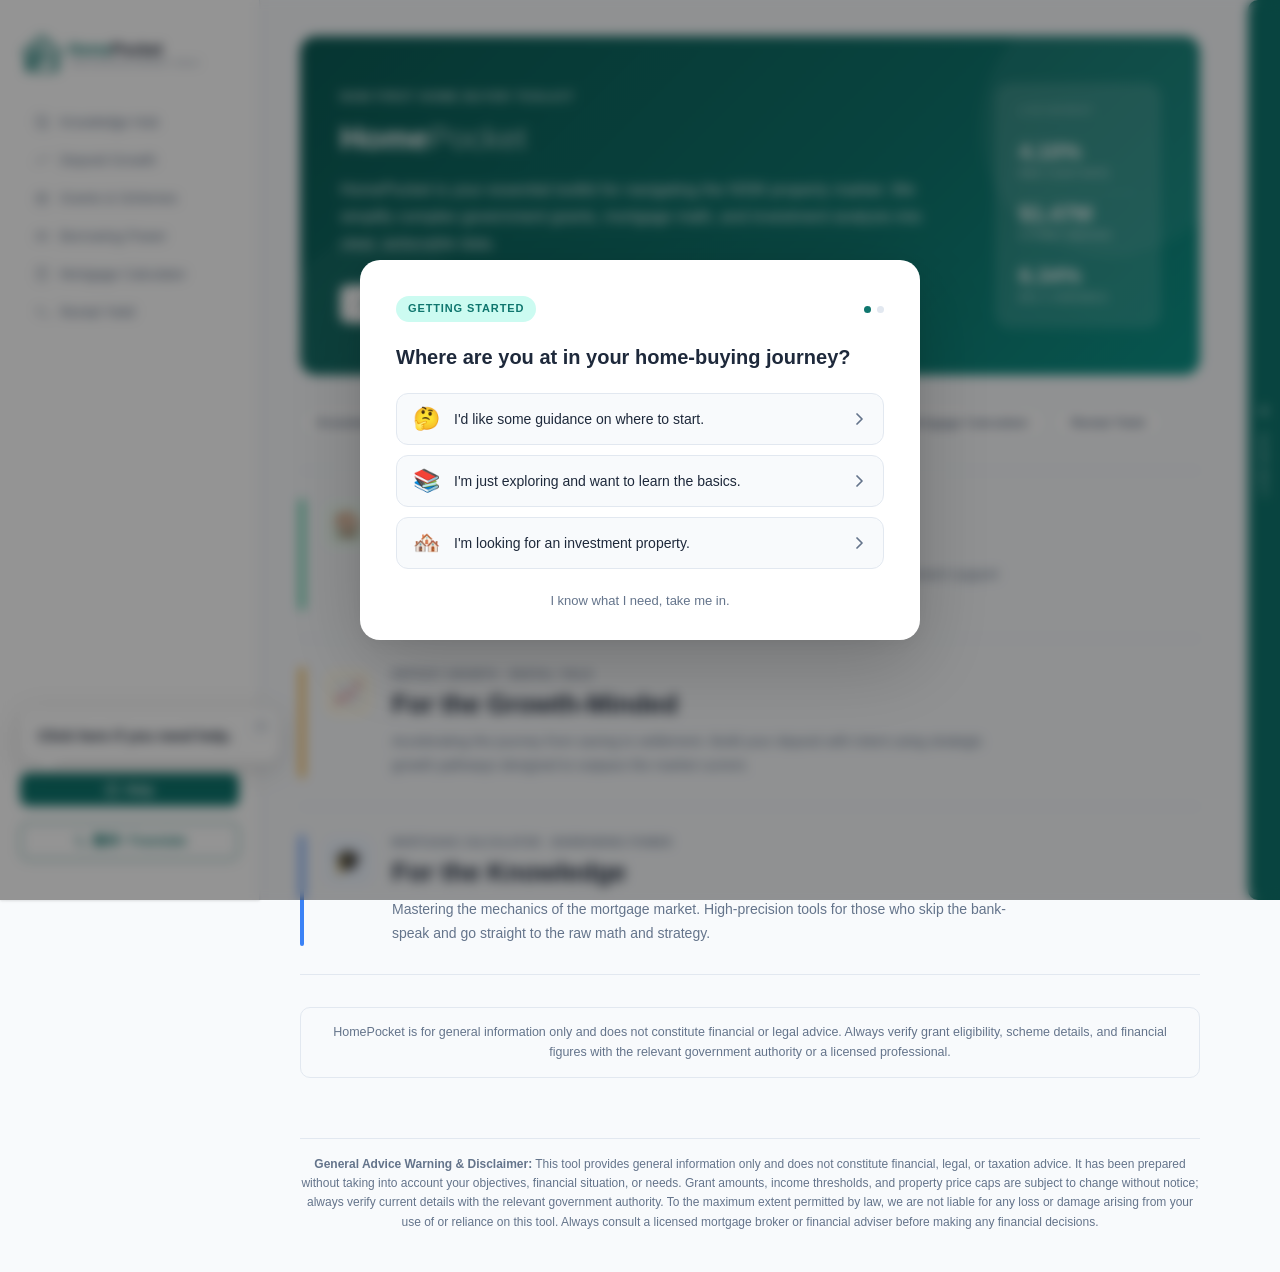
==== commit e61510f6: "Design refresh: nav icons, hero stats card, audience row differentiation, tab strip - Add SVG icons " ====
--- a/index.html
+++ b/index.html
@@ -7,13 +7,13 @@
 
 <!-- Styles — main first, then tab-specific files -->
 <link rel="stylesheet" href="css/main.css?v=5">
-<link rel="stylesheet" href="css/navbar.css?v=8">
-<link rel="stylesheet" href="css/hero.css?v=2">
+<link rel="stylesheet" href="css/navbar.css?v=9">
+<link rel="stylesheet" href="css/hero.css?v=5">
 <link rel="stylesheet" href="css/calculator.css?v=2">
 <link rel="stylesheet" href="css/grants.css?v=2">
 <link rel="stylesheet" href="css/rental.css?v=3">
 <link rel="stylesheet" href="css/faq.css?v=8">
-<link rel="stylesheet" href="css/deposit.css?v=3">
+<link rel="stylesheet" href="css/deposit.css?v=5">
 <link rel="stylesheet" href="css/simulator.css?v=4">
 <link rel="stylesheet" href="css/dt.css?v=1">
 </head>
@@ -78,6 +78,7 @@
         <div class="dt-dots">
           <span class="dt-dot"></span>
           <span class="dt-dot on"></span>
+          <span class="dt-dot"></span>
         </div>
       </div>
       <h2 class="dt-question">What is your main financial priority right now?</h2>
@@ -108,6 +109,17 @@
 
     <!-- ─ Result summary card ─ -->
     <div class="dt-step" id="dt-result">
+      <div class="dt-meta">
+        <button class="dt-back-btn" onclick="dtGoStep2()">
+          <svg width="14" height="14" viewBox="0 0 14 14" fill="none" aria-hidden="true"><path d="M9 2L4 7l5 5" stroke="currentColor" stroke-width="1.75" stroke-linecap="round" stroke-linejoin="round"/></svg>
+          Back
+        </button>
+        <div class="dt-dots">
+          <span class="dt-dot"></span>
+          <span class="dt-dot"></span>
+          <span class="dt-dot on"></span>
+        </div>
+      </div>
       <div class="dt-res-emoji"  id="dt-res-icon"></div>
       <span class="dt-res-pill"  id="dt-res-badge"></span>
       <h2  class="dt-res-title"  id="dt-res-title"></h2>
@@ -157,12 +169,30 @@
       </svg>
     </div>
     <nav>
-      <button class="tab-btn" onclick="switchTab('faq', this)">Knowledge Hub</button>
-      <button class="tab-btn" data-tab="deposit" onclick="switchTab('deposit', this)">Deposit Growth</button>
-      <button class="tab-btn" onclick="switchTab('grants', this)">Grants &amp; schemes</button>
-      <button class="tab-btn" onclick="switchTab('borrow', this)">Borrowing power</button>
-      <button class="tab-btn" onclick="switchTab('calc', this)">Mortgage calculator</button>
-      <button class="tab-btn" onclick="switchTab('rental', this)">Rental yield (For investors)</button>
+      <button class="tab-btn" onclick="switchTab('faq', this)">
+        <svg width="16" height="16" viewBox="0 0 20 20" fill="none" aria-hidden="true"><rect x="3" y="2" width="11" height="14" rx="1.5" stroke="currentColor" stroke-width="1.6"/><path d="M6 6h5M6 9h5M6 12h3" stroke="currentColor" stroke-width="1.6" stroke-linecap="round"/><path d="M14 5h1a2 2 0 012 2v9a2 2 0 01-2 2H7" stroke="currentColor" stroke-width="1.6" stroke-linecap="round"/></svg>
+        Knowledge Hub
+      </button>
+      <button class="tab-btn" data-tab="deposit" onclick="switchTab('deposit', this)">
+        <svg width="16" height="16" viewBox="0 0 20 20" fill="none" aria-hidden="true"><path d="M2 14l5-5 3 3 5-6" stroke="currentColor" stroke-width="1.7" stroke-linecap="round" stroke-linejoin="round"/><path d="M15 6h3v3" stroke="currentColor" stroke-width="1.7" stroke-linecap="round" stroke-linejoin="round"/></svg>
+        Deposit Growth
+      </button>
+      <button class="tab-btn" onclick="switchTab('grants', this)">
+        <svg width="16" height="16" viewBox="0 0 20 20" fill="none" aria-hidden="true"><rect x="2" y="8" width="16" height="2.5" rx="1" stroke="currentColor" stroke-width="1.6"/><rect x="4" y="10.5" width="12" height="7" rx="1" stroke="currentColor" stroke-width="1.6"/><path d="M10 8.5V18M10 8.5C10 6.5 11.5 4 13 4s2 2.5 0 3M10 8.5C10 6.5 8.5 4 7 4S5 6.5 7 7.5" stroke="currentColor" stroke-width="1.5" stroke-linecap="round"/></svg>
+        Grants &amp; Schemes
+      </button>
+      <button class="tab-btn" onclick="switchTab('borrow', this)">
+        <svg width="16" height="16" viewBox="0 0 20 20" fill="none" aria-hidden="true"><path d="M2 8.5l8-5 8 5H2z" stroke="currentColor" stroke-width="1.6" stroke-linejoin="round"/><path d="M4 9.5v5M8 9.5v5M12 9.5v5M16 9.5v5M2 14.5h16" stroke="currentColor" stroke-width="1.6" stroke-linecap="round"/></svg>
+        Borrowing Power
+      </button>
+      <button class="tab-btn" onclick="switchTab('calc', this)">
+        <svg width="16" height="16" viewBox="0 0 20 20" fill="none" aria-hidden="true"><rect x="4" y="2" width="12" height="16" rx="2" stroke="currentColor" stroke-width="1.6"/><rect x="6.5" y="4.5" width="7" height="3" rx="1" stroke="currentColor" stroke-width="1.4"/><circle cx="7" cy="11.5" r="1" fill="currentColor"/><circle cx="10" cy="11.5" r="1" fill="currentColor"/><circle cx="13" cy="11.5" r="1" fill="currentColor"/><circle cx="7" cy="14.5" r="1" fill="currentColor"/><circle cx="10" cy="14.5" r="1" fill="currentColor"/><circle cx="13" cy="14.5" r="1" fill="currentColor"/></svg>
+        Mortgage Calculator
+      </button>
+      <button class="tab-btn" onclick="switchTab('rental', this)">
+        <svg width="16" height="16" viewBox="0 0 20 20" fill="none" aria-hidden="true"><circle cx="7.5" cy="9" r="4" stroke="currentColor" stroke-width="1.6"/><path d="M11.5 11.5l6.5 6.5M16 15l2-2" stroke="currentColor" stroke-width="1.6" stroke-linecap="round"/></svg>
+        Rental Yield
+      </button>
     </nav>
     <div class="scroll-track"><div id="nav-scroll-bar"></div></div>
     <!-- ── Help button ── -->
@@ -213,78 +243,90 @@
       <span><strong>Heads up:</strong> HomePocket doesn't give financial advice. This is just a look at how different people tackle the 'savings mountain.' Do your own research or talk to a pro before moving big money.</span>
     </div>
 
+    <!-- ── Motivational banner ── -->
+    <div class="deposit-quote-banner">
+      <p class="deposit-quote-eyebrow">A reminder</p>
+      <blockquote class="deposit-quote-text">
+        In this economy? Yes.<br>
+        <span class="deposit-quote-nowrap">In every market, there are those who get left behind and those who get ahead.</span><br>
+        Don't be the one left behind.<br>
+        <span class="deposit-quote-bold">Use the tools, master the strategy, and win.</span>
+      </blockquote>
+      <p class="deposit-quote-sig">— E.T</p>
+    </div>
+
     <!-- 3-pathway card grid -->
     <div class="deposit-pathways-wrapper">
 
-      <!-- ── Pathway 1: The 'Sleep Easy' Path ── -->
+      <!-- ── Pathway 1: Capital Preservation ── -->
       <div class="pathway-card deposit-pathway-low">
         <div class="pathway-card-accent"></div>
         <div class="pathway-card-inner">
           <div class="pathway-card-header">
             <span class="pathway-badge pathway-badge-low">Low Risk</span>
-            <span class="pathway-icon">😴</span>
-          </div>
-          <h3 class="pathway-title">The Safest Option</h3>
+            <span class="pathway-icon">🏦</span>
+          </div>
+          <h3 class="pathway-title">Capital Preservation</h3>
 
           <div class="pathway-section">
-            <div class="pathway-section-label">The Vibe</div>
-            <p>Capital preservation is the priority. Steady, predictable growth with no exposure to market swings — your balance only ever goes up.</p>
+            <div class="pathway-section-label">Strategic Objective</div>
+            <p>Priority is placed on asset security and liquidity. This pathway provides predictable growth with zero exposure to market volatility — your principal balance is fully protected.</p>
           </div>
 
           <div class="pathway-whatif pathway-whatif-low">
-            <div class="pathway-section-label">The 'What If?'</div>
-            <p>The trade-off is pace. Your money is fully protected, but savings rates rarely keep up with rising property prices — so your deposit goal can quietly drift further away over time.</p>
-          </div>
-
-          <button class="pathway-cta" onclick="openDepositSim('low')">See how it works →</button>
-        </div>
-      </div>
-
-      <!-- ── Pathway 2: The 'Slow & Steady' Path ── -->
+            <div class="pathway-section-label">Key Considerations</div>
+            <p>The primary trade-off is pace. While capital is secure, interest rates may not keep pace with property market inflation, potentially extending the savings timeline.</p>
+          </div>
+
+          <button class="pathway-cta" onclick="openDepositSim('low')">View Strategy Breakdown →</button>
+        </div>
+      </div>
+
+      <!-- ── Pathway 2: Diversified Growth ── -->
       <div class="pathway-card deposit-pathway-med">
         <div class="pathway-card-accent"></div>
         <div class="pathway-card-inner">
           <div class="pathway-card-header">
             <span class="pathway-badge pathway-badge-med">Medium Risk</span>
-            <span class="pathway-icon">📈</span>
-          </div>
-          <h3 class="pathway-title">The Balanced Approach</h3>
+            <span class="pathway-icon">📊</span>
+          </div>
+          <h3 class="pathway-title">Diversified Growth</h3>
 
           <div class="pathway-section">
-            <div class="pathway-section-label">The Vibe</div>
-            <p>You're comfortable with some market movement in exchange for the potential to outperform a standard savings account over time.</p>
+            <div class="pathway-section-label">Strategic Objective</div>
+            <p>Exposure to a combination of cash and market-linked assets. This approach seeks to outperform standard savings rates over a medium-term horizon.</p>
           </div>
 
           <div class="pathway-whatif pathway-whatif-med">
-            <div class="pathway-section-label">The 'What If?'</div>
-            <p>A <strong>3–5 year horizon</strong> is recommended. If markets pull back close to your target date, you may need to wait for a recovery — or accept a lower return to stay on schedule.</p>
-          </div>
-
-          <button class="pathway-cta" onclick="openDepositSim('med')">See how it works →</button>
-        </div>
-      </div>
-
-      <!-- ── Pathway 3: The 'Wildcard' Path ── -->
+            <div class="pathway-section-label">Key Considerations</div>
+            <p>A <strong>3–5 year time horizon</strong> is typically associated with this strategy. Market fluctuations may necessitate a flexible withdrawal date to ensure capital is not liquidated during a downturn.</p>
+          </div>
+
+          <button class="pathway-cta" onclick="openDepositSim('med')">View Strategy Breakdown →</button>
+        </div>
+      </div>
+
+      <!-- ── Pathway 3: Aggressive Appreciation ── -->
       <div class="pathway-card deposit-pathway-high">
         <div class="pathway-card-accent"></div>
         <div class="pathway-card-inner">
           <div class="pathway-card-header">
             <span class="pathway-badge pathway-badge-high">High Risk</span>
-            <span class="pathway-icon">🎲</span>
-          </div>
-          <h3 class="pathway-title">The High Growth Option</h3>
+            <span class="pathway-icon">📈</span>
+          </div>
+          <h3 class="pathway-title">Aggressive Appreciation</h3>
 
           <div class="pathway-section">
-            <div class="pathway-section-label">The Vibe</div>
-            <p>You're targeting accelerated growth and willing to accept meaningful risk to get there. Best suited for those with an existing financial buffer.</p>
+            <div class="pathway-section-label">Strategic Objective</div>
+            <p>Targeting accelerated capital growth through high-volatility assets. This pathway is designed for those with established financial buffers and longer-term saving windows.</p>
           </div>
 
           <div class="pathway-whatif pathway-whatif-high">
-            <div class="pathway-section-label">The 'What If?'</div>
-            <p>Returns can be significant — but so can losses. This approach requires a high tolerance for volatility. <strong>Only allocate capital you could afford to lose without derailing your plans.</strong></p>
-          </div>
-
-          <button class="pathway-cta" onclick="openDepositSim('high')">See how it works →</button>
+            <div class="pathway-section-label">Key Considerations</div>
+            <p>Higher potential returns are coupled with the risk of significant capital loss. This strategy is generally suited to those who can tolerate market volatility <strong>without compromising their primary housing goals.</strong></p>
+          </div>
+
+          <button class="pathway-cta" onclick="openDepositSim('high')">View Strategy Breakdown →</button>
         </div>
       </div>
 
@@ -433,10 +475,29 @@
 
     <!-- Hero -->
     <div class="home-hero">
-      <div class="home-hero-eyebrow">NSW First Home Buyer Toolkit</div>
-      <div class="home-hero-title">Home<span>Pocket</span></div>
-      <div class="home-hero-desc">HomePocket is your essential toolkit for navigating the NSW property market. We simplify complex government grants, mortgage math, and investment analysis into clear, actionable data.</div>
-      <button class="home-hero-cta" onclick="if(window._dtShow) window._dtShow()">Get started →</button>
+      <div class="home-hero-content">
+        <div class="home-hero-eyebrow">NSW First Home Buyer Toolkit</div>
+        <div class="home-hero-title">Home<span>Pocket</span></div>
+        <div class="home-hero-desc">HomePocket is your essential toolkit for navigating the NSW property market. We simplify complex government grants, mortgage math, and investment analysis into clear, actionable data.</div>
+        <button class="home-hero-cta" onclick="if(window._dtShow) window._dtShow()">Get started →</button>
+      </div>
+      <div class="home-hero-stats" aria-hidden="true">
+        <div class="home-hero-stat-label-top">Live Market</div>
+        <div class="home-hero-stat">
+          <div class="home-hero-stat-val">4.10%</div>
+          <div class="home-hero-stat-lbl">RBA Cash Rate</div>
+        </div>
+        <div class="home-hero-stat-divider"></div>
+        <div class="home-hero-stat">
+          <div class="home-hero-stat-val">$1.47M</div>
+          <div class="home-hero-stat-lbl">Sydney Median</div>
+        </div>
+        <div class="home-hero-stat-divider"></div>
+        <div class="home-hero-stat">
+          <div class="home-hero-stat-val">6.34%</div>
+          <div class="home-hero-stat-lbl">Big 4 Variable</div>
+        </div>
+      </div>
     </div>
 
     <!-- Mobile translate button (hidden on desktop via CSS) -->
@@ -474,86 +535,47 @@
       </div>
     </div>
 
-    <!-- Feature cards -->
-    <div class="home-features">
-
-      <div class="home-feature-card" onclick="switchTab('grants', document.querySelectorAll('.tab-btn')[2])">
-        <div class="home-feature-icon">
-          <svg width="20" height="20" viewBox="0 0 20 20" fill="none" xmlns="http://www.w3.org/2000/svg">
-            <rect x="3" y="5" width="14" height="11" rx="2" stroke="#0f766e" stroke-width="1.6"/>
-            <path d="M7 5V4a3 3 0 0 1 6 0v1" stroke="#0f766e" stroke-width="1.6" stroke-linecap="round"/>
-            <path d="M7 10h6M7 13h4" stroke="#0f766e" stroke-width="1.4" stroke-linecap="round"/>
-          </svg>
-        </div>
-        <div>
-          <div class="home-feature-tag">Grants &amp; Schemes</div>
-          <div class="home-feature-title">NSW grants &amp; stamp duty relief</div>
-        </div>
-        <div class="home-feature-desc">A guide to the NSW First Home Buyers Assistance Scheme (FHBAS), the $10,000 New Home Grant, and the Federal First Home Super Saver Scheme (FHSS). Understand exactly what you're eligible for before you buy.</div>
-        <div class="home-feature-arrow">Explore grants →</div>
-      </div>
-
-      <div class="home-feature-card" onclick="switchTab('borrow', document.querySelectorAll('.tab-btn')[3])">
-        <div class="home-feature-icon">
-          <svg width="20" height="20" viewBox="0 0 20 20" fill="none" xmlns="http://www.w3.org/2000/svg">
-            <rect x="2" y="6" width="16" height="11" rx="2" stroke="#0f766e" stroke-width="1.6"/>
-            <path d="M6 6V5a4 4 0 0 1 8 0v1" stroke="#0f766e" stroke-width="1.6" stroke-linecap="round"/>
-            <circle cx="10" cy="12" r="2" stroke="#0f766e" stroke-width="1.5"/>
-            <path d="M10 14v1" stroke="#0f766e" stroke-width="1.5" stroke-linecap="round"/>
-          </svg>
-        </div>
-        <div>
-          <div class="home-feature-tag">Lender Limits</div>
-          <div class="home-feature-title">Maximum borrowing power</div>
-        </div>
-        <div class="home-feature-desc">Compare borrowing capacities from Australia's Big Four banks. Understand how lenders assess your income and expenses to determine your total loan capacity.</div>
-        <div class="home-feature-arrow">Check capacity →</div>
-      </div>
-
-      <div class="home-feature-card" onclick="switchTab('calc', document.querySelectorAll('.tab-btn')[4])">
-        <div class="home-feature-icon">
-          <svg width="20" height="20" viewBox="0 0 20 20" fill="none" xmlns="http://www.w3.org/2000/svg">
-            <rect x="3" y="3" width="14" height="14" rx="2" stroke="#0f766e" stroke-width="1.6"/>
-            <path d="M7 7h2M11 7h2M7 10h2M11 10h2M7 13h2M11 13h2" stroke="#0f766e" stroke-width="1.5" stroke-linecap="round"/>
-          </svg>
-        </div>
-        <div>
-          <div class="home-feature-tag">Mortgage Calculator</div>
-          <div class="home-feature-title">High-precision mortgage modelling</div>
-        </div>
-        <div class="home-feature-desc">Model Principle &amp; Interest and Interest-Only repayments with simple daily interest, multiple payment frequencies, extra repayments, and rate rise scenarios. See the real impact of an offset account on your loan term.</div>
-        <div class="home-feature-arrow">Open calculator →</div>
-      </div>
-
-      <div class="home-feature-card" onclick="switchTab('rental', document.querySelectorAll('.tab-btn')[5])">
-        <div class="home-feature-icon">
-          <svg width="20" height="20" viewBox="0 0 20 20" fill="none" xmlns="http://www.w3.org/2000/svg">
-            <path d="M3 15l4-5 4 3 3-4 3 3" stroke="#0f766e" stroke-width="1.6" stroke-linecap="round" stroke-linejoin="round"/>
-            <circle cx="16" cy="5" r="2" stroke="#0f766e" stroke-width="1.5"/>
-          </svg>
-        </div>
-        <div>
-          <div class="home-feature-tag">Rental Yield</div>
-          <div class="home-feature-title">Investor cashflow analyser</div>
-        </div>
-        <div class="home-feature-desc">Calculate gross and net rental yields, annual cashflow after expenses and mortgage repayments, and the exact weekly rent needed to break even. Built for investors evaluating NSW properties.</div>
-        <div class="home-feature-arrow">Analyse a property →</div>
-      </div>
-
-      <div class="home-feature-card" onclick="switchTab('faq', document.querySelectorAll('.tab-btn')[6])">
-        <div class="home-feature-icon">
-          <svg width="20" height="20" viewBox="0 0 20 20" fill="none" xmlns="http://www.w3.org/2000/svg">
-            <circle cx="10" cy="10" r="7.5" stroke="#0f766e" stroke-width="1.6"/>
-            <path d="M10 11V10c1.1 0 2-.9 2-2s-.9-2-2-2-2 .9-2 2" stroke="#0f766e" stroke-width="1.5" stroke-linecap="round"/>
-            <circle cx="10" cy="13.5" r=".75" fill="#0f766e"/>
-          </svg>
-        </div>
-        <div>
-          <div class="home-feature-tag">Knowledge Hub</div>
-          <div class="home-feature-title">Buying process &amp; hidden costs</div>
-        </div>
-        <div class="home-feature-desc">A knowledge base covering the end-to-end buying process — from pre-approval to settlement — plus a breakdown of hidden fees including LMI, solicitor costs, transfer duty, and mortgage registration.</div>
-        <div class="home-feature-arrow">Read the guide →</div>
+    <!-- Quick-access tab strip -->
+    <div class="home-tab-strip">
+      <button class="home-tab-pill" onclick="switchTab('faq', document.querySelectorAll('.tab-btn')[0])">Knowledge Hub</button>
+      <button class="home-tab-pill" onclick="switchTab('deposit', document.querySelectorAll('.tab-btn')[1])">Deposit Growth</button>
+      <button class="home-tab-pill" onclick="switchTab('grants', document.querySelectorAll('.tab-btn')[2])">Grants &amp; Schemes</button>
+      <button class="home-tab-pill" onclick="switchTab('borrow', document.querySelectorAll('.tab-btn')[3])">Borrowing Power</button>
+      <button class="home-tab-pill" onclick="switchTab('calc', document.querySelectorAll('.tab-btn')[4])">Mortgage Calculator</button>
+      <button class="home-tab-pill" onclick="switchTab('rental', document.querySelectorAll('.tab-btn')[5])">Rental Yield</button>
+    </div>
+
+    <!-- Audience heading rows -->
+    <div class="home-audience">
+
+      <div class="home-audience-row">
+        <div class="home-audience-bar home-audience-bar--green"></div>
+        <div class="home-audience-icon home-audience-icon--green">🏠</div>
+        <div class="home-audience-body">
+          <div class="home-audience-eyebrow">Grants · Knowledge Hub · Deposit Growth</div>
+          <h3 class="home-audience-heading">For the First Home Buyer</h3>
+          <p class="home-audience-text">Navigating the path to ownership with precision. Access tailored pathways for government support and market entry designed specifically for the current economy.</p>
+        </div>
+      </div>
+
+      <div class="home-audience-row">
+        <div class="home-audience-bar home-audience-bar--amber"></div>
+        <div class="home-audience-icon home-audience-icon--amber">📈</div>
+        <div class="home-audience-body">
+          <div class="home-audience-eyebrow">Deposit Growth · Rental Yield</div>
+          <h3 class="home-audience-heading">For the Growth-Minded</h3>
+          <p class="home-audience-text">Accelerating the journey from saving to settlement. Build your deposit with intent using strategic growth pathways designed to outpace the market current.</p>
+        </div>
+      </div>
+
+      <div class="home-audience-row">
+        <div class="home-audience-bar home-audience-bar--blue"></div>
+        <div class="home-audience-icon home-audience-icon--blue">🎓</div>
+        <div class="home-audience-body">
+          <div class="home-audience-eyebrow">Mortgage Calculator · Borrowing Power</div>
+          <h3 class="home-audience-heading">For the Knowledge</h3>
+          <p class="home-audience-text">Mastering the mechanics of the mortgage market. High-precision tools for those who skip the bank-speak and go straight to the raw math and strategy.</p>
+        </div>
       </div>
 
     </div>
@@ -2134,7 +2156,7 @@
 
 <!-- Scripts — Chart.js first, then app logic, then tab-specific, then data files -->
 <script src="https://cdnjs.cloudflare.com/ajax/libs/Chart.js/4.4.1/chart.umd.min.js"></script>
-<script src="js/app.js?v=10"></script>
+<script src="js/app.js?v=11"></script>
 <script src="js/calculator.js?v=5"></script>
 <script src="js/grants.js?v=2"></script>
 <script src="js/rental.js?v=2"></script>
--- a/css/navbar.css
+++ b/css/navbar.css
@@ -106,6 +106,9 @@
 }
 
 .tab-btn {
+  display: flex;
+  align-items: center;
+  gap: 10px;
   padding: 10px 14px;
   border: none;
   background: transparent;
@@ -119,8 +122,16 @@
   width: 100%;
 }
 
+.tab-btn svg {
+  flex-shrink: 0;
+  opacity: 0.6;
+  transition: opacity .15s;
+}
+
 .tab-btn:hover { background: var(--bg); color: var(--text); }
+.tab-btn:hover svg { opacity: 0.9; }
 .tab-btn.active { background: var(--teal); color: #fff; }
+.tab-btn.active svg { opacity: 1; }
 
 /* ── Help button ── */
 #help-wrap {
--- a/css/hero.css
+++ b/css/hero.css
@@ -15,6 +15,63 @@
   margin-bottom: 32px;
   position: relative;
   overflow: hidden;
+  display: flex;
+  align-items: center;
+  gap: 40px;
+}
+
+.home-hero-content {
+  flex: 1;
+  min-width: 0;
+  position: relative;
+  z-index: 1;
+}
+
+/* ── Hero live stats card (desktop only) ── */
+
+.home-hero-stats {
+  flex-shrink: 0;
+  min-width: 164px;
+  background: rgba(255,255,255,.13);
+  border: 1px solid rgba(255,255,255,.2);
+  border-radius: 14px;
+  padding: 18px 22px 20px;
+  position: relative;
+  z-index: 1;
+}
+
+.home-hero-stat-label-top {
+  font-size: 9px;
+  font-weight: 800;
+  text-transform: uppercase;
+  letter-spacing: .14em;
+  color: rgba(255,255,255,.55);
+  margin-bottom: 14px;
+}
+
+.home-hero-stat { padding: 10px 0; }
+.home-hero-stat:first-of-type { padding-top: 0; }
+.home-hero-stat:last-of-type  { padding-bottom: 0; }
+
+.home-hero-stat-val {
+  font-size: 22px;
+  font-weight: 800;
+  color: #fff;
+  line-height: 1;
+  margin-bottom: 3px;
+}
+
+.home-hero-stat-lbl {
+  font-size: 10px;
+  font-weight: 600;
+  color: rgba(255,255,255,.6);
+  text-transform: uppercase;
+  letter-spacing: .07em;
+}
+
+.home-hero-stat-divider {
+  height: 1px;
+  background: rgba(255,255,255,.15);
 }
 
 .home-hero::before {
@@ -81,76 +138,129 @@
 
 .home-hero-cta:hover { background: var(--teal-light); }
 
-.home-features {
-  display: grid;
-  grid-template-columns: repeat(2, 1fr);
-  gap: 20px;
+/* ── Audience heading rows (UTS-style) ── */
+
+.home-audience {
+  display: flex;
+  flex-direction: column;
   margin-bottom: 32px;
+  border-top: 1px solid var(--border);
+}
+
+.home-audience-row {
+  display: flex;
+  align-items: stretch;
+  gap: 0;
+  padding: 28px 0;
+  border-bottom: 1px solid var(--border);
+  position: relative;
+}
+
+.home-audience-bar {
+  width: 4px;
+  border-radius: 2px;
+  flex-shrink: 0;
+  margin-right: 20px;
+  background: var(--teal);
+}
+
+.home-audience-bar--green { background: #10b981; }
+.home-audience-bar--amber { background: #f59e0b; }
+.home-audience-bar--blue  { background: #3b82f6; }
+
+/* ── Row icon ── */
+
+.home-audience-icon {
+  width: 48px;
+  height: 48px;
+  border-radius: 12px;
+  display: flex;
+  align-items: center;
+  justify-content: center;
+  font-size: 24px;
+  flex-shrink: 0;
+  margin-right: 20px;
+  align-self: flex-start;
+  margin-top: 2px;
+}
+
+.home-audience-icon--green { background: #f0fdf4; }
+.home-audience-icon--amber { background: #fffbeb; }
+.home-audience-icon--blue  { background: #eff6ff; }
+
+.home-audience-body {
+  flex: 1;
+  min-width: 0;
+}
+
+.home-audience-eyebrow {
+  font-size: 10px;
+  font-weight: 700;
+  text-transform: uppercase;
+  letter-spacing: .1em;
+  color: var(--muted);
+  margin-bottom: 6px;
+}
+
+.home-audience-heading {
+  font-size: 26px;
+  font-weight: 800;
+  color: var(--text);
+  margin: 0 0 10px;
+  line-height: 1.2;
+}
+
+.home-audience-text {
+  font-size: 14px;
+  color: var(--muted);
+  line-height: 1.7;
+  margin: 0;
+  max-width: 620px;
+}
+
+/* ── Quick-access tab strip ── */
+
+.home-tab-strip {
+  display: flex;
+  flex-wrap: wrap;
+  gap: 8px;
+  margin-bottom: 32px;
+}
+
+.home-tab-pill {
+  display: inline-flex;
+  align-items: center;
+  padding: 7px 16px;
+  border: 1.5px solid var(--border);
+  border-radius: 100px;
+  background: var(--surface);
+  color: var(--muted);
+  font-size: 13px;
+  font-weight: 600;
+  cursor: pointer;
+  transition: all .15s;
+  white-space: nowrap;
+}
+
+.home-tab-pill:hover {
+  border-color: var(--teal);
+  color: var(--teal-dark);
+  background: var(--bg);
+}
+
+@media (max-width: 860px) {
+  /* Hide the stats card on smaller screens — stats show in the inline section below */
+  .home-hero-stats { display: none; }
 }
 
 @media (max-width: 640px) {
-  .home-features { grid-template-columns: 1fr; }
   .home-hero { padding: 32px 24px; }
   .home-hero-title { font-size: 24px; }
-}
-
-.home-feature-card {
-  background: var(--surface);
-  border: 1px solid var(--border);
-  border-radius: var(--radius);
-  padding: 30px;
-  box-shadow: var(--shadow);
-  cursor: pointer;
-  transition: box-shadow .15s, border-color .15s;
-  display: flex;
-  flex-direction: column;
-  gap: 10px;
-}
-
-.home-feature-card:hover {
-  box-shadow: var(--shadow-md);
-  border-color: var(--teal);
-}
-
-.home-feature-icon {
-  width: 40px;
-  height: 40px;
-  border-radius: 10px;
-  background: var(--teal-light);
-  display: flex;
-  align-items: center;
-  justify-content: center;
-  flex-shrink: 0;
-}
-
-.home-feature-title {
-  font-size: 15px;
-  font-weight: 700;
-  color: var(--text);
-}
-
-.home-feature-tag {
-  display: inline-block;
-  font-size: 11px;
-  font-weight: 600;
-  padding: 2px 8px;
-  border-radius: 20px;
-  background: var(--teal-light);
-  color: var(--teal-dark);
-  margin-bottom: 2px;
-}
-
-.home-feature-desc {
-  font-size: 13.5px;
-  color: var(--muted);
-  line-height: 1.6;
-}
-
-.home-feature-arrow {
-  margin-top: auto;
-  font-size: 13px;
-  font-weight: 600;
-  color: var(--teal);
+  .home-audience-heading { font-size: 20px; }
+  .home-audience-bar { margin-right: 14px; }
+  .home-audience-icon { width: 40px; height: 40px; font-size: 20px; margin-right: 14px; }
+  .home-tab-strip { gap: 6px; }
+  .home-tab-pill { font-size: 12px; padding: 6px 12px; }
 }
 
 .home-disclaimer {
--- a/css/deposit.css
+++ b/css/deposit.css
@@ -171,15 +171,16 @@
 
 /* ── Section label (THE VIBE / THE WHAT IF?) ── */
 .pathway-section-label {
-  font-size: 10px;
-  font-weight: 700;
-  letter-spacing: 0.08em;
+  font-size: 9.5px;
+  font-weight: 800;
+  letter-spacing: 0.12em;
   text-transform: uppercase;
-  color: var(--muted);
+  color: var(--teal-dark);
   margin-bottom: 6px;
-}
-
-/* ── Vibe section ── */
+  opacity: 0.7;
+}
+
+/* ── Strategic Objective section ── */
 .pathway-section p {
   font-size: 14px;
   color: var(--text);
@@ -187,11 +188,13 @@
   margin: 0;
 }
 
-/* ── What If? section — divider + colour-coded text ── */
+/* ── Key Considerations section — grows to fill card, pins button to bottom ── */
 .pathway-whatif {
   margin-top: 16px;
   padding-top: 16px;
   border-top: 1px solid var(--border);
+  flex: 1;
+  margin-bottom: 24px;
 }
 
 .pathway-whatif p {
@@ -204,14 +207,12 @@
 .pathway-whatif-med p  { color: #92400e; }
 .pathway-whatif-high p { color: #b91c1c; }
 
-/* ── CTA button — pushed to card bottom with breathing room above ── */
+/* ── CTA button — sits flush at card bottom ── */
 .pathway-cta {
   display: block;
   width: 100%;
-  margin-top: auto;
+  margin-top: 0;
   padding: 11px 16px;
-  padding-top: 11px;
-  margin-top: 24px;   /* clear gap above the button */
   background: var(--teal);
   border: none;
   border-radius: 10px;
@@ -397,3 +398,91 @@
   .dm-container { max-height: 92vh; border-radius: 12px; }
   .dm-close { width: 40px; height: 40px; font-size: 20px; }
 }
+
+/* ══════════════════════════════════════════
+   MOTIVATIONAL FOOTER BANNER
+   ══════════════════════════════════════════ */
+
+@keyframes quote-rise {
+  from {
+    opacity: 0;
+    transform: translateY(32px);
+  }
+  to {
+    opacity: 1;
+    transform: translateY(0);
+  }
+}
+
+.deposit-quote-banner {
+  width: 100%;
+  background: linear-gradient(135deg, #0d2b27 0%, #0f4f45 55%, #0d7a70 100%);
+  padding: 60px 32px;
+  margin-top: 12px;
+  text-align: center;
+  border-radius: 20px;
+  box-shadow: 0 8px 40px rgba(0, 0, 0, 0.18);
+  overflow: hidden;
+  position: relative;
+
+  /* Hidden until cards-animate fires */
+  opacity: 0;
+  animation: quote-rise 0.7s cubic-bezier(0.22, 1, 0.36, 1) forwards;
+  animation-play-state: paused;
+  animation-delay: 0.1s;
+}
+
+.deposit-quote-banner.quote-animate {
+  animation-play-state: running;
+}
+
+.deposit-quote-eyebrow {
+  font-size: 11px;
+  font-weight: 700;
+  text-transform: uppercase;
+  letter-spacing: 2px;
+  color: rgba(255, 255, 255, 0.5);
+  margin: 0 0 20px;
+}
+
+.deposit-quote-text {
+  margin: 0 auto;
+  max-width: 680px;
+  font-size: 22px;
+  font-weight: 500;
+  line-height: 1.75;
+  color: rgba(255, 255, 255, 0.9);
+  font-style: normal;
+  border: none;
+  padding: 0;
+}
+
+.deposit-quote-bold {
+  display: inline-block;
+  margin-top: 12px;
+  font-size: 24px;
+  font-weight: 800;
+  color: #ffffff;
+  letter-spacing: -0.01em;
+}
+
+.deposit-quote-nowrap { white-space: nowrap; }
+
+.deposit-quote-sig {
+  position: absolute;
+  bottom: 18px;
+  right: 24px;
+  margin: 0;
+  font-size: 12px;
+  font-style: italic;
+  font-weight: 600;
+  color: rgba(255, 255, 255, 0.4);
+  letter-spacing: 0.05em;
+}
+
+@media (max-width: 700px) {
+  .deposit-quote-banner { padding: 44px 24px; border-radius: 14px; }
+  .deposit-quote-text { font-size: 18px; }
+  .deposit-quote-bold { font-size: 20px; }
+  .deposit-quote-nowrap { white-space: normal; }
+}
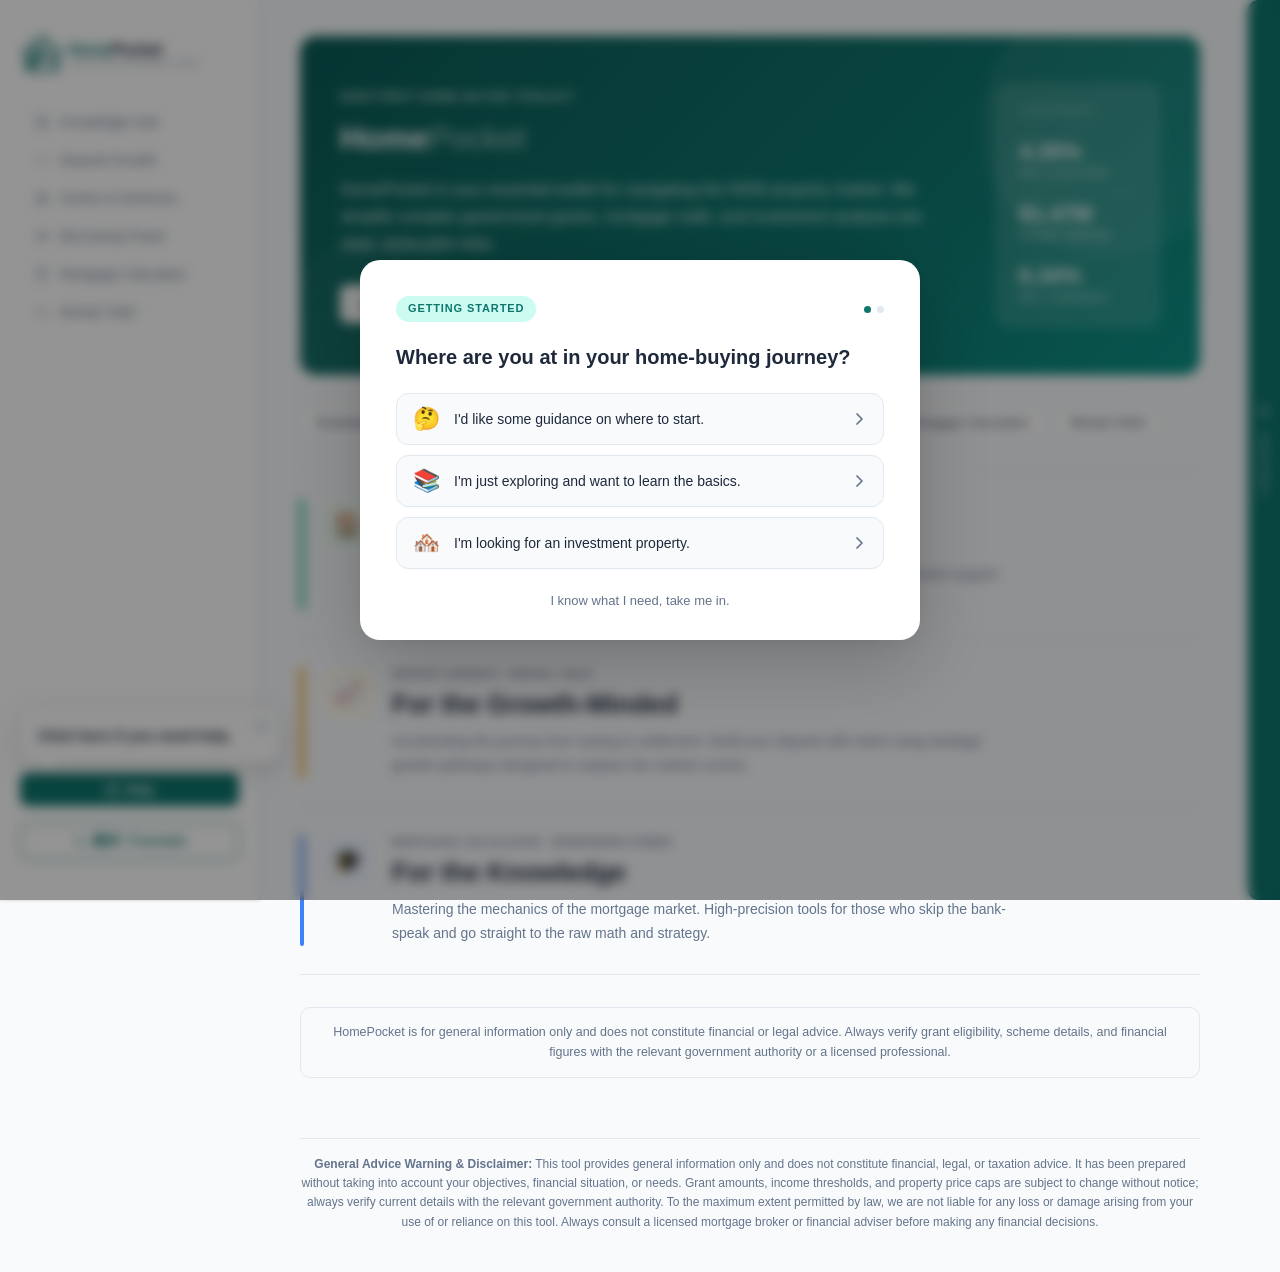
==== commit 8ba34a54: "Update RBA Cash Rate figure to 4.35% Co-Authored-By: Claude Sonnet 4.6 <noreply@anthropic.com>" ====
--- a/index.html
+++ b/index.html
@@ -484,7 +484,7 @@
       <div class="home-hero-stats" aria-hidden="true">
         <div class="home-hero-stat-label-top">Live Market</div>
         <div class="home-hero-stat">
-          <div class="home-hero-stat-val">4.10%</div>
+          <div class="home-hero-stat-val">4.35%</div>
           <div class="home-hero-stat-lbl">RBA Cash Rate</div>
         </div>
         <div class="home-hero-stat-divider"></div>
@@ -514,7 +514,7 @@
       <div style="display:grid;grid-template-columns:1fr 1fr;gap:10px">
         <div class="sp-widget">
           <div class="sp-widget-label">RBA Cash Rate</div>
-          <div class="sp-value" style="font-size:20px">4.10%</div>
+          <div class="sp-value" style="font-size:20px">4.35%</div>
           <div class="sp-sub">As of Apr 2026</div>
         </div>
         <div class="sp-widget">
@@ -2109,7 +2109,7 @@
         RBA Cash Rate
         <span class="sp-relevant-tag">Key rate</span>
       </div>
-      <div class="sp-value" id="sp-rba-val">4.10%</div>
+      <div class="sp-value" id="sp-rba-val">4.35%</div>
       <div class="sp-sub" id="sp-rba-sub">As of Apr 2026 · <a href="https://www.rba.gov.au/statistics/cash-rate/" target="_blank" rel="noopener">rba.gov.au ↗</a></div>
     </div>
 
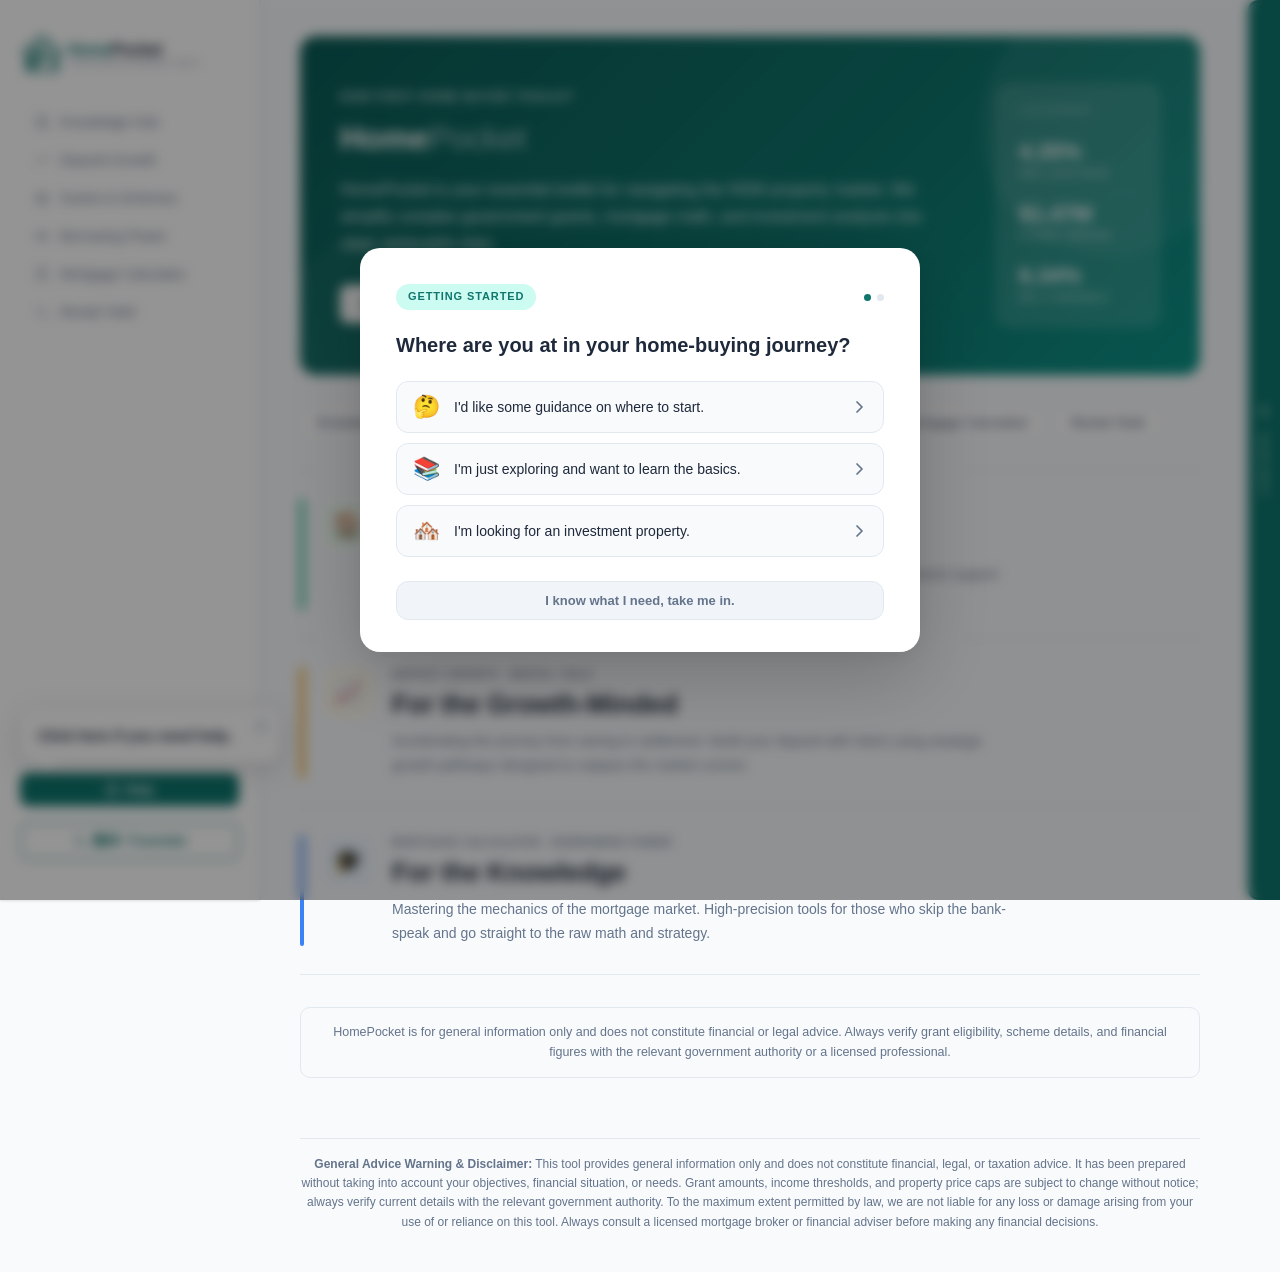
==== commit 7236ed15: "Style decision tree skip buttons as grey secondary buttons Co-Authored-By: Claude Sonnet 4.6 <norepl" ====
--- a/index.html
+++ b/index.html
@@ -15,7 +15,7 @@
 <link rel="stylesheet" href="css/faq.css?v=8">
 <link rel="stylesheet" href="css/deposit.css?v=5">
 <link rel="stylesheet" href="css/simulator.css?v=4">
-<link rel="stylesheet" href="css/dt.css?v=1">
+<link rel="stylesheet" href="css/dt.css?v=2">
 </head>
 
 <!-- Google Translate widget initialisation -->
--- a/css/dt.css
+++ b/css/dt.css
@@ -176,20 +176,27 @@
   transform: translateX(3px);
 }
 
-/* ── Skip link ── */
+/* ── Skip / secondary button ── */
 .dt-skip {
-  background: none;
-  border: none;
+  display: block;
+  width: 100%;
+  padding: 11px 24px;
+  background: #f1f5f9;
+  border: 1.5px solid #e2e8f0;
+  border-radius: 12px;
   font-size: 13px;
-  color: var(--muted);
-  cursor: pointer;
-  padding: 0;
-  text-align: center;
-  width: 100%;
-  transition: color 0.15s;
-}
-
-.dt-skip:hover { color: var(--text); }
+  font-weight: 600;
+  color: #64748b;
+  cursor: pointer;
+  text-align: center;
+  transition: background 0.15s, border-color 0.15s, color 0.15s;
+}
+
+.dt-skip:hover {
+  background: #e2e8f0;
+  border-color: #cbd5e1;
+  color: #475569;
+}
 
 /* ══ Result step ══ */
 
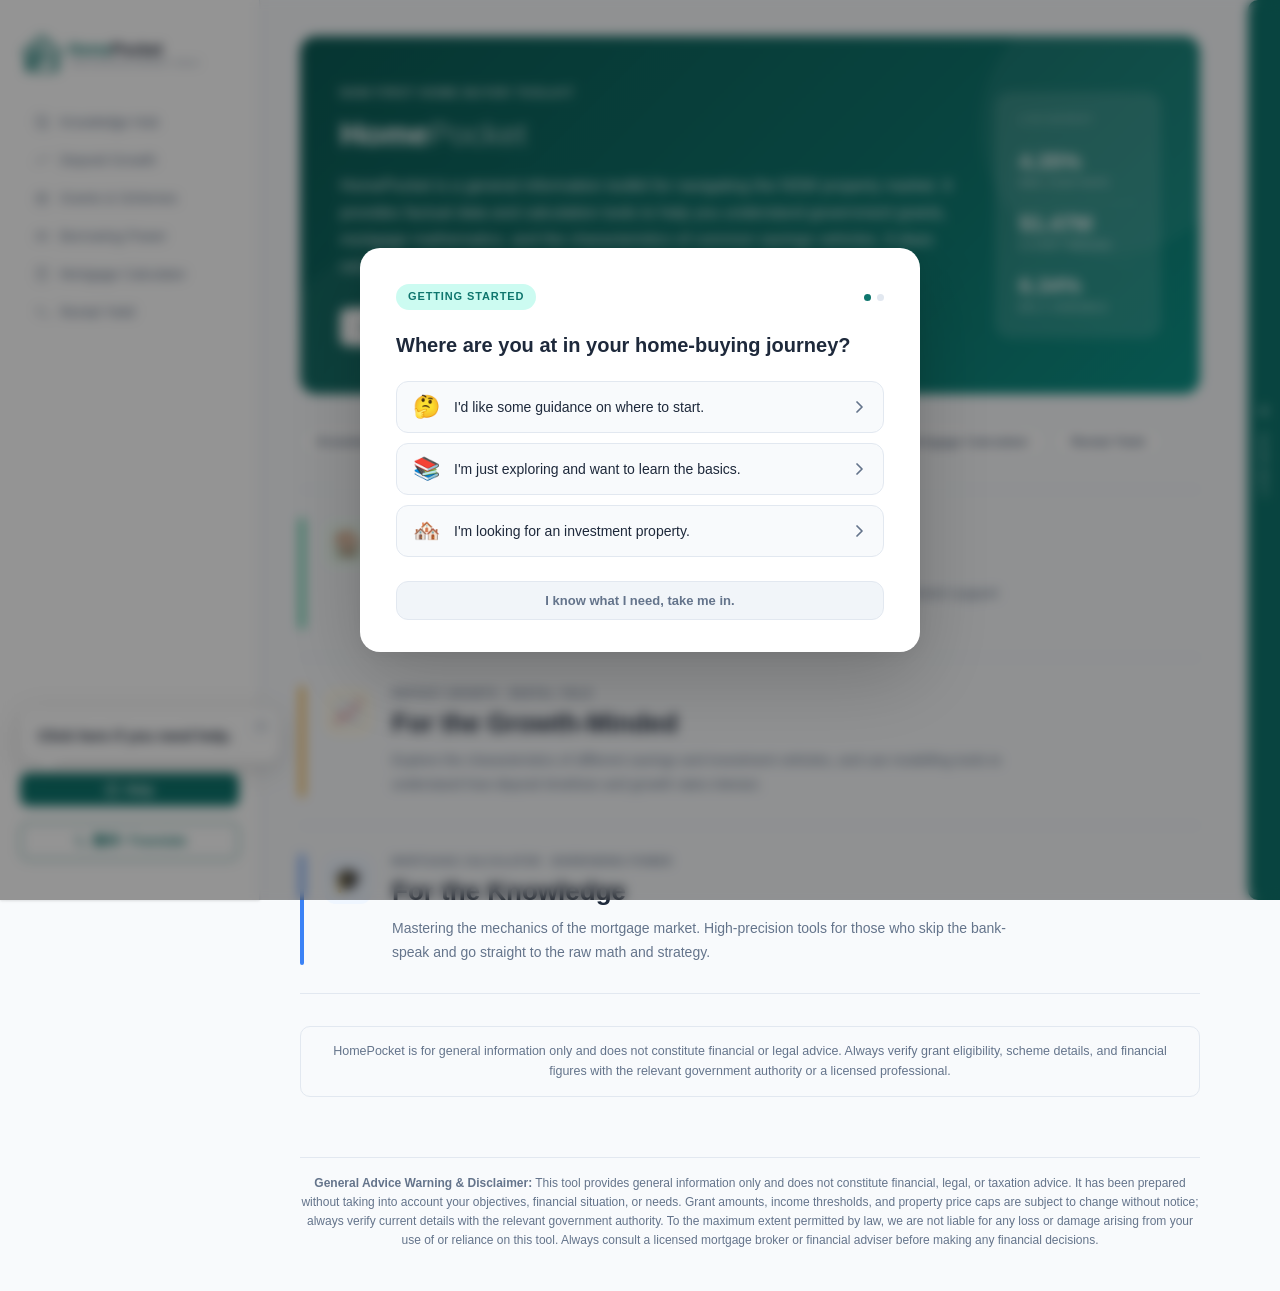
==== commit 09d3f293: "Major compliance refactor, borrowing power redesign, and glossary system - ASIC RG 244 compliance au" ====
--- a/index.html
+++ b/index.html
@@ -9,13 +9,14 @@
 <link rel="stylesheet" href="css/main.css?v=5">
 <link rel="stylesheet" href="css/navbar.css?v=9">
 <link rel="stylesheet" href="css/hero.css?v=5">
-<link rel="stylesheet" href="css/calculator.css?v=2">
+<link rel="stylesheet" href="css/calculator.css?v=3">
 <link rel="stylesheet" href="css/grants.css?v=2">
 <link rel="stylesheet" href="css/rental.css?v=3">
 <link rel="stylesheet" href="css/faq.css?v=8">
-<link rel="stylesheet" href="css/deposit.css?v=5">
-<link rel="stylesheet" href="css/simulator.css?v=4">
+<link rel="stylesheet" href="css/deposit.css?v=6">
+<link rel="stylesheet" href="css/simulator.css?v=7">
 <link rel="stylesheet" href="css/dt.css?v=2">
+<link rel="stylesheet" href="css/glossary.css?v=1">
 </head>
 
 <!-- Google Translate widget initialisation -->
@@ -233,32 +234,31 @@
 
     <!-- Header -->
     <div class="deposit-header">
-      <h2>Deposit Growth Pathways</h2>
-      <p>Three ways people build their first home deposit — pick the vibe that matches your personality and timeline.</p>
-    </div>
-
-    <!-- Disclaimer -->
+      <h2>Understanding Asset Characteristics</h2>
+      <p>A comparative overview of common asset behaviours. Understanding how different vehicles operate helps in evaluating your own timeline.</p>
+    </div>
+
+    <!-- Notice — ASIC RG 244 compliant, styled as information alert -->
     <div class="deposit-disclaimer">
       <svg width="18" height="18" viewBox="0 0 20 20" fill="none"><circle cx="10" cy="10" r="9" stroke="#a16207" stroke-width="1.8"/><path d="M10 6v4m0 3h.01" stroke="#a16207" stroke-width="1.8" stroke-linecap="round"/></svg>
-      <span><strong>Heads up:</strong> HomePocket doesn't give financial advice. This is just a look at how different people tackle the 'savings mountain.' Do your own research or talk to a pro before moving big money.</span>
-    </div>
-
-    <!-- ── Motivational banner ── -->
+      <span><strong>Notice — General Information Only:</strong> The content on this page is educational in nature and describes the general characteristics of broad asset classes. It does not constitute financial advice and is not tailored to your personal objectives, financial situation, or needs. HomePocket provides factual data and tools for educational purposes only; it does not compare specific financial products or providers. Consult a licensed financial adviser before making any investment decisions.</span>
+    </div>
+
+    <!-- ── Market context banner ── -->
     <div class="deposit-quote-banner">
-      <p class="deposit-quote-eyebrow">A reminder</p>
+      <p class="deposit-quote-eyebrow">Market Context</p>
       <blockquote class="deposit-quote-text">
-        In this economy? Yes.<br>
-        <span class="deposit-quote-nowrap">In every market, there are those who get left behind and those who get ahead.</span><br>
-        Don't be the one left behind.<br>
-        <span class="deposit-quote-bold">Use the tools, master the strategy, and win.</span>
+        The market belongs to those who understand it.<br>
+        <span class="deposit-quote-nowrap">Master the principles, weigh the trade-offs,</span><br>
+        <span class="deposit-quote-bold">and define your own path to the front door.</span>
       </blockquote>
       <p class="deposit-quote-sig">— E.T</p>
     </div>
 
-    <!-- 3-pathway card grid -->
+    <!-- 3-asset class card grid -->
     <div class="deposit-pathways-wrapper">
 
-      <!-- ── Pathway 1: Capital Preservation ── -->
+      <!-- ── Card 1: Cash & Liquid Assets ── -->
       <div class="pathway-card deposit-pathway-low">
         <div class="pathway-card-accent"></div>
         <div class="pathway-card-inner">
@@ -266,23 +266,23 @@
             <span class="pathway-badge pathway-badge-low">Low Risk</span>
             <span class="pathway-icon">🏦</span>
           </div>
-          <h3 class="pathway-title">Capital Preservation</h3>
+          <h3 class="pathway-title">Cash &amp; Liquid Assets</h3>
 
           <div class="pathway-section">
-            <div class="pathway-section-label">Strategic Objective</div>
-            <p>Priority is placed on asset security and liquidity. This pathway provides predictable growth with zero exposure to market volatility — your principal balance is fully protected.</p>
+            <div class="pathway-section-label">Characteristics</div>
+            <p>This category is typically characterised by capital security, high liquidity, and fixed or variable interest returns. Common instruments include savings accounts, high-yield savings accounts (HYSAs), and term deposits.</p>
           </div>
 
           <div class="pathway-whatif pathway-whatif-low">
             <div class="pathway-section-label">Key Considerations</div>
-            <p>The primary trade-off is pace. While capital is secure, interest rates may not keep pace with property market inflation, potentially extending the savings timeline.</p>
-          </div>
-
-          <button class="pathway-cta" onclick="openDepositSim('low')">View Strategy Breakdown →</button>
-        </div>
-      </div>
-
-      <!-- ── Pathway 2: Diversified Growth ── -->
+            <p>Historical returns for cash and deposit products are generally lower than market-linked asset classes. Over extended periods, prevailing interest rates may not outpace inflation, which can erode real purchasing power.</p>
+          </div>
+
+          <button class="pathway-cta" onclick="openDepositSim('low')">Explore Asset Details →</button>
+        </div>
+      </div>
+
+      <!-- ── Card 2: Balanced Market Exposure ── -->
       <div class="pathway-card deposit-pathway-med">
         <div class="pathway-card-accent"></div>
         <div class="pathway-card-inner">
@@ -290,23 +290,23 @@
             <span class="pathway-badge pathway-badge-med">Medium Risk</span>
             <span class="pathway-icon">📊</span>
           </div>
-          <h3 class="pathway-title">Diversified Growth</h3>
+          <h3 class="pathway-title">Balanced Market Exposure</h3>
 
           <div class="pathway-section">
-            <div class="pathway-section-label">Strategic Objective</div>
-            <p>Exposure to a combination of cash and market-linked assets. This approach seeks to outperform standard savings rates over a medium-term horizon.</p>
+            <div class="pathway-section-label">Characteristics</div>
+            <p>This category is typically characterised by exposure to a blend of defensive and growth assets, including bonds, equities, and cash equivalents. Common instruments include balanced managed funds and diversified ETFs.</p>
           </div>
 
           <div class="pathway-whatif pathway-whatif-med">
             <div class="pathway-section-label">Key Considerations</div>
-            <p>A <strong>3–5 year time horizon</strong> is typically associated with this strategy. Market fluctuations may necessitate a flexible withdrawal date to ensure capital is not liquidated during a downturn.</p>
-          </div>
-
-          <button class="pathway-cta" onclick="openDepositSim('med')">View Strategy Breakdown →</button>
-        </div>
-      </div>
-
-      <!-- ── Pathway 3: Aggressive Appreciation ── -->
+            <p>Historical volatility for balanced portfolios sits between cash and pure equity exposures. A <strong>3–5 year time horizon</strong> is commonly observed with this asset class; shorter holding periods may increase the probability of negative returns.</p>
+          </div>
+
+          <button class="pathway-cta" onclick="openDepositSim('med')">Explore Asset Details →</button>
+        </div>
+      </div>
+
+      <!-- ── Card 3: High-Growth Equity Exposure ── -->
       <div class="pathway-card deposit-pathway-high">
         <div class="pathway-card-accent"></div>
         <div class="pathway-card-inner">
@@ -314,19 +314,19 @@
             <span class="pathway-badge pathway-badge-high">High Risk</span>
             <span class="pathway-icon">📈</span>
           </div>
-          <h3 class="pathway-title">Aggressive Appreciation</h3>
+          <h3 class="pathway-title">High-Growth Equity Exposure</h3>
 
           <div class="pathway-section">
-            <div class="pathway-section-label">Strategic Objective</div>
-            <p>Targeting accelerated capital growth through high-volatility assets. This pathway is designed for those with established financial buffers and longer-term saving windows.</p>
+            <div class="pathway-section-label">Characteristics</div>
+            <p>This category is typically characterised by exposure to equity markets, including domestic and international shares and growth-focused ETFs. Historically, equities have delivered higher long-term returns than other asset classes, with greater return variability.</p>
           </div>
 
           <div class="pathway-whatif pathway-whatif-high">
             <div class="pathway-section-label">Key Considerations</div>
-            <p>Higher potential returns are coupled with the risk of significant capital loss. This strategy is generally suited to those who can tolerate market volatility <strong>without compromising their primary housing goals.</strong></p>
-          </div>
-
-          <button class="pathway-cta" onclick="openDepositSim('high')">View Strategy Breakdown →</button>
+            <p>Historical volatility for equity markets includes periods of significant short-term capital loss. The relationship between time horizon and risk capacity is well-documented; however, past performance is not indicative of future results.</p>
+          </div>
+
+          <button class="pathway-cta" onclick="openDepositSim('high')">Explore Asset Details →</button>
         </div>
       </div>
 
@@ -478,7 +478,7 @@
       <div class="home-hero-content">
         <div class="home-hero-eyebrow">NSW First Home Buyer Toolkit</div>
         <div class="home-hero-title">Home<span>Pocket</span></div>
-        <div class="home-hero-desc">HomePocket is your essential toolkit for navigating the NSW property market. We simplify complex government grants, mortgage math, and investment analysis into clear, actionable data.</div>
+        <div class="home-hero-desc">HomePocket is a general information toolkit for navigating the NSW property market. It provides factual data and calculation tools to help you understand government grants, mortgage mathematics, and the characteristics of common savings vehicles. It does not provide financial advice.</div>
         <button class="home-hero-cta" onclick="if(window._dtShow) window._dtShow()">Get started →</button>
       </div>
       <div class="home-hero-stats" aria-hidden="true">
@@ -564,7 +564,7 @@
         <div class="home-audience-body">
           <div class="home-audience-eyebrow">Deposit Growth · Rental Yield</div>
           <h3 class="home-audience-heading">For the Growth-Minded</h3>
-          <p class="home-audience-text">Accelerating the journey from saving to settlement. Build your deposit with intent using strategic growth pathways designed to outpace the market current.</p>
+          <p class="home-audience-text">Explore the characteristics of different savings and investment vehicles, and use modelling tools to understand how deposit timelines and growth rates interact.</p>
         </div>
       </div>
 
@@ -864,7 +864,7 @@
           <div style="background:var(--color-background-warning);border:1px solid var(--color-border-warning);border-radius:var(--radius);padding:14px 16px;display:flex;gap:12px;align-items:flex-start;margin-top:12px;">
             <svg width="18" height="18" viewBox="0 0 20 20" fill="none" style="flex-shrink:0;margin-top:1px"><circle cx="10" cy="10" r="9" stroke="#92400e" stroke-width="1.8"/><path d="M10 5v5m0 3h.01" stroke="#92400e" stroke-width="1.8" stroke-linecap="round"/></svg>
             <div style="font-size:13px;color:var(--color-text-warning);line-height:1.6;">
-              <strong>Pro-Tip — How to apply:</strong> In QLD, you can apply through your bank (as an Approved Agent) at the time of your loan — the grant is paid automatically at settlement. Alternatively, apply directly via the <strong>Office of State Revenue</strong> after settlement, within 1 year of taking occupancy. Applying via your lender is faster and simpler for most buyers.
+              <strong>How to apply:</strong> In QLD, you can apply through your bank (as an Approved Agent) at the time of your loan — the grant is paid automatically at settlement. Alternatively, apply directly via the <strong>Office of State Revenue</strong> after settlement, within 1 year of taking occupancy. Both options are described on the QLD Government website — verify the current process at <a href="https://www.qld.gov.au" target="_blank" rel="noopener" style="color:inherit;font-weight:600">qld.gov.au</a> before proceeding.
             </div>
           </div>
 
@@ -1040,69 +1040,120 @@
 
   <!-- ══════════════ BORROWING POWER TAB ══════════════ -->
   <div id="tab-borrow" class="tab-panel">
+
+    <!-- Header -->
     <div class="section-header">
       <h1>How much can I borrow?</h1>
-      <p>Use an official bank calculator to estimate your borrowing capacity based on your income, expenses, and deposit.</p>
-    </div>
-
+      <p>An overview of how Australian lenders assess borrowing capacity, and the key factors that influence the outcome.</p>
+    </div>
+
+    <!-- ── Lender Portals ── -->
+    <div class="borrow-section-eyebrow">Lender Portals</div>
+    <p class="borrow-portal-intro">The calculators below are operated independently by each lender. Results are estimates based on the inputs you provide and do not constitute a loan offer or pre-approval. HomePocket is not affiliated with any of these institutions.</p>
+
+    <div class="borrow-portal-grid">
+
+      <a class="borrow-portal-card" href="https://www.westpac.com.au/personal-banking/home-loans/calculator/mortgage-calculator/maximum-borrowing-calculator/" target="_blank" rel="noopener noreferrer">
+        <img src="https://www.google.com/s2/favicons?sz=64&domain=westpac.com.au" alt="Westpac" class="borrow-portal-favicon">
+        <div class="borrow-portal-name">Westpac</div>
+        <div class="borrow-portal-desc">Maximum borrowing calculator</div>
+        <span class="borrow-portal-link">Open calculator <svg width="12" height="12" viewBox="0 0 16 16" fill="none" aria-hidden="true"><path d="M3 8h10M9 4l4 4-4 4" stroke="currentColor" stroke-width="1.6" stroke-linecap="round" stroke-linejoin="round"/></svg></span>
+      </a>
+
+      <a class="borrow-portal-card" href="https://www.commbank.com.au/digital/home-loans/calculator/how-much-can-i-borrow" target="_blank" rel="noopener noreferrer">
+        <img src="https://www.google.com/s2/favicons?sz=64&domain=commbank.com.au" alt="Commonwealth Bank" class="borrow-portal-favicon">
+        <div class="borrow-portal-name">Commonwealth Bank</div>
+        <div class="borrow-portal-desc">How much can I borrow</div>
+        <span class="borrow-portal-link">Open calculator <svg width="12" height="12" viewBox="0 0 16 16" fill="none" aria-hidden="true"><path d="M3 8h10M9 4l4 4-4 4" stroke="currentColor" stroke-width="1.6" stroke-linecap="round" stroke-linejoin="round"/></svg></span>
+      </a>
+
+      <a class="borrow-portal-card" href="https://www.anz.com.au/personal/home-loans/calculators-tools/borrowing-power-calculator/" target="_blank" rel="noopener noreferrer">
+        <img src="https://www.google.com/s2/favicons?sz=64&domain=anz.com.au" alt="ANZ" class="borrow-portal-favicon">
+        <div class="borrow-portal-name">ANZ</div>
+        <div class="borrow-portal-desc">Borrowing power calculator</div>
+        <span class="borrow-portal-link">Open calculator <svg width="12" height="12" viewBox="0 0 16 16" fill="none" aria-hidden="true"><path d="M3 8h10M9 4l4 4-4 4" stroke="currentColor" stroke-width="1.6" stroke-linecap="round" stroke-linejoin="round"/></svg></span>
+      </a>
+
+      <a class="borrow-portal-card" href="https://www.nab.com.au/personal/home-loans/calculators/borrowing-calculator" target="_blank" rel="noopener noreferrer">
+        <img src="https://www.google.com/s2/favicons?sz=64&domain=nab.com.au" alt="NAB" class="borrow-portal-favicon">
+        <div class="borrow-portal-name">NAB</div>
+        <div class="borrow-portal-desc">Borrowing calculator</div>
+        <span class="borrow-portal-link">Open calculator <svg width="12" height="12" viewBox="0 0 16 16" fill="none" aria-hidden="true"><path d="M3 8h10M9 4l4 4-4 4" stroke="currentColor" stroke-width="1.6" stroke-linecap="round" stroke-linejoin="round"/></svg></span>
+      </a>
+
+    </div>
+
+    <!-- Notice -->
     <div class="borrow-disclaimer">
       <svg width="16" height="16" viewBox="0 0 20 20" fill="none" style="flex-shrink:0;margin-top:1px"><circle cx="10" cy="10" r="9" stroke="#92400e" stroke-width="1.8"/><path d="M10 6v4m0 3h.01" stroke="#92400e" stroke-width="1.8" stroke-linecap="round"/></svg>
-      <span><strong>Note:</strong> Borrowing capacities vary between lenders based on individual risk assessments and internal policies. These calculators provide estimates only and do not constitute a loan offer.</span>
-    </div>
-
-    <div class="borrow-grid">
-
-      <!-- Westpac -->
-      <a class="borrow-card" href="https://www.westpac.com.au/personal-banking/home-loans/calculator/mortgage-calculator/maximum-borrowing-calculator/" target="_blank" rel="noopener noreferrer">
-        <div class="borrow-card-logo">
-          <img src="https://www.google.com/s2/favicons?sz=64&domain=westpac.com.au" alt="Westpac" class="borrow-favicon">
-        </div>
-        <div class="borrow-card-body">
-          <div class="borrow-card-name">Westpac</div>
-          <div class="borrow-card-desc">Maximum borrowing power calculator</div>
-        </div>
-        <svg class="borrow-card-arrow" width="16" height="16" viewBox="0 0 20 20" fill="none"><path d="M7 4l6 6-6 6" stroke="currentColor" stroke-width="1.8" stroke-linecap="round" stroke-linejoin="round"/></svg>
-      </a>
-
-      <!-- Commonwealth Bank -->
-      <a class="borrow-card" href="https://www.commbank.com.au/digital/home-loans/calculator/how-much-can-i-borrow" target="_blank" rel="noopener noreferrer">
-        <div class="borrow-card-logo">
-          <img src="https://www.google.com/s2/favicons?sz=64&domain=commbank.com.au" alt="Commonwealth Bank" class="borrow-favicon">
-        </div>
-        <div class="borrow-card-body">
-          <div class="borrow-card-name">Commonwealth Bank</div>
-          <div class="borrow-card-desc">How much can I borrow calculator</div>
-        </div>
-        <svg class="borrow-card-arrow" width="16" height="16" viewBox="0 0 20 20" fill="none"><path d="M7 4l6 6-6 6" stroke="currentColor" stroke-width="1.8" stroke-linecap="round" stroke-linejoin="round"/></svg>
-      </a>
-
-      <!-- ANZ -->
-      <a class="borrow-card" href="https://www.anz.com.au/personal/home-loans/calculators-tools/borrowing-power-calculator/" target="_blank" rel="noopener noreferrer">
-        <div class="borrow-card-logo">
-          <img src="https://www.google.com/s2/favicons?sz=64&domain=anz.com.au" alt="ANZ" class="borrow-favicon">
-        </div>
-        <div class="borrow-card-body">
-          <div class="borrow-card-name">ANZ</div>
-          <div class="borrow-card-desc">Borrowing power calculator</div>
-        </div>
-        <svg class="borrow-card-arrow" width="16" height="16" viewBox="0 0 20 20" fill="none"><path d="M7 4l6 6-6 6" stroke="currentColor" stroke-width="1.8" stroke-linecap="round" stroke-linejoin="round"/></svg>
-      </a>
-
-      <!-- NAB -->
-      <a class="borrow-card" href="https://www.nab.com.au/personal/home-loans/calculators/borrowing-calculator" target="_blank" rel="noopener noreferrer">
-        <div class="borrow-card-logo">
-          <img src="https://www.google.com/s2/favicons?sz=64&domain=nab.com.au" alt="NAB" class="borrow-favicon">
-        </div>
-        <div class="borrow-card-body">
-          <div class="borrow-card-name">NAB</div>
-          <div class="borrow-card-desc">Borrowing calculator</div>
-        </div>
-        <svg class="borrow-card-arrow" width="16" height="16" viewBox="0 0 20 20" fill="none"><path d="M7 4l6 6-6 6" stroke="currentColor" stroke-width="1.8" stroke-linecap="round" stroke-linejoin="round"/></svg>
-      </a>
-
-    </div>
-
-    <p class="borrow-footer-note">Clicking a bank card will open the lender's official website in a new tab. HomePocket is not affiliated with any of these institutions.</p>
+      <span><strong>General Information Only:</strong> The content below describes how lenders typically assess borrowing capacity under current APRA standards. It does not constitute financial or credit advice and is not tailored to your personal circumstances. Borrowing capacity estimates vary between lenders. Consult a licensed mortgage broker or financial adviser before making any borrowing decisions.</span>
+    </div>
+
+    <!-- ── The Mechanics ── -->
+    <div class="borrow-section-eyebrow">The Mechanics</div>
+    <div class="borrow-mechanics">
+
+      <!-- Left: Assessment Math -->
+      <div class="borrow-mech-col">
+        <div class="borrow-mech-eyebrow">How Banks Calculate Capacity</div>
+        <h3 class="borrow-mech-heading">The Assessment Math</h3>
+
+        <div class="borrow-math-item">
+          <div class="borrow-math-item-header">
+            <span class="borrow-math-item-label">APRA Serviceability Buffer</span>
+            <span class="borrow-math-item-value">+3.00%</span>
+          </div>
+          <p>Under APRA Prudential Standard APS 223, all authorised lenders must assess an applicant's capacity to service a loan at the contracted rate plus a minimum <strong>3.00% buffer</strong>. At a current market rate of approximately 6.30% p.a., applications are stress-tested at approximately <strong>9.30% p.a.</strong> This is applied uniformly across all regulated lenders and materially reduces the loan amount a given income profile can support.</p>
+        </div>
+
+        <div class="borrow-math-item">
+          <div class="borrow-math-item-header">
+            <span class="borrow-math-item-label">HEM Benchmark</span>
+            <span class="borrow-math-item-value borrow-math-value-neutral">Mandatory</span>
+          </div>
+          <p>The Household Expenditure Measure (HEM), published by the Melbourne Institute, is a statistical benchmark of minimum household spending calibrated to household size, income, and location. Lenders are required to use the <strong>higher</strong> of an applicant's declared living expenses or the applicable HEM figure. Applicants with actual expenses below HEM will have the HEM figure applied, which may reduce assessed surplus cash flow regardless of declared spending.</p>
+        </div>
+
+        <div class="borrow-math-item">
+          <div class="borrow-math-item-header">
+            <span class="borrow-math-item-label">Net Surplus Calculation</span>
+          </div>
+          <p>After applying the buffer and HEM, lenders calculate <strong>net monthly surplus</strong> — the difference between assessed income and total liabilities (loan repayments + living expenses + existing commitments). A positive surplus is required at the stressed rate; the loan amount is adjusted until this condition is met.</p>
+        </div>
+      </div>
+
+      <!-- Right: Capacity Levers -->
+      <div class="borrow-mech-col borrow-mech-col--right">
+        <div class="borrow-mech-eyebrow">What Affects the Number</div>
+        <h3 class="borrow-mech-heading">Capacity Levers</h3>
+        <p class="borrow-mech-intro">The following liabilities are factored into the net surplus calculation and commonly reduce assessed capacity. These are factual descriptions of standard lender methodology.</p>
+
+        <div class="borrow-lever-item borrow-lever--amber">
+          <div class="borrow-lever-header">
+            Credit Card Limits
+            <span class="borrow-lever-tag borrow-lever-tag--amber">High Impact</span>
+          </div>
+          <p>Lenders assess the <strong>full credit limit</strong> of all credit cards as a potential monthly commitment — regardless of the current outstanding balance. A common assessment methodology applies approximately <strong>3–3.5% of the total limit per month</strong> as a minimum repayment obligation. A $10,000 limit is therefore assessed as approximately $300–$350/month in monthly liabilities, which can reduce total borrowing capacity by approximately <strong>$40,000–$55,000</strong> at current rates.</p>
+        </div>
+
+        <div class="borrow-lever-item borrow-lever--blue">
+          <div class="borrow-lever-header">
+            HECS-HELP Debt
+            <span class="borrow-lever-tag borrow-lever-tag--blue">Government Obligation</span>
+          </div>
+          <p>HECS-HELP repayments are a compulsory obligation calculated as a percentage of <strong>gross income</strong> once the repayment threshold is exceeded. Banks treat this as a recurring deduction from disposable income when computing net surplus cash flow. At higher income bands, the statutory repayment rate increases, which can represent a material drag on assessed capacity independent of the total debt outstanding.</p>
+        </div>
+
+        <div class="borrow-lever-item borrow-lever--red">
+          <div class="borrow-lever-header">
+            Short-Term Liabilities
+            <span class="borrow-lever-tag borrow-lever-tag--red">Active Commitments</span>
+          </div>
+          <p>Active buy-now-pay-later accounts (e.g., Afterpay, Zip), personal loans, and car finance are assessed as ongoing monthly commitments that reduce net surplus cash flow. Some lenders treat even zero-balance BNPL accounts as a potential liability. Undisclosed liabilities identified on a credit report may also affect the assessment outcome.</p>
+        </div>
+      </div>
+
+    </div><!-- /borrow-mechanics -->
 
   </div><!-- /tab-borrow -->
 
@@ -1264,7 +1315,7 @@
             <rect x="9.2" y="14" width="1.6" height="1.6" rx=".8" fill="white"/>
           </svg>
         </div>
-        <p>Interest rates can rise unexpectedly. The Reserve Bank of Australia (RBA) can adjust the cash rate at any time, which directly affects variable home loan rates. Make sure your budget can absorb potential rate increases before committing to a loan.</p>
+        <p>Interest rates can rise unexpectedly. The Reserve Bank of Australia (RBA) can adjust the cash rate at any time, which directly affects variable home loan rates. The scenarios below illustrate how repayment amounts change at different rate levels for the loan details entered above. Borrowers generally consider stress-testing their repayment capacity against potential rate movements — a licensed mortgage broker or financial adviser can assist with this assessment.</p>
       </div>
 
       <div class="rate-cards">
@@ -1588,7 +1639,7 @@
             <div class="ready-group">
               <div class="ready-group-hd">
                 <div class="ready-group-label">🏦 Savings Habits</div>
-                <button class="ready-shortcut" onclick="switchTab('deposit', document.querySelectorAll('.tab-btn')[1])">Optimise your savings <span class="ready-shortcut-arrow">→</span></button>
+                <button class="ready-shortcut" onclick="switchTab('deposit', document.querySelectorAll('.tab-btn')[1])">Explore savings information <span class="ready-shortcut-arrow">→</span></button>
               </div>
               <label class="ready-item"><input type="checkbox" class="ready-cb" onchange="updateReadiness()"><span>Consistent monthly saving habit (at least 3 months running)</span></label>
               <label class="ready-item"><input type="checkbox" class="ready-cb" onchange="updateReadiness()"><span>Deposit goal calculated including stamp duty, LMI, and legal fees</span></label>
@@ -1761,8 +1812,8 @@
                     $10,000 grant for new builds or off-the-plan purchases up to $600,000. Must be your principal place of residence.
                   </div>
                   <div class="faq-highlight-block">
-                    <strong>First Home Guarantee</strong>
-                    Federal scheme: buy with just 5% deposit, no LMI. 35,000 places/year. Income caps apply.
+                    <strong>Australian Government 5% Deposit Scheme</strong>
+                    Federal scheme: buy with just a 5% deposit, no LMI. No income cap. Unlimited places — no annual cap. Must apply through a participating lender. Always verify current eligibility at housingaustralia.gov.au.
                   </div>
                   <div class="faq-highlight-block">
                     <strong>FHSS Scheme</strong>
@@ -1807,7 +1858,7 @@
                 </ul>
                 <div class="nsw-note nsw-note-amber" style="margin-top:14px">
                   <span>⚠</span>
-                  <span>FHSS is most effective for higher-income earners with a longer savings timeline. For lower incomes, a High-Interest Savings Account may be simpler and more flexible. Always consult a financial adviser.</span>
+                  <span>The FHSS scheme and High-Interest Savings Accounts have different characteristics regarding flexibility, tax treatment, and access conditions. The relative suitability of either approach depends on an individual's income, marginal tax rate, savings timeline, and personal circumstances. HomePocket does not make product recommendations. Always consult a licensed financial adviser before deciding whether the FHSS scheme is appropriate for your situation.</span>
                 </div>
               </div>
             </div>
@@ -2125,7 +2176,7 @@
         <div class="sp-rate-row"><span class="sp-rate-bank">ANZ</span><span class="sp-rate-val">6.39%</span></div>
         <div class="sp-rate-row"><span class="sp-rate-bank">NAB</span><span class="sp-rate-val">6.34%</span></div>
       </div>
-      <div class="sp-sub" style="margin-top:8px">Standard variable · verify with lender</div>
+      <div class="sp-sub" style="margin-top:8px">Standard variable rates — manually verified Apr 2026. General information only — not a product comparison or recommendation. Rates vary by product, LVR, and applicant profile. Verify current rates directly with each lender.</div>
     </div>
 
     <!-- Sydney Median Price -->
@@ -2156,7 +2207,8 @@
 
 <!-- Scripts — Chart.js first, then app logic, then tab-specific, then data files -->
 <script src="https://cdnjs.cloudflare.com/ajax/libs/Chart.js/4.4.1/chart.umd.min.js"></script>
-<script src="js/app.js?v=11"></script>
+<script src="js/glossary.js?v=1"></script>
+<script src="js/app.js?v=12"></script>
 <script src="js/calculator.js?v=5"></script>
 <script src="js/grants.js?v=2"></script>
 <script src="js/rental.js?v=2"></script>
@@ -2164,7 +2216,7 @@
 <script src="data/grants-data.js?v=2"></script>
 <script src="data/faq-data.js?v=2"></script>
 <script src="js/deposit.js?v=2"></script>
-<script src="js/simulator.js?v=4"></script>
+<script src="js/simulator.js?v=9"></script>
 
 <!-- ══ Deposit detail modal ══ -->
 <div id="deposit-modal" class="dm-overlay" onclick="closeDepositModal(event)" role="dialog" aria-modal="true" aria-labelledby="dm-title">
--- a/css/calculator.css
+++ b/css/calculator.css
@@ -345,7 +345,9 @@
   );
 }
 
-/* ── Borrowing Power section ── */
+/* ══════════════════════════════════════════
+   BORROWING POWER TAB
+   ══════════════════════════════════════════ */
 
 .borrow-disclaimer {
   display: flex;
@@ -355,84 +357,252 @@
   border: 1px solid var(--color-border-warning);
   border-radius: var(--radius);
   padding: 14px 18px;
-  font-size: 14px;
+  font-size: 13.5px;
   color: var(--color-text-warning);
-  margin-bottom: 28px;
-  line-height: 1.5;
-}
-
-.borrow-grid {
+  margin-bottom: 32px;
+  line-height: 1.6;
+}
+
+/* ── Section eyebrow labels ── */
+.borrow-section-eyebrow {
+  font-size: 10px;
+  font-weight: 800;
+  text-transform: uppercase;
+  letter-spacing: 0.14em;
+  color: var(--muted);
+  margin-bottom: 12px;
+}
+
+/* ── The Mechanics 2-col grid ── */
+.borrow-mechanics {
   display: grid;
   grid-template-columns: 1fr 1fr;
-  gap: 16px;
-  margin-bottom: 20px;
-}
-
-.borrow-card {
+  border: 1px solid var(--border);
+  border-radius: 4px;
+  margin-bottom: 40px;
+  overflow: hidden;
+}
+
+.borrow-mech-col {
+  padding: 28px 28px 32px;
+}
+
+.borrow-mech-col--right {
+  border-left: 1px solid var(--border);
+  background: var(--bg);
+}
+
+.borrow-mech-eyebrow {
+  font-size: 9.5px;
+  font-weight: 800;
+  text-transform: uppercase;
+  letter-spacing: 0.14em;
+  color: var(--teal);
+  opacity: 0.85;
+  margin-bottom: 6px;
+}
+
+.borrow-mech-heading {
+  font-size: 18px;
+  font-weight: 800;
+  color: var(--text);
+  margin: 0 0 22px;
+  line-height: 1.2;
+}
+
+.borrow-mech-intro {
+  font-size: 13px;
+  color: var(--muted);
+  line-height: 1.65;
+  margin: 0 0 20px;
+}
+
+/* ── Assessment math items (left col) ── */
+.borrow-math-item {
+  padding: 18px 0;
+  border-bottom: 1px solid var(--border);
+}
+
+.borrow-math-item:last-child { border-bottom: none; }
+
+.borrow-math-item-header {
   display: flex;
   align-items: center;
-  gap: 16px;
+  justify-content: space-between;
+  gap: 12px;
+  margin-bottom: 10px;
+}
+
+.borrow-math-item-label {
+  font-size: 13px;
+  font-weight: 700;
+  color: var(--text);
+}
+
+.borrow-math-item-value {
+  font-size: 22px;
+  font-weight: 800;
+  color: var(--teal-dark);
+  font-variant-numeric: tabular-nums;
+  white-space: nowrap;
+  flex-shrink: 0;
+}
+
+.borrow-math-value-neutral {
+  font-size: 12px;
+  font-weight: 700;
+  color: var(--muted);
+  text-transform: uppercase;
+  letter-spacing: 0.08em;
+  padding: 4px 10px;
+  border: 1px solid var(--border);
+  border-radius: 100px;
+}
+
+.borrow-math-item p {
+  font-size: 13.5px;
+  color: var(--muted);
+  line-height: 1.7;
+  margin: 0;
+}
+
+/* ── Capacity lever items (right col) ── */
+.borrow-lever-item {
+  padding: 14px 16px;
+  border-left: 3px solid var(--border);
+  margin-bottom: 16px;
+  border-radius: 0 4px 4px 0;
+}
+
+.borrow-lever-item:last-child { margin-bottom: 0; }
+
+.borrow-lever--amber { border-left-color: #f59e0b; background: rgba(245,158,11,.05); }
+.borrow-lever--blue  { border-left-color: #3b82f6; background: rgba(59,130,246,.05); }
+.borrow-lever--red   { border-left-color: #ef4444; background: rgba(239,68,68,.05); }
+
+.borrow-lever-header {
+  display: flex;
+  align-items: center;
+  gap: 8px;
+  flex-wrap: wrap;
+  font-size: 13px;
+  font-weight: 700;
+  color: var(--text);
+  margin-bottom: 7px;
+}
+
+.borrow-lever-tag {
+  font-size: 9.5px;
+  font-weight: 700;
+  padding: 2px 8px;
+  border-radius: 100px;
+  letter-spacing: 0.06em;
+  text-transform: uppercase;
+}
+
+.borrow-lever-tag--amber { background: #fef3c7; color: #92400e; }
+.borrow-lever-tag--blue  { background: #dbeafe; color: #1e40af; }
+.borrow-lever-tag--red   { background: #fee2e2; color: #b91c1c; }
+
+.borrow-lever-item p {
+  font-size: 13px;
+  color: var(--muted);
+  line-height: 1.7;
+  margin: 0;
+}
+
+/* ── Lender portal grid ── */
+.borrow-portal-intro {
+  font-size: 13px;
+  color: var(--muted);
+  line-height: 1.65;
+  margin: 0 0 14px;
+}
+
+.borrow-portal-grid {
+  display: grid;
+  grid-template-columns: repeat(4, 1fr);
+  border: 1px solid var(--border);
+  margin-bottom: 28px;
+  border-radius: 4px;
+  overflow: hidden;
+}
+
+.borrow-portal-card {
+  display: flex;
+  flex-direction: column;
+  gap: 6px;
+  padding: 20px 18px;
+  text-decoration: none;
+  color: var(--text);
   background: var(--surface);
-  border: 1px solid var(--border);
-  border-radius: var(--radius);
-  padding: 20px 20px;
-  text-decoration: none;
-  color: var(--text);
-  box-shadow: var(--shadow);
-  transition: box-shadow .15s, border-color .15s, transform .12s;
-  cursor: pointer;
-}
-
-.borrow-card:hover {
-  box-shadow: var(--shadow-md);
-  border-color: var(--teal);
-  transform: translateY(-1px);
-}
-
-.borrow-card-logo { flex-shrink: 0; display: flex; align-items: center; justify-content: center; }
-
-.borrow-favicon {
-  width: 32px;
-  height: 32px;
-  border-radius: 6px;
+  border-right: 1px solid var(--border);
+  transition: background 0.15s;
+}
+
+.borrow-portal-card:last-child { border-right: none; }
+.borrow-portal-card:hover { background: var(--bg); }
+
+.borrow-portal-favicon {
+  width: 28px;
+  height: 28px;
+  border-radius: 4px;
   object-fit: contain;
   border: 1px solid var(--border);
   background: #fff;
-}
-
-.borrow-card-body { flex: 1; }
-
-.borrow-card-name {
-  font-size: 16px;
-  font-weight: 700;
-  color: var(--text);
-  margin-bottom: 3px;
-}
-
-.borrow-card-desc {
-  font-size: 13px;
+  margin-bottom: 4px;
+}
+
+.borrow-portal-name {
+  font-size: 14px;
+  font-weight: 700;
+  color: var(--text);
+}
+
+.borrow-portal-desc {
+  font-size: 12px;
   color: var(--muted);
   line-height: 1.4;
-}
-
-.borrow-card-arrow {
-  flex-shrink: 0;
-  color: var(--muted);
-  transition: color .15s, transform .15s;
-}
-
-.borrow-card:hover .borrow-card-arrow {
+  flex: 1;
+}
+
+.borrow-portal-link {
+  display: inline-flex;
+  align-items: center;
+  gap: 4px;
+  font-size: 12px;
+  font-weight: 600;
   color: var(--teal);
-  transform: translateX(3px);
-}
-
-.borrow-footer-note {
-  font-size: 13px;
-  color: var(--muted);
-  text-align: center;
-  margin-top: 8px;
-}
-
-@media (max-width: 600px) {
-  .borrow-grid { grid-template-columns: 1fr; }
-}
+  margin-top: 6px;
+  transition: gap 0.15s;
+}
+
+.borrow-portal-card:hover .borrow-portal-link { gap: 7px; }
+
+/* ── Responsive ── */
+@media (max-width: 900px) {
+  .borrow-mechanics {
+    grid-template-columns: 1fr;
+  }
+  .borrow-mech-col--right {
+    border-left: none;
+    border-top: 1px solid var(--border);
+  }
+  .borrow-portal-grid {
+    grid-template-columns: 1fr 1fr;
+  }
+  .borrow-portal-card:nth-child(2) { border-right: none; }
+  .borrow-portal-card:nth-child(3),
+  .borrow-portal-card:nth-child(4) { border-top: 1px solid var(--border); }
+  .borrow-portal-card:nth-child(4) { border-right: none; }
+}
+
+@media (max-width: 560px) {
+  .borrow-mech-col { padding: 20px 18px 24px; }
+  .borrow-portal-grid { grid-template-columns: 1fr; }
+  .borrow-portal-card {
+    border-right: none;
+    border-bottom: 1px solid var(--border);
+  }
+  .borrow-portal-card:last-child { border-bottom: none; }
+}
--- a/css/deposit.css
+++ b/css/deposit.css
@@ -169,7 +169,7 @@
   line-height: 1.3;
 }
 
-/* ── Section label (THE VIBE / THE WHAT IF?) ── */
+/* ── Section label ── */
 .pathway-section-label {
   font-size: 9.5px;
   font-weight: 800;
@@ -180,7 +180,13 @@
   opacity: 0.7;
 }
 
-/* ── Strategic Objective section ── */
+/* ── Characteristics section — grows to push the divider to a consistent Y position ── */
+.pathway-section {
+  flex: 1;
+  display: flex;
+  flex-direction: column;
+}
+
 .pathway-section p {
   font-size: 14px;
   color: var(--text);
@@ -188,12 +194,11 @@
   margin: 0;
 }
 
-/* ── Key Considerations section — grows to fill card, pins button to bottom ── */
+/* ── Key Considerations section — fixed height, sits at aligned divider ── */
 .pathway-whatif {
   margin-top: 16px;
   padding-top: 16px;
   border-top: 1px solid var(--border);
-  flex: 1;
   margin-bottom: 24px;
 }
 
--- a/css/simulator.css
+++ b/css/simulator.css
@@ -100,6 +100,154 @@
 .sim-edu-note-amber { background: #fffbeb; border: 1px solid #fde047; color: #92400e; }
 .sim-edu-note-red   { background: #fef2f2; border: 1px solid #fca5a5; color: #b91c1c; }
 
+/* ── Historical data table ── */
+.sim-edu-table {
+  width: 100%;
+  border-collapse: collapse;
+  font-size: 13.5px;
+  border-radius: 10px;
+  overflow: hidden;
+  border: 1px solid var(--border);
+}
+
+.sim-edu-table thead tr {
+  background: var(--bg);
+}
+
+.sim-edu-table th {
+  padding: 10px 14px;
+  text-align: left;
+  font-size: 11px;
+  font-weight: 700;
+  text-transform: uppercase;
+  letter-spacing: 0.07em;
+  color: var(--muted);
+  border-bottom: 1px solid var(--border);
+}
+
+.sim-edu-table td {
+  padding: 10px 14px;
+  color: var(--text);
+  border-bottom: 1px solid var(--border);
+}
+
+.sim-edu-table tbody tr:last-child td { border-bottom: none; }
+
+.sim-edu-table tbody tr:nth-child(even) { background: var(--bg); }
+
+/* Colour-code positive/negative returns */
+.sim-edu-table td:not(:first-child) {
+  font-weight: 600;
+  font-variant-numeric: tabular-nums;
+}
+
+/* ── Return value colour-coding ── */
+.sim-ret-pos {
+  color: #16a34a;
+  font-weight: 700;
+  font-variant-numeric: tabular-nums;
+}
+
+.sim-ret-neg {
+  color: #dc2626;
+  font-weight: 700;
+  font-variant-numeric: tabular-nums;
+}
+
+/* HISA column — distinct teal/slate tone to signal 'yield' not 'market return' */
+.sim-hisa-col {
+  background: #f0fdfa;
+  border-left: 2px solid #99f6e4 !important;
+}
+
+.sim-edu-table thead .sim-hisa-col {
+  background: #e6faf6;
+}
+
+.sim-ret-hisa {
+  color: #0f766e;
+  font-weight: 700;
+  font-variant-numeric: tabular-nums;
+}
+
+/* Table label above the data */
+.sim-mkt-table-label {
+  font-size: 11px;
+  font-weight: 700;
+  text-transform: uppercase;
+  letter-spacing: 0.1em;
+  color: var(--muted);
+  margin: 0 0 10px;
+}
+
+/* ── Historical Market Context component ── */
+.sim-mkt-context {
+  margin-top: 40px;
+  padding: 32px;
+  background: var(--surface);
+  border: 1px solid var(--border);
+  border-radius: 16px;
+}
+
+.sim-mkt-eyebrow {
+  font-size: 10px;
+  font-weight: 800;
+  text-transform: uppercase;
+  letter-spacing: 0.14em;
+  color: var(--teal);
+  margin-bottom: 8px;
+  opacity: 0.85;
+}
+
+.sim-mkt-title {
+  font-size: 18px;
+  font-weight: 700;
+  color: var(--text);
+  margin: 0 0 10px;
+}
+
+.sim-mkt-desc {
+  font-size: 13.5px;
+  color: var(--muted);
+  line-height: 1.65;
+  margin: 0 0 20px;
+  max-width: 600px;
+}
+
+.sim-mkt-th-sub {
+  font-weight: 400;
+  font-size: 10px;
+  text-transform: none;
+  letter-spacing: 0;
+  color: var(--muted);
+  display: block;
+  margin-top: 2px;
+}
+
+.sim-mkt-footer {
+  margin-top: 14px;
+  padding-top: 12px;
+  border-top: 1px solid var(--border);
+  display: flex;
+  flex-direction: column;
+  gap: 3px;
+}
+
+.sim-mkt-footer p {
+  font-size: 11.5px;
+  color: var(--muted);
+  margin: 0;
+  line-height: 1.5;
+}
+
+.sim-mkt-footer p:first-child {
+  font-weight: 600;
+}
+
+@media (max-width: 600px) {
+  .sim-mkt-context { padding: 20px 16px; }
+}
+
 /* ── Simulator section — below educational content ── */
 .sim-calc-section {
   margin-top: 48px;
--- a/css/glossary.css
+++ b/css/glossary.css
@@ -0,0 +1,88 @@
+/*
+==============================================
+  glossary.css — Interactive tooltip glossary.
+  Terms flagged with .gt get a teal dotted
+  underline; the singleton #glossary-tip
+  floats above/below via JS positioning.
+==============================================
+*/
+
+/* ── Inline term indicator ── */
+.gt {
+  border-bottom: 1.5px dotted var(--teal);
+  cursor: help;
+  white-space: nowrap;
+  display: inline;
+}
+
+.gt:focus {
+  outline: 2px solid var(--teal);
+  outline-offset: 2px;
+  border-radius: 2px;
+}
+
+/* ── Floating tooltip card ── */
+#glossary-tip {
+  position: fixed;
+  width: 248px;
+  background: #0f172a;
+  color: #e2e8f0;
+  font-size: 12.5px;
+  line-height: 1.6;
+  padding: 10px 14px 12px;
+  border-radius: 8px;
+  box-shadow: 0 8px 28px rgba(0, 0, 0, 0.32);
+  pointer-events: none;
+  visibility: hidden;
+  opacity: 0;
+  transition: opacity 0.14s ease;
+  z-index: 9999;
+  font-weight: 400;
+  font-style: normal;
+  text-transform: none;
+  letter-spacing: normal;
+}
+
+#glossary-tip.gt-visible {
+  visibility: visible;
+  opacity: 1;
+}
+
+/* Term label inside the tooltip */
+.gt-tip-term {
+  display: block;
+  font-size: 10px;
+  font-weight: 800;
+  text-transform: uppercase;
+  letter-spacing: 0.12em;
+  color: var(--teal);
+  margin-bottom: 5px;
+  opacity: 0.85;
+}
+
+/* Directional arrow */
+#glossary-tip::after {
+  content: '';
+  position: absolute;
+  left: var(--gt-arrow-left, 50%);
+  transform: translateX(-50%);
+  border: 6px solid transparent;
+}
+
+#glossary-tip:not(.gt-below)::after {
+  bottom: -12px;
+  border-top-color: #0f172a;
+}
+
+#glossary-tip.gt-below::after {
+  top: -12px;
+  border-bottom-color: #0f172a;
+}
+
+/* Mobile: slightly smaller */
+@media (max-width: 480px) {
+  #glossary-tip {
+    width: 220px;
+    font-size: 12px;
+  }
+}
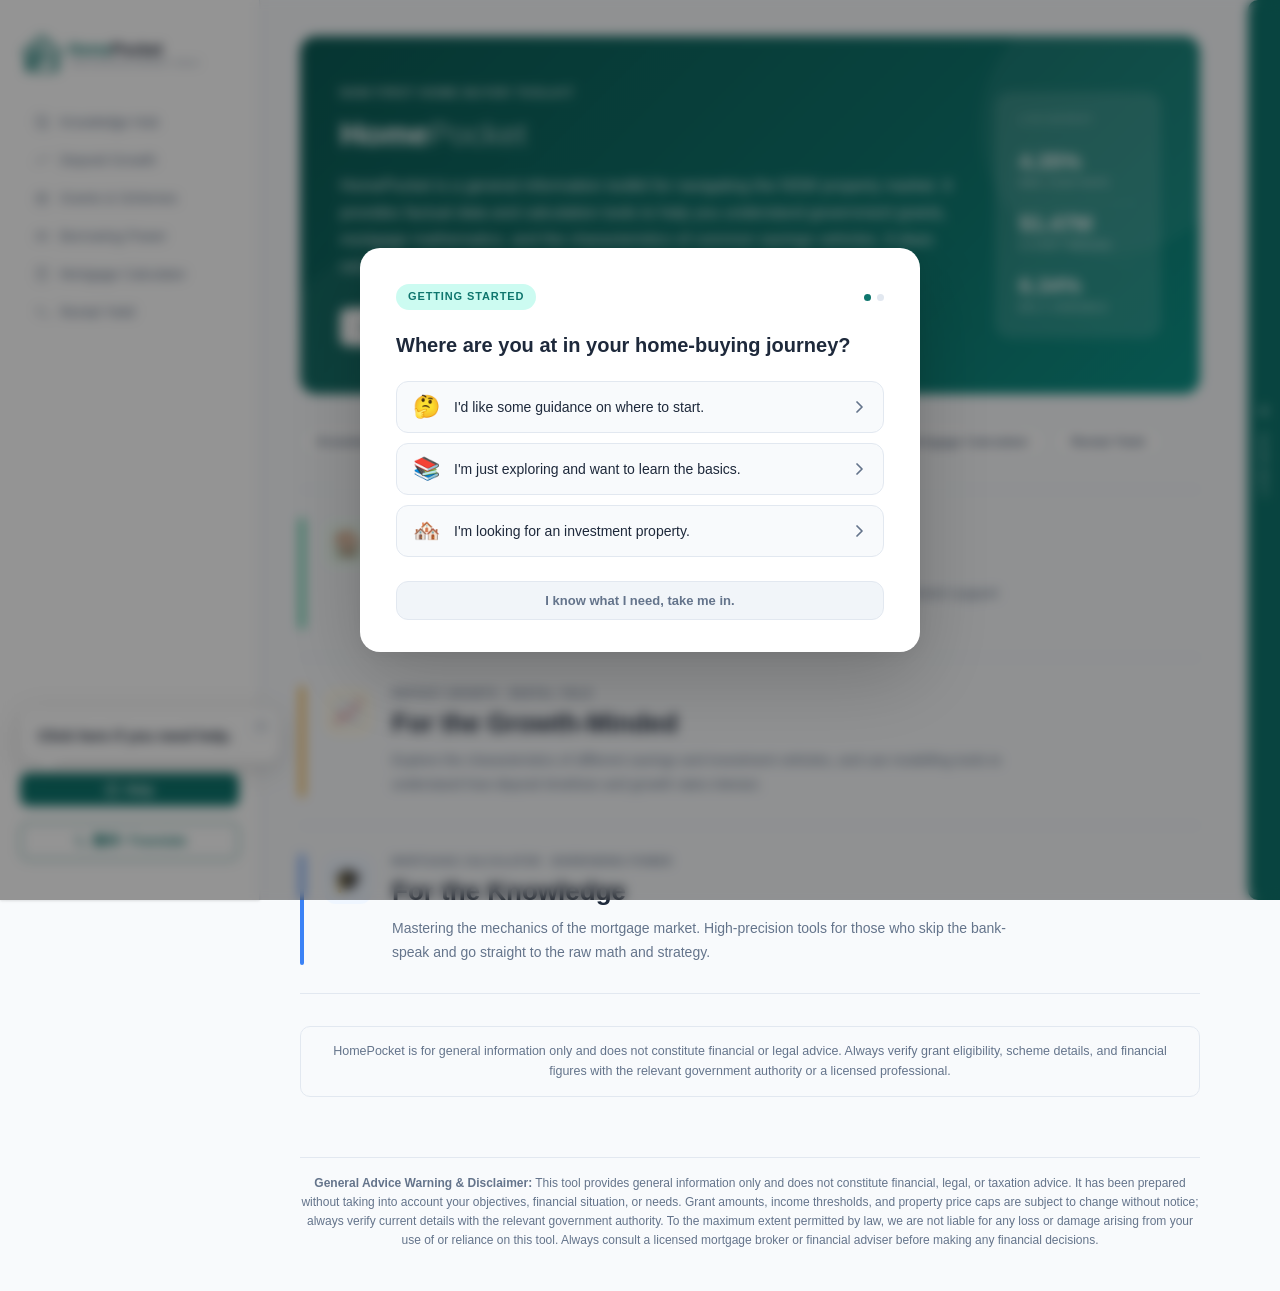
==== commit f56c221e: "Fix preview interactivity: DT backdrop dismiss + swap slide animation to fade-up - DT overlay: click" ====
--- a/index.html
+++ b/index.html
@@ -6,7 +6,7 @@
 <title>HomePocket</title>
 
 <!-- Styles — main first, then tab-specific files -->
-<link rel="stylesheet" href="css/main.css?v=5">
+<link rel="stylesheet" href="css/main.css?v=6">
 <link rel="stylesheet" href="css/navbar.css?v=9">
 <link rel="stylesheet" href="css/hero.css?v=5">
 <link rel="stylesheet" href="css/calculator.css?v=3">
@@ -36,8 +36,8 @@
 <!-- ══ Splash Screen ══ -->
 
 <!-- ══ Decision Tree Overlay ══ -->
-<div id="dt-overlay" role="dialog" aria-modal="true" aria-label="Getting started guide">
-  <div class="dt-card">
+<div id="dt-overlay" role="dialog" aria-modal="true" aria-label="Getting started guide" onclick="dtSkip()">
+  <div class="dt-card" onclick="event.stopPropagation()">
 
     <!-- ─ Step 1: Journey stage ─ -->
     <div class="dt-step active" id="dt-s1">
@@ -2208,7 +2208,7 @@
 <!-- Scripts — Chart.js first, then app logic, then tab-specific, then data files -->
 <script src="https://cdnjs.cloudflare.com/ajax/libs/Chart.js/4.4.1/chart.umd.min.js"></script>
 <script src="js/glossary.js?v=1"></script>
-<script src="js/app.js?v=12"></script>
+<script src="js/app.js?v=13"></script>
 <script src="js/calculator.js?v=5"></script>
 <script src="js/grants.js?v=2"></script>
 <script src="js/rental.js?v=2"></script>
--- a/css/main.css
+++ b/css/main.css
@@ -368,6 +368,20 @@
 .tab-panel { display: none; }
 .tab-panel.active { display: block; }
 
+/* ── Tab content entrance animation ── */
+/* Matches the deposit pathway card slide-in: translateX(60px) with same easing. */
+/* Applied per-child by animateTabContent() in app.js with staggered delays.    */
+/* Elements with their own animation systems are skipped by JS (see SKIP set).  */
+
+@keyframes tab-item-in {
+  from { opacity: 0; transform: translateY(14px); }
+  to   { opacity: 1; transform: translateY(0); }
+}
+
+.tab-anim-item {
+  animation: tab-item-in 0.45s cubic-bezier(0.22, 1, 0.36, 1) both;
+}
+
 /* ── Disclaimer ── */
 
 .disclaimer {
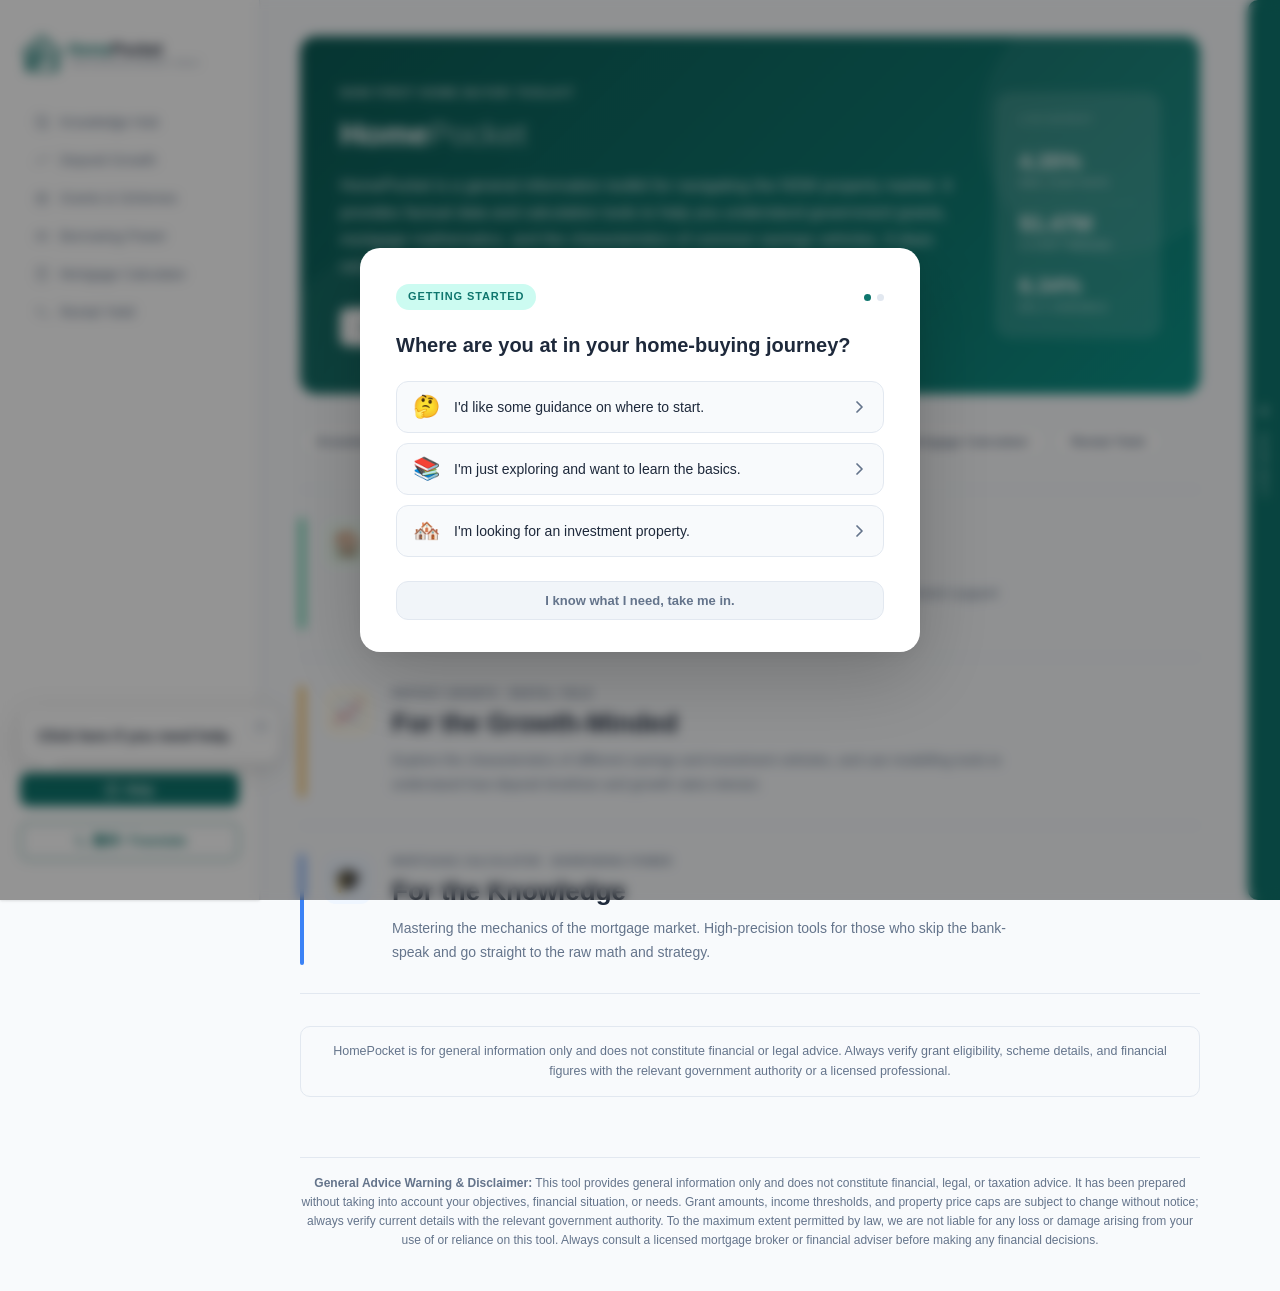
==== commit 5493d86e: "Fix infinite loop in glossary MutationObserver causing page freeze - wrapTerms() now bails immediate" ====
--- a/index.html
+++ b/index.html
@@ -2207,8 +2207,8 @@
 
 <!-- Scripts — Chart.js first, then app logic, then tab-specific, then data files -->
 <script src="https://cdnjs.cloudflare.com/ajax/libs/Chart.js/4.4.1/chart.umd.min.js"></script>
-<script src="js/glossary.js?v=1"></script>
-<script src="js/app.js?v=13"></script>
+<script src="js/glossary.js?v=2"></script>
+<script src="js/app.js?v=14"></script>
 <script src="js/calculator.js?v=5"></script>
 <script src="js/grants.js?v=2"></script>
 <script src="js/rental.js?v=2"></script>
--- a/css/main.css
+++ b/css/main.css
@@ -145,6 +145,7 @@
   margin-right: 40px;   /* 32px handle + 8px gap — panel starts minimised */
   padding: 36px 40px 60px;
   transition: margin-right 250ms ease;
+  overflow-x: hidden;   /* clips tab-item slide-in animation, prevents horizontal scroll */
 }
 
 body.sp-open main { margin-right: 268px; }
@@ -374,12 +375,21 @@
 /* Elements with their own animation systems are skipped by JS (see SKIP set).  */
 
 @keyframes tab-item-in {
-  from { opacity: 0; transform: translateY(14px); }
-  to   { opacity: 1; transform: translateY(0); }
+  from { opacity: 0; transform: translateX(60px); }
+  to   { opacity: 1; transform: translateX(0); }
 }
 
 .tab-anim-item {
-  animation: tab-item-in 0.45s cubic-bezier(0.22, 1, 0.36, 1) both;
+  /* Identical easing and duration to deposit pathway cards */
+  animation: tab-item-in 0.55s cubic-bezier(0.22, 1, 0.36, 1) both;
+}
+
+@media (max-width: 1024px) {
+  /* Shorter travel distance on smaller screens — prevents scrollbar flash */
+  @keyframes tab-item-in {
+    from { opacity: 0; transform: translateX(28px); }
+    to   { opacity: 1; transform: translateX(0); }
+  }
 }
 
 /* ── Disclaimer ── */
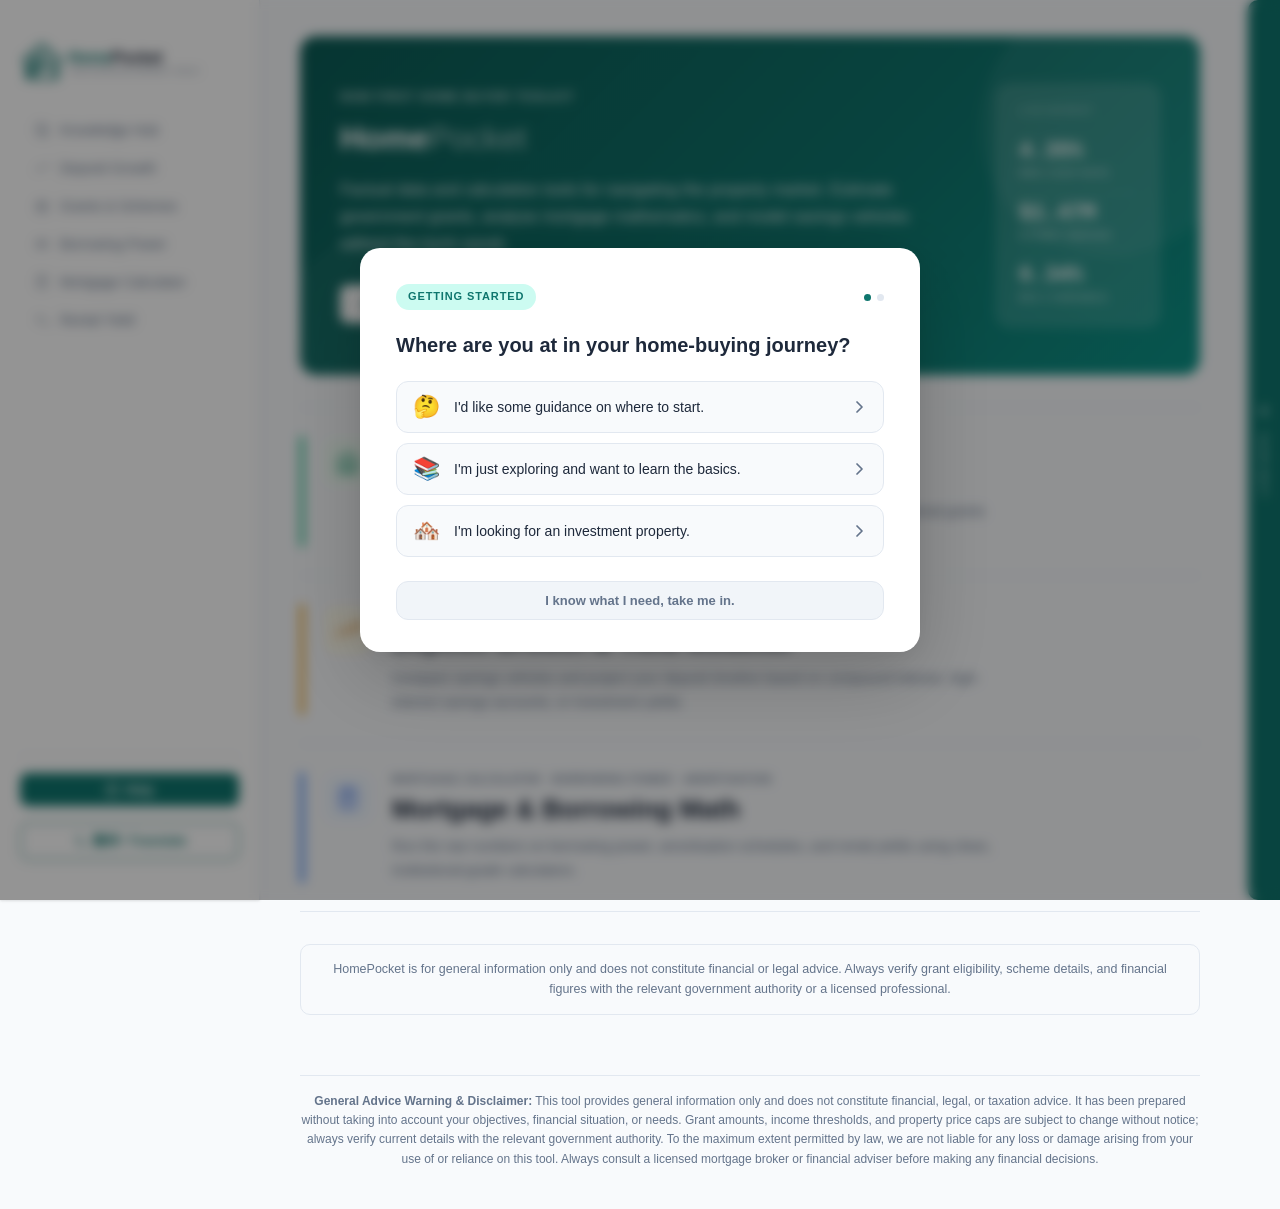
==== commit 8f8b472d: "Knowledge Hub refresh, mobile topbar/sidebar redesign, and nav overhaul - Add side-tab Buying Journe" ====
--- a/index.html
+++ b/index.html
@@ -6,13 +6,13 @@
 <title>HomePocket</title>
 
 <!-- Styles — main first, then tab-specific files -->
-<link rel="stylesheet" href="css/main.css?v=6">
-<link rel="stylesheet" href="css/navbar.css?v=9">
-<link rel="stylesheet" href="css/hero.css?v=5">
+<link rel="stylesheet" href="css/main.css?v=7">
+<link rel="stylesheet" href="css/navbar.css?v=10">
+<link rel="stylesheet" href="css/hero.css?v=6">
 <link rel="stylesheet" href="css/calculator.css?v=3">
 <link rel="stylesheet" href="css/grants.css?v=2">
 <link rel="stylesheet" href="css/rental.css?v=3">
-<link rel="stylesheet" href="css/faq.css?v=8">
+<link rel="stylesheet" href="css/faq.css?v=9">
 <link rel="stylesheet" href="css/deposit.css?v=6">
 <link rel="stylesheet" href="css/simulator.css?v=7">
 <link rel="stylesheet" href="css/dt.css?v=2">
@@ -217,12 +217,32 @@
     </div>
 </div>
 
-<!-- ── Coach mark speech bubble (one-time first-visit hint) ── -->
-<div id="help-coach" role="tooltip" aria-label="Help tip">
-  <p class="coach-text">Click here if you need help.</p>
-  <button id="help-coach-close" aria-label="Dismiss tip">✕</button>
-  <span class="coach-arrow" aria-hidden="true"></span>
+<!-- ── Mobile top bar (hidden on desktop) ── -->
+<div id="mobile-topbar">
+  <div class="mobile-logo" onclick="switchHome()" role="button" tabindex="0" aria-label="Go to HomePocket home">
+    <svg width="118" height="29" viewBox="0 0 360 88" fill="none" xmlns="http://www.w3.org/2000/svg" aria-label="HomePocket">
+      <polyline points="6,42 44,8 82,42" stroke="#0f766e" stroke-width="5" stroke-linecap="round" stroke-linejoin="round" fill="none"/>
+      <line x1="14" y1="37" x2="14" y2="78" stroke="#0f766e" stroke-width="5" stroke-linecap="round"/>
+      <line x1="74" y1="37" x2="74" y2="78" stroke="#0f766e" stroke-width="5" stroke-linecap="round"/>
+      <path d="M18,52 L18,72 Q18,78 24,78 L64,78 Q70,78 70,72 L70,52 Z" stroke="#0f766e" stroke-width="4.5" fill="none" stroke-linejoin="round"/>
+      <line x1="18" y1="52" x2="28" y2="52" stroke="#0f766e" stroke-width="4.5" stroke-linecap="round"/>
+      <line x1="60" y1="52" x2="70" y2="52" stroke="#0f766e" stroke-width="4.5" stroke-linecap="round"/>
+      <text x="96" y="46" font-family="-apple-system, BlinkMacSystemFont, 'Segoe UI', sans-serif" font-size="32" font-weight="800" letter-spacing="-0.5">
+        <tspan fill="#0f766e">Home</tspan><tspan fill="#1e293b" font-weight="600">Pocket</tspan>
+      </text>
+    </svg>
+  </div>
+  <button id="hamburger-btn" onclick="toggleSidebar()" aria-label="Open navigation menu">
+    <svg width="20" height="20" viewBox="0 0 24 24" fill="none" stroke="currentColor" stroke-width="2" stroke-linecap="round" aria-hidden="true">
+      <line x1="3" y1="6" x2="21" y2="6"/>
+      <line x1="3" y1="12" x2="21" y2="12"/>
+      <line x1="3" y1="18" x2="21" y2="18"/>
+    </svg>
+  </button>
 </div>
+
+<!-- ── Sidebar backdrop (mobile) ── -->
+<div id="sidebar-overlay" onclick="closeSidebar()" aria-hidden="true"></div>
 
 <main>
 
@@ -478,7 +498,7 @@
       <div class="home-hero-content">
         <div class="home-hero-eyebrow">NSW First Home Buyer Toolkit</div>
         <div class="home-hero-title">Home<span>Pocket</span></div>
-        <div class="home-hero-desc">HomePocket is a general information toolkit for navigating the NSW property market. It provides factual data and calculation tools to help you understand government grants, mortgage mathematics, and the characteristics of common savings vehicles. It does not provide financial advice.</div>
+        <div class="home-hero-desc">Factual data and calculation tools for navigating the property market. Estimate government grants, analyse mortgage mathematics, and model savings vehicles without the bank-speak.</div>
         <button class="home-hero-cta" onclick="if(window._dtShow) window._dtShow()">Get started →</button>
       </div>
       <div class="home-hero-stats" aria-hidden="true">
@@ -498,14 +518,6 @@
           <div class="home-hero-stat-lbl">Big 4 Variable</div>
         </div>
       </div>
-    </div>
-
-    <!-- Mobile translate button (hidden on desktop via CSS) -->
-    <div id="translate-mobile-wrap">
-      <button id="translate-btn-mobile" onclick="toggleTranslate()" aria-label="Translate page">
-        <svg width="16" height="16" viewBox="0 0 20 20" fill="none"><path d="M3 5h8M7 3v2M11 5c0 3-2 5.5-5 6.5M9 14c-1-1-3-2.5-3-4" stroke="currentColor" stroke-width="1.6" stroke-linecap="round" stroke-linejoin="round"/><path d="M11 11l5 8M12.5 16h4" stroke="currentColor" stroke-width="1.6" stroke-linecap="round" stroke-linejoin="round"/></svg>
-        <span id="translate-btn-mobile-label">翻译 / Translate</span>
-      </button>
     </div>
 
     <!-- Mobile-only inline stats (hidden on desktop — desktop uses fixed #stats-panel) -->
@@ -535,46 +547,53 @@
       </div>
     </div>
 
-    <!-- Quick-access tab strip -->
-    <div class="home-tab-strip">
-      <button class="home-tab-pill" onclick="switchTab('faq', document.querySelectorAll('.tab-btn')[0])">Knowledge Hub</button>
-      <button class="home-tab-pill" onclick="switchTab('deposit', document.querySelectorAll('.tab-btn')[1])">Deposit Growth</button>
-      <button class="home-tab-pill" onclick="switchTab('grants', document.querySelectorAll('.tab-btn')[2])">Grants &amp; Schemes</button>
-      <button class="home-tab-pill" onclick="switchTab('borrow', document.querySelectorAll('.tab-btn')[3])">Borrowing Power</button>
-      <button class="home-tab-pill" onclick="switchTab('calc', document.querySelectorAll('.tab-btn')[4])">Mortgage Calculator</button>
-      <button class="home-tab-pill" onclick="switchTab('rental', document.querySelectorAll('.tab-btn')[5])">Rental Yield</button>
-    </div>
-
     <!-- Audience heading rows -->
     <div class="home-audience">
 
       <div class="home-audience-row">
         <div class="home-audience-bar home-audience-bar--green"></div>
-        <div class="home-audience-icon home-audience-icon--green">🏠</div>
+        <div class="home-audience-icon home-audience-icon--green">
+          <svg width="24" height="24" viewBox="0 0 24 24" fill="none" stroke="#059669" stroke-width="1.75" stroke-linecap="round" stroke-linejoin="round" aria-hidden="true">
+            <path d="M3 9.5L12 3l9 6.5V21a1 1 0 01-1 1H4a1 1 0 01-1-1V9.5z"/>
+            <polyline points="9 22 9 12 15 12 15 22"/>
+          </svg>
+        </div>
         <div class="home-audience-body">
-          <div class="home-audience-eyebrow">Grants · Knowledge Hub · Deposit Growth</div>
-          <h3 class="home-audience-heading">For the First Home Buyer</h3>
-          <p class="home-audience-text">Navigating the path to ownership with precision. Access tailored pathways for government support and market entry designed specifically for the current economy.</p>
+          <div class="home-audience-eyebrow">Grants · Stamp Duty · First Home Guarantee</div>
+          <h3 class="home-audience-heading">First Home Buyer Hub</h3>
+          <p class="home-audience-text">Check your eligibility for stamp duty exemptions, the First Home Guarantee, and regional grants with zero guesswork.</p>
         </div>
       </div>
 
       <div class="home-audience-row">
         <div class="home-audience-bar home-audience-bar--amber"></div>
-        <div class="home-audience-icon home-audience-icon--amber">📈</div>
+        <div class="home-audience-icon home-audience-icon--amber">
+          <svg width="24" height="24" viewBox="0 0 24 24" fill="none" stroke="#d97706" stroke-width="1.75" stroke-linecap="round" stroke-linejoin="round" aria-hidden="true">
+            <polyline points="23 6 13.5 15.5 8.5 10.5 1 18"/>
+            <polyline points="17 6 23 6 23 12"/>
+          </svg>
+        </div>
         <div class="home-audience-body">
-          <div class="home-audience-eyebrow">Deposit Growth · Rental Yield</div>
-          <h3 class="home-audience-heading">For the Growth-Minded</h3>
-          <p class="home-audience-text">Explore the characteristics of different savings and investment vehicles, and use modelling tools to understand how deposit timelines and growth rates interact.</p>
+          <div class="home-audience-eyebrow">Deposit Growth · HISA · ETFs · Rental Yield</div>
+          <h3 class="home-audience-heading">Deposit Growth &amp; Yield Modeller</h3>
+          <p class="home-audience-text">Compare savings vehicles and project your deposit timeline based on compound interest, high-interest savings accounts, or investment yields.</p>
         </div>
       </div>
 
       <div class="home-audience-row">
         <div class="home-audience-bar home-audience-bar--blue"></div>
-        <div class="home-audience-icon home-audience-icon--blue">🎓</div>
+        <div class="home-audience-icon home-audience-icon--blue">
+          <svg width="24" height="24" viewBox="0 0 24 24" fill="none" stroke="#2563eb" stroke-width="1.75" stroke-linecap="round" stroke-linejoin="round" aria-hidden="true">
+            <rect x="5" y="2" width="14" height="20" rx="2"/>
+            <line x1="9" y1="7" x2="15" y2="7"/>
+            <line x1="9" y1="11" x2="15" y2="11"/>
+            <line x1="9" y1="15" x2="12" y2="15"/>
+          </svg>
+        </div>
         <div class="home-audience-body">
-          <div class="home-audience-eyebrow">Mortgage Calculator · Borrowing Power</div>
-          <h3 class="home-audience-heading">For the Knowledge</h3>
-          <p class="home-audience-text">Mastering the mechanics of the mortgage market. High-precision tools for those who skip the bank-speak and go straight to the raw math and strategy.</p>
+          <div class="home-audience-eyebrow">Mortgage Calculator · Borrowing Power · Amortisation</div>
+          <h3 class="home-audience-heading">Mortgage &amp; Borrowing Math</h3>
+          <p class="home-audience-text">Run the raw numbers on borrowing power, amortisation schedules, and rental yields using clean, institutional-grade calculators.</p>
         </div>
       </div>
 
@@ -1584,33 +1603,39 @@
             <p class="kb-gs-sub">Key factors to decide what fits your goals and lifestyle.</p>
           </div>
           <div class="hva-tabs" role="tablist">
-            <button class="hva-tab active" onclick="hvaSwitch('house', this)" role="tab">🏡 House</button>
-            <button class="hva-tab" onclick="hvaSwitch('apt', this)" role="tab">🏢 Apartment</button>
+            <button class="hva-tab active" onclick="hvaSwitch('house', this)" role="tab">
+              <svg width="14" height="14" viewBox="0 0 24 24" fill="none" stroke="currentColor" stroke-width="1.75" stroke-linecap="round" stroke-linejoin="round" aria-hidden="true"><path d="M3 9.5L12 3l9 6.5V21a1 1 0 01-1 1H4a1 1 0 01-1-1V9.5z"/><polyline points="9 22 9 12 15 12 15 22"/></svg>
+              House
+            </button>
+            <button class="hva-tab" onclick="hvaSwitch('apt', this)" role="tab">
+              <svg width="14" height="14" viewBox="0 0 24 24" fill="none" stroke="currentColor" stroke-width="1.75" stroke-linecap="round" stroke-linejoin="round" aria-hidden="true"><rect x="3" y="3" width="18" height="18" rx="2"/><path d="M9 3v18M15 3v18M3 9h18M3 15h18"/></svg>
+              Apartment
+            </button>
           </div>
           <div class="hva-panel" id="hva-house" role="tabpanel">
             <div class="hva-group">
               <div class="hva-group-label hva-pro">✓ Advantages</div>
-              <div class="hva-row"><span class="hva-emoji">📈</span><div><strong>Land value growth</strong><br>Land appreciates; buildings depreciate. Houses historically deliver stronger long-term capital gains.</div></div>
-              <div class="hva-row"><span class="hva-emoji">🔨</span><div><strong>Full control</strong><br>No strata approval needed. Renovate, extend, or landscape however you like.</div></div>
-              <div class="hva-row"><span class="hva-emoji">🌿</span><div><strong>Space &amp; privacy</strong><br>Ideal for families — backyard, more rooms, distance from neighbours.</div></div>
+              <div class="hva-row"><div><strong>Land value growth</strong><br>Land appreciates; buildings depreciate. Houses historically deliver stronger long-term capital gains.</div></div>
+              <div class="hva-row"><div><strong>Full control</strong><br>No strata approval needed. Renovate, extend, or landscape however you like.</div></div>
+              <div class="hva-row"><div><strong>Space &amp; privacy</strong><br>Ideal for families — backyard, more rooms, distance from neighbours.</div></div>
             </div>
             <div class="hva-group">
               <div class="hva-group-label hva-con">⚠ Watch out for</div>
-              <div class="hva-row"><span class="hva-emoji">💸</span><div><strong>Higher entry cost</strong><br>Metro houses typically cost $200k–$500k+ more than comparable apartments.</div></div>
-              <div class="hva-row"><span class="hva-emoji">🔧</span><div><strong>Maintenance is yours</strong><br>Roof, plumbing, garden — all costs and labour fall on you as the owner.</div></div>
+              <div class="hva-row"><div><strong>Higher entry cost</strong><br>Metro houses typically cost $200k–$500k+ more than comparable apartments.</div></div>
+              <div class="hva-row"><div><strong>Maintenance is yours</strong><br>Roof, plumbing, garden — all costs and labour fall on you as the owner.</div></div>
             </div>
           </div>
           <div class="hva-panel" id="hva-apt" role="tabpanel" style="display:none">
             <div class="hva-group">
               <div class="hva-group-label hva-pro">✓ Advantages</div>
-              <div class="hva-row"><span class="hva-emoji">💰</span><div><strong>Lower entry price</strong><br>More affordable entry point — helps first-home buyers get into the market sooner.</div></div>
-              <div class="hva-row"><span class="hva-emoji">📍</span><div><strong>Prime locations</strong><br>Often walkable to transport and cafes — lifestyle convenience that houses at the same price can't match.</div></div>
-              <div class="hva-row"><span class="hva-emoji">🛠️</span><div><strong>Low maintenance</strong><br>Strata handles common areas. Ideal for busy professionals or frequent travellers.</div></div>
+              <div class="hva-row"><div><strong>Lower entry price</strong><br>More affordable entry point — helps first-home buyers get into the market sooner.</div></div>
+              <div class="hva-row"><div><strong>Prime locations</strong><br>Often walkable to transport and cafes — lifestyle convenience that houses at the same price can't match.</div></div>
+              <div class="hva-row"><div><strong>Low maintenance</strong><br>Strata handles common areas. Ideal for busy professionals or frequent travellers.</div></div>
             </div>
             <div class="hva-group">
               <div class="hva-group-label hva-con">⚠ Watch out for</div>
-              <div class="hva-row"><span class="hva-emoji">📋</span><div><strong>Strata fees</strong><br>Ongoing levies cover building insurance and upkeep. Can be $500–$3,000 per quarter.</div></div>
-              <div class="hva-row"><span class="hva-emoji">📉</span><div><strong>Slower capital growth</strong><br>Apartments historically appreciate more slowly than houses, particularly in oversupplied markets.</div></div>
+              <div class="hva-row"><div><strong>Strata fees</strong><br>Ongoing levies cover building insurance and upkeep. Can be $500–$3,000 per quarter.</div></div>
+              <div class="hva-row"><div><strong>Slower capital growth</strong><br>Apartments historically appreciate more slowly than houses, particularly in oversupplied markets.</div></div>
             </div>
           </div>
         </div><!-- /hva card -->
@@ -1631,14 +1656,14 @@
           </div>
           <div class="ready-list">
             <div class="ready-group">
-              <div class="ready-group-label">💰 Financial Stability</div>
+              <div class="ready-group-label">Financial Stability</div>
               <label class="ready-item"><input type="checkbox" class="ready-cb" onchange="updateReadiness()"><span>Stable income for 6+ months</span></label>
               <label class="ready-item"><input type="checkbox" class="ready-cb" onchange="updateReadiness()"><span>3-month emergency fund separate from deposit savings</span></label>
               <label class="ready-item"><input type="checkbox" class="ready-cb" onchange="updateReadiness()"><span>High-interest debt (credit cards, personal loans) paid down</span></label>
             </div>
             <div class="ready-group">
               <div class="ready-group-hd">
-                <div class="ready-group-label">🏦 Savings Habits</div>
+                <div class="ready-group-label">Savings Habits</div>
                 <button class="ready-shortcut" onclick="switchTab('deposit', document.querySelectorAll('.tab-btn')[1])">Explore savings information <span class="ready-shortcut-arrow">→</span></button>
               </div>
               <label class="ready-item"><input type="checkbox" class="ready-cb" onchange="updateReadiness()"><span>Consistent monthly saving habit (at least 3 months running)</span></label>
@@ -1646,7 +1671,7 @@
               <label class="ready-item"><input type="checkbox" class="ready-cb" onchange="updateReadiness()"><span>Checked government grants and schemes for your state</span></label>
             </div>
             <div class="ready-group">
-              <div class="ready-group-label">🧠 Emotional Readiness</div>
+              <div class="ready-group-label">Emotional Readiness</div>
               <label class="ready-item"><input type="checkbox" class="ready-cb" onchange="updateReadiness()"><span>Comfortable staying in one location for 5+ years</span></label>
               <label class="ready-item"><input type="checkbox" class="ready-cb" onchange="updateReadiness()"><span>Understand that rate rises can significantly increase repayments</span></label>
               <label class="ready-item"><input type="checkbox" class="ready-cb" onchange="updateReadiness()"><span>Ready to prioritise the mortgage over discretionary spending for a while</span></label>
@@ -1669,101 +1694,92 @@
     <!-- ── Step-by-Step Process Featured Card ── -->
     <div class="kb-featured" id="kb-feat-process" data-kb-searchable="process step buying conveyancer settlement exchange finance approval pre-approval inspection auction offer">
       <div class="kb-feat-top">
-        <div class="kb-feat-badge">🏠 Step-by-Step Process</div>
+        <div class="kb-feat-badge">Step-by-Step Process</div>
         <span class="kb-feat-start">Essential reading</span>
       </div>
       <h2 class="kb-feat-title">What is the process of buying a home?</h2>
-      <p class="kb-feat-sub">From saving your deposit to collecting the keys — here's every stage of the home-buying journey in order.</p>
-
-      <p class="kb-feat-summary-label">Brief Summary</p>
-
-      <div class="kb-stepper">
-
-        <!-- Step 1 -->
-        <div class="kb-step">
-          <div class="kb-step-left">
-            <div class="kb-step-num">1</div>
-            <div class="kb-step-line"></div>
-          </div>
-          <div class="kb-step-body">
-            <div class="kb-step-title">Get financially ready</div>
-            <ul class="kb-step-list">
-              <li>Build your deposit (typically 10–20% of purchase price)</li>
-              <li>Check your credit score and clear high-interest debt</li>
-              <li>Save for stamp duty, legal fees, and inspections</li>
-              <li>Understand your borrowing capacity</li>
+      <p class="kb-feat-sub">From saving your deposit to settlement — every stage of the home-buying journey, in order.</p>
+
+      <!-- ── Journey: side-tab on desktop, compact on mobile ── -->
+      <div class="kb-journey-wrapper">
+
+        <nav class="kb-journey-nav" role="tablist" aria-label="Buying journey steps">
+          <button class="kb-jt active" onclick="kbJourneyGo(1, this)" role="tab" aria-selected="true" aria-controls="kb-jp-1">
+            <span class="kb-jt-num">01</span>
+            <span class="kb-jt-label">Get Financially Ready</span>
+            <svg class="kb-jt-arr" width="14" height="14" viewBox="0 0 16 16" fill="none" aria-hidden="true"><path d="M6 3l5 5-5 5" stroke="currentColor" stroke-width="1.6" stroke-linecap="round" stroke-linejoin="round"/></svg>
+          </button>
+          <button class="kb-jt" onclick="kbJourneyGo(2, this)" role="tab" aria-selected="false" aria-controls="kb-jp-2">
+            <span class="kb-jt-num">02</span>
+            <span class="kb-jt-label">Get Pre-Approved</span>
+            <svg class="kb-jt-arr" width="14" height="14" viewBox="0 0 16 16" fill="none" aria-hidden="true"><path d="M6 3l5 5-5 5" stroke="currentColor" stroke-width="1.6" stroke-linecap="round" stroke-linejoin="round"/></svg>
+          </button>
+          <button class="kb-jt" onclick="kbJourneyGo(3, this)" role="tab" aria-selected="false" aria-controls="kb-jp-3">
+            <span class="kb-jt-num">03</span>
+            <span class="kb-jt-label">Search &amp; Inspect</span>
+            <svg class="kb-jt-arr" width="14" height="14" viewBox="0 0 16 16" fill="none" aria-hidden="true"><path d="M6 3l5 5-5 5" stroke="currentColor" stroke-width="1.6" stroke-linecap="round" stroke-linejoin="round"/></svg>
+          </button>
+          <button class="kb-jt" onclick="kbJourneyGo(4, this)" role="tab" aria-selected="false" aria-controls="kb-jp-4">
+            <span class="kb-jt-num">04</span>
+            <span class="kb-jt-label">Make an Offer</span>
+            <svg class="kb-jt-arr" width="14" height="14" viewBox="0 0 16 16" fill="none" aria-hidden="true"><path d="M6 3l5 5-5 5" stroke="currentColor" stroke-width="1.6" stroke-linecap="round" stroke-linejoin="round"/></svg>
+          </button>
+          <button class="kb-jt" onclick="kbJourneyGo(5, this)" role="tab" aria-selected="false" aria-controls="kb-jp-5">
+            <span class="kb-jt-num">05</span>
+            <span class="kb-jt-label">Exchange &amp; Settlement</span>
+            <svg class="kb-jt-arr" width="14" height="14" viewBox="0 0 16 16" fill="none" aria-hidden="true"><path d="M6 3l5 5-5 5" stroke="currentColor" stroke-width="1.6" stroke-linecap="round" stroke-linejoin="round"/></svg>
+          </button>
+        </nav>
+
+        <div class="kb-journey-panels">
+          <div class="kb-jp active" id="kb-jp-1" role="tabpanel">
+            <div class="kb-jp-title">Get Financially Ready</div>
+            <ul class="kb-jp-list">
+              <li>Build your deposit — typically 10–20% of the purchase price</li>
+              <li>Check your credit score and clear high-interest debt before applying</li>
+              <li>Budget for upfront costs: stamp duty, legal fees, and building inspections</li>
+              <li>Establish your borrowing capacity via the Borrow tab</li>
             </ul>
           </div>
-        </div>
-
-        <!-- Step 2 -->
-        <div class="kb-step">
-          <div class="kb-step-left">
-            <div class="kb-step-num">2</div>
-            <div class="kb-step-line"></div>
-          </div>
-          <div class="kb-step-body">
-            <div class="kb-step-title">Get pre-approved for a home loan</div>
-            <ul class="kb-step-list">
-              <li>Compare lenders and loan types (variable, fixed, split)</li>
-              <li>Submit income proof, bank statements, and ID</li>
-              <li>Pre-approval is typically valid for 3 months</li>
-              <li>Use our Borrow tab to estimate your capacity</li>
+          <div class="kb-jp" id="kb-jp-2" role="tabpanel" hidden>
+            <div class="kb-jp-title">Get Pre-Approved for a Home Loan</div>
+            <ul class="kb-jp-list">
+              <li>Compare loan types: variable, fixed, or split rate</li>
+              <li>Submit income documentation, bank statements, and valid ID</li>
+              <li>Pre-approval (Approval in Principle) is typically valid for 90 days</li>
+              <li>Factor in the APRA 3% serviceability buffer applied by all lenders</li>
             </ul>
           </div>
-        </div>
-
-        <!-- Step 3 -->
-        <div class="kb-step">
-          <div class="kb-step-left">
-            <div class="kb-step-num">3</div>
-            <div class="kb-step-line"></div>
-          </div>
-          <div class="kb-step-body">
-            <div class="kb-step-title">Search and inspect properties</div>
-            <ul class="kb-step-list">
-              <li>Define your must-haves vs nice-to-haves</li>
-              <li>Attend open homes — bring a checklist</li>
-              <li>Research suburb median prices and rental yields</li>
-              <li>Get a building &amp; pest inspection before committing</li>
+          <div class="kb-jp" id="kb-jp-3" role="tabpanel" hidden>
+            <div class="kb-jp-title">Search and Inspect Properties</div>
+            <ul class="kb-jp-list">
+              <li>Define non-negotiable criteria versus desirable features before inspecting</li>
+              <li>Attend open homes and document findings with a standardised checklist</li>
+              <li>Research suburb median prices, clearance rates, and rental yields</li>
+              <li>Commission a building and pest inspection report before committing</li>
             </ul>
           </div>
-        </div>
-
-        <!-- Step 4 -->
-        <div class="kb-step">
-          <div class="kb-step-left">
-            <div class="kb-step-num">4</div>
-            <div class="kb-step-line"></div>
-          </div>
-          <div class="kb-step-body">
-            <div class="kb-step-title">Make an offer or bid at auction</div>
-            <ul class="kb-step-list">
-              <li>Private treaty: negotiate price with the agent</li>
-              <li>Auction: register to bid — unconditional on the fall of the hammer</li>
-              <li>Always have a conveyancer review the contract first</li>
-              <li>Cooling-off period: 5 business days in NSW (does not apply at auction)</li>
+          <div class="kb-jp" id="kb-jp-4" role="tabpanel" hidden>
+            <div class="kb-jp-title">Make an Offer or Bid at Auction</div>
+            <ul class="kb-jp-list">
+              <li>Private treaty: negotiate price with the vendor's agent; include finance conditions</li>
+              <li>Auction: unconditional on the fall of the hammer — have finance confirmed beforehand</li>
+              <li>Have a conveyancer review the contract of sale before signing or bidding</li>
+              <li>Cooling-off period: 5 business days in NSW — does not apply to auction purchases</li>
             </ul>
           </div>
-        </div>
-
-        <!-- Step 5 (final) -->
-        <div class="kb-step kb-step-last">
-          <div class="kb-step-left">
-            <div class="kb-step-num kb-step-num-final">5</div>
-          </div>
-          <div class="kb-step-body">
-            <div class="kb-step-title">Exchange, settle, and collect keys 🎉</div>
-            <ul class="kb-step-list">
-              <li>Exchange contracts: pay the 10% deposit (or negotiated amount)</li>
-              <li>Settlement period: typically 42 days in NSW</li>
-              <li>Final inspection the day before settlement</li>
-              <li>Settlement day: funds transfer, title transfers — you're a homeowner!</li>
+          <div class="kb-jp" id="kb-jp-5" role="tabpanel" hidden>
+            <div class="kb-jp-title">Exchange, Settle &amp; Take Possession</div>
+            <ul class="kb-jp-list">
+              <li>Exchange contracts: pay the 10% deposit (or negotiated holding deposit)</li>
+              <li>Settlement period: typically 42 days in NSW — coordinate with your solicitor</li>
+              <li>Pre-settlement inspection 1–3 days prior to confirm property condition</li>
+              <li>Settlement day: funds transfer via PEXA, title registers in your name</li>
             </ul>
           </div>
         </div>
 
-      </div><!-- /kb-stepper -->
+      </div><!-- /kb-journey-wrapper -->
     </div><!-- /kb-feat-process -->
 
     <!-- ── 03. Deep Dives ── -->
@@ -1779,7 +1795,7 @@
     <div class="kb-grid kb-grid-3">
 
       <!-- ─ Category A: Incentives & Maximising Savings ─ -->
-      <div class="kb-cat kb-cat-priority" id="kb-cat-incentives">
+      <div class="kb-cat" id="kb-cat-incentives">
         <div class="kb-cat-hd">
           <div class="kb-cat-icon kb-cat-icon-incentives">
             <svg width="18" height="18" viewBox="0 0 20 20" fill="none" aria-hidden="true">
@@ -1787,7 +1803,7 @@
             </svg>
           </div>
           <div>
-            <div class="kb-cat-tag kb-cat-tag-priority">Category A · High Priority</div>
+            <div class="kb-cat-tag kb-cat-tag-grants">Grants &amp; Savings</div>
             <h3 class="kb-cat-title">Incentives &amp; Maximising Savings</h3>
           </div>
         </div>
@@ -1878,7 +1894,7 @@
             </svg>
           </div>
           <div>
-            <div class="kb-cat-tag">Category B</div>
+            <div class="kb-cat-tag kb-cat-tag-mortgage">Mortgage Strategy</div>
             <h3 class="kb-cat-title">Determine Comfortable Repayments</h3>
           </div>
         </div>
@@ -1961,7 +1977,7 @@
             </svg>
           </div>
           <div>
-            <div class="kb-cat-tag">Category C</div>
+            <div class="kb-cat-tag kb-cat-tag-legal">Legal &amp; Process</div>
             <h3 class="kb-cat-title">Process &amp; Legal</h3>
           </div>
         </div>
@@ -1999,7 +2015,7 @@
                 <ul class="faq-steps">
                   <li><strong>Pre-Settlement Inspection</strong> — Confirm the property is in agreed condition 1–3 days before.</li>
                   <li><strong>Settlement Day</strong> — Bank and solicitor transfer the balance to the seller.</li>
-                  <li><strong>Collect the Keys 🎉</strong> — Funds confirmed, agent releases keys.</li>
+                  <li><strong>Title Transfer &amp; Key Release</strong> — Funds confirmed by solicitor; agent releases keys upon settlement confirmation.</li>
                 </ul>
                 <div class="faq-phase"><span class="faq-phase-num">5</span>The Long Game</div>
                 <ul class="faq-steps">
@@ -2208,11 +2224,11 @@
 <!-- Scripts — Chart.js first, then app logic, then tab-specific, then data files -->
 <script src="https://cdnjs.cloudflare.com/ajax/libs/Chart.js/4.4.1/chart.umd.min.js"></script>
 <script src="js/glossary.js?v=2"></script>
-<script src="js/app.js?v=14"></script>
+<script src="js/app.js?v=15"></script>
 <script src="js/calculator.js?v=5"></script>
 <script src="js/grants.js?v=2"></script>
 <script src="js/rental.js?v=2"></script>
-<script src="js/faq.js?v=4"></script>
+<script src="js/faq.js?v=5"></script>
 <script src="data/grants-data.js?v=2"></script>
 <script src="data/faq-data.js?v=2"></script>
 <script src="js/deposit.js?v=2"></script>
--- a/css/main.css
+++ b/css/main.css
@@ -150,21 +150,19 @@
 
 body.sp-open main { margin-right: 268px; }
 
-@media (max-width: 768px) {
+/* Mobile: no left margin (sidebar is a drawer), top margin for topbar */
+@media (max-width: 1024px) {
   main {
     margin-left: 0;
     margin-right: 0;
-    margin-top: 62px;
+    margin-top: 58px; /* height of #mobile-topbar */
     padding: 24px 20px 60px;
     transition: none;
   }
 }
 
-@media (max-width: 600px) {
-  main {
-    margin-top: 120px;
-    padding: 20px 16px 60px;
-  }
+@media (max-width: 480px) {
+  main { padding: 20px 16px 60px; }
 }
 
 /* ── Stats panel (right column) ── */
--- a/css/navbar.css
+++ b/css/navbar.css
@@ -1,10 +1,12 @@
 /*
 ==============================================
   navbar.css — Sidebar navigation, logo,
-  nav buttons, scroll track indicator,
-  and translate button styles.
+  nav buttons, mobile topbar, hamburger
+  drawer, and translate button styles.
 ==============================================
 */
+
+/* ══ DESKTOP SIDEBAR ══════════════════════ */
 
 #sidebar {
   position: fixed;
@@ -14,12 +16,14 @@
   height: 100vh;
   background: var(--surface);
   border-right: 1px solid var(--border);
-  padding: 32px 20px 40px;
-  z-index: 1000;
+  padding: 40px 20px 40px; /* extra top so logo breathes */
+  z-index: 1100;
   display: flex;
   flex-direction: column;
   overflow-y: auto;
+  overflow-x: hidden;
   box-shadow: var(--shadow);
+  transition: transform 0.28s cubic-bezier(0.4, 0, 0.2, 1);
 }
 
 .logo {
@@ -41,69 +45,7 @@
   gap: 2px;
 }
 
-@media (max-width: 768px) {
-  #sidebar {
-    width: 100%;
-    height: auto;
-    flex-direction: row;
-    align-items: center;
-    padding: 0 16px;
-    border-right: none;
-    border-bottom: 1px solid var(--border);
-    overflow: visible;
-  }
-
-  .logo { margin-bottom: 0; }
-
-  nav {
-    flex-direction: row;
-    overflow-x: auto;
-    white-space: nowrap;
-    -webkit-overflow-scrolling: touch;
-    scrollbar-width: none;
-    -ms-overflow-style: none;
-    padding: 10px 0;
-  }
-
-  nav::-webkit-scrollbar { display: none; }
-  nav .tab-btn:last-child { padding-right: 16px; }
-}
-
-.scroll-track {
-  display: none;
-  width: 100%;
-  height: 2px;
-  background: var(--bg);
-  flex-shrink: 0;
-}
-
-#nav-scroll-bar {
-  height: 100%;
-  width: 0%;
-  background: var(--teal);
-  transition: width 0.1s ease-out;
-}
-
-@media (max-width: 600px) {
-  #sidebar {
-    flex-direction: column;
-    padding: 12px 0 0;
-    align-items: stretch;
-  }
-
-  .logo {
-    align-self: center;
-    margin-bottom: 8px;
-    margin-right: 0;
-  }
-
-  nav {
-    border-top: 1px solid var(--border);
-    padding: 8px 16px;
-  }
-
-  .scroll-track { display: block; }
-}
+/* ── Tab nav buttons ── */
 
 .tab-btn {
   display: flex;
@@ -120,6 +62,7 @@
   transition: all .15s;
   text-align: left;
   width: 100%;
+  white-space: nowrap;
 }
 
 .tab-btn svg {
@@ -134,6 +77,7 @@
 .tab-btn.active svg { opacity: 1; }
 
 /* ── Help button ── */
+
 #help-wrap {
   margin-top: auto;
   padding-top: 16px;
@@ -164,77 +108,9 @@
   transform: translateY(-1px);
 }
 
-/* ── Coach mark speech bubble ── */
-@keyframes coach-float {
-  0%, 100% { transform: translateY(0); }
-  50%       { transform: translateY(-6px); }
-}
-
-#help-coach {
-  position: fixed;
-  background: #ffffff;
-  border-radius: 14px;
-  padding: 16px 44px 16px 18px;
-  box-shadow: 0 6px 28px rgba(0, 0, 0, 0.14), 0 2px 6px rgba(0, 0, 0, 0.08);
-  font-size: 15px;
-  line-height: 1.55;
-  color: var(--text);
-  z-index: 1001;
-  width: 260px;
-  pointer-events: none;
-  opacity: 0;
-  transition: opacity 0.35s ease;
-  animation: coach-float 2.8s ease-in-out 0.6s infinite;
-}
-
-#help-coach.visible {
-  opacity: 1;
-  pointer-events: auto;
-}
-
-.coach-text {
-  margin: 0;
-  font-weight: 700;
-  font-size: 15px;
-}
-
-#help-coach-close {
-  position: absolute;
-  top: 8px;
-  right: 8px;
-  width: 22px;
-  height: 22px;
-  background: var(--bg);
-  border: none;
-  border-radius: 50%;
-  font-size: 11px;
-  color: var(--muted);
-  cursor: pointer;
-  display: flex;
-  align-items: center;
-  justify-content: center;
-  transition: background 0.15s, color 0.15s;
-  line-height: 1;
-}
-
-#help-coach-close:hover { background: var(--border); color: var(--text); }
-
-/* Downward-pointing arrow caret */
-.coach-arrow {
-  position: absolute;
-  bottom: -6px;
-  left: 22px;
-  width: 12px;
-  height: 12px;
-  background: #ffffff;
-  transform: rotate(45deg);
-  box-shadow: 2px 2px 4px rgba(0, 0, 0, 0.07);
-}
-
 /* ── Translate button ── */
-#translate-wrap {
-  padding-top: 8px;
-}
+
+#translate-wrap { padding-top: 8px; }
 
 #translate-btn {
   width: 100%;
@@ -254,67 +130,111 @@
   white-space: nowrap;
 }
 
-#translate-btn:hover {
-  background: var(--teal);
-  color: #fff;
-}
-
-#translate-btn.active {
-  background: var(--teal);
-  color: #fff;
-}
-
-/* Mobile translate button (below hero) */
-#translate-mobile-wrap { display: none; margin-bottom: 20px; }
-
-#translate-btn-mobile {
-  width: 100%;
-  height: 48px;
-  padding: 0 20px;
+#translate-btn:hover,
+#translate-btn.active { background: var(--teal); color: #fff; }
+
+/* Mobile translate button — hidden (translate lives in drawer on mobile) */
+#translate-mobile-wrap { display: none !important; }
+
+/* ── Scroll track (unused in drawer mode — hidden) ── */
+.scroll-track { display: none; }
+#nav-scroll-bar { display: none; }
+
+/* ══ MOBILE TOPBAR & DRAWER ═══════════════ */
+
+/* Topbar — hidden on desktop, shown on mobile */
+#mobile-topbar {
+  display: none;
+  position: fixed;
+  top: 0; left: 0; right: 0;
+  height: 58px;
+  background: var(--surface);
+  border-bottom: 1px solid var(--border);
+  padding: 0 16px;
+  align-items: center;
+  justify-content: space-between;
+  z-index: 1050;
+}
+
+.mobile-logo {
+  cursor: pointer;
+  display: flex;
+  align-items: center;
+  transition: opacity .15s;
+}
+.mobile-logo:hover { opacity: .75; }
+
+/* Hamburger button */
+#hamburger-btn {
+  width: 40px;
+  height: 40px;
+  display: flex;
+  align-items: center;
+  justify-content: center;
   background: transparent;
-  color: var(--teal);
-  border: 1.5px solid var(--teal);
-  border-radius: 16px;
-  font-size: 14px;
-  font-weight: 600;
-  cursor: pointer;
-  transition: all .15s;
-  display: flex;
-  align-items: center;
-  justify-content: center;
-  gap: 8px;
-  white-space: nowrap;
-}
-
-#translate-btn-mobile:hover,
-#translate-btn-mobile.active { background: var(--teal); color: #fff; }
-
-/* Friendly Advice tab — stands out from the standard nav buttons */
-
-@media (max-width: 768px) {
-  /* Horizontal mobile nav flex layout */
-  header nav {
-    display: flex;
-    gap: 20px;
-  }
-
-  /* Hide the sidebar button — mobile button takes over */
-  #translate-wrap { display: none !important; }
-  /* Show the below-hero button */
-  #translate-mobile-wrap { display: block; }
-
-  /* Give Help button side breathing room on mobile */
+  border: 1px solid var(--border);
+  border-radius: 8px;
+  cursor: pointer;
+  color: var(--text);
+  transition: background .15s;
+}
+#hamburger-btn:hover { background: var(--bg); }
+
+/* Backdrop overlay — shown when drawer is open */
+#sidebar-overlay {
+  display: none;
+  position: fixed;
+  inset: 0;
+  background: rgba(0, 0, 0, 0.42);
+  backdrop-filter: blur(2px);
+  -webkit-backdrop-filter: blur(2px);
+  z-index: 1090; /* below sidebar (1100), above content */
+}
+
+body.sidebar-open #sidebar-overlay { display: block; }
+
+/* ── Mobile breakpoint: sidebar becomes slide-in drawer ── */
+
+@media (max-width: 1024px) {
+  /* Show the topbar */
+  #mobile-topbar { display: flex; }
+
+  /* Sidebar: hidden off-screen, slides in on .sidebar-open */
+  #sidebar {
+    transform: translateX(-100%);
+    width: 280px;
+    padding: 24px 20px 40px;
+    border-right: 1px solid var(--border);
+    border-bottom: none;
+    flex-direction: column;
+    align-items: stretch;
+    overflow-y: auto;
+    overflow-x: hidden;
+  }
+
+  body.sidebar-open #sidebar {
+    transform: translateX(0);
+    box-shadow: 8px 0 32px rgba(0, 0, 0, 0.14);
+  }
+
+  /* Logo in sidebar drawer */
+  .logo { margin-bottom: 24px; }
+
+  /* Nav buttons — vertical stack in drawer */
+  nav {
+    flex-direction: column;
+    overflow-x: visible;
+    white-space: normal;
+    padding: 0;
+  }
+
+  /* Help/translate always visible in drawer */
   #help-wrap {
-    margin-top: 0;
-    border-top: none;
-    padding: 8px 16px 10px;
-  }
-}
-
-@media (max-width: 600px) {
-  #help-wrap {
-    padding: 8px 20px 10px;
+    margin-top: auto;
     border-top: 1px solid var(--border);
-    margin-top: 0;
-  }
-}
+    padding-top: 16px;
+    margin-bottom: 8px;
+  }
+
+  #translate-wrap { display: block; padding-top: 8px; }
+}
--- a/css/hero.css
+++ b/css/hero.css
@@ -55,10 +55,12 @@
 
 .home-hero-stat-val {
   font-size: 22px;
-  font-weight: 800;
+  font-weight: 700;
+  font-family: 'SF Mono', 'Fira Mono', 'Consolas', 'Roboto Mono', monospace;
   color: #fff;
   line-height: 1;
   margin-bottom: 3px;
+  letter-spacing: -0.02em;
 }
 
 .home-hero-stat-lbl {
@@ -177,11 +179,15 @@
   display: flex;
   align-items: center;
   justify-content: center;
-  font-size: 24px;
   flex-shrink: 0;
   margin-right: 20px;
   align-self: flex-start;
   margin-top: 2px;
+}
+
+.home-audience-icon svg {
+  display: block;
+  flex-shrink: 0;
 }
 
 .home-audience-icon--green { background: #f0fdf4; }
@@ -248,19 +254,48 @@
   background: var(--bg);
 }
 
+/* ── Hero: stack vertically on medium screens ── */
 @media (max-width: 860px) {
-  /* Hide the stats card on smaller screens — stats show in the inline section below */
+  .home-hero {
+    flex-direction: column;
+    align-items: flex-start;
+    gap: 24px;
+    padding: 32px 28px;
+  }
+
+  /* Show stats as a horizontal strip below the copy */
+  .home-hero-stats {
+    display: flex;
+    flex-direction: row;
+    width: 100%;
+    min-width: unset;
+    padding: 14px 18px;
+    gap: 0;
+    justify-content: space-between;
+    align-items: center;
+  }
+
+  .home-hero-stat { padding: 0; text-align: center; }
+  .home-hero-stat-val { font-size: 17px; }
+
+  /* Vertical dividers → horizontal spacer */
+  .home-hero-stat-divider {
+    width: 1px;
+    height: 32px;
+    background: rgba(255,255,255,.2);
+  }
+
+  .home-hero-stat-label-top { margin-bottom: 0; font-size: 8px; }
+}
+
+@media (max-width: 640px) {
+  .home-hero { padding: 24px 20px; }
+  .home-hero-title { font-size: 26px; }
+  /* Hide stats widget on very small screens — inline stats section below covers it */
   .home-hero-stats { display: none; }
-}
-
-@media (max-width: 640px) {
-  .home-hero { padding: 32px 24px; }
-  .home-hero-title { font-size: 24px; }
   .home-audience-heading { font-size: 20px; }
   .home-audience-bar { margin-right: 14px; }
-  .home-audience-icon { width: 40px; height: 40px; font-size: 20px; margin-right: 14px; }
-  .home-tab-strip { gap: 6px; }
-  .home-tab-pill { font-size: 12px; padding: 6px 12px; }
+  .home-audience-icon { width: 40px; height: 40px; margin-right: 14px; }
 }
 
 .home-disclaimer {
--- a/css/faq.css
+++ b/css/faq.css
@@ -968,3 +968,294 @@
   .faq-viz-cols { grid-template-columns: 1fr; }
   .faq-viz-col + .faq-viz-col { border-left: none; border-top: 1px solid var(--border); }
 }
+
+/* ══════════════════════════════════════════
+   KNOWLEDGE HUB PREMIUM REFRESH
+   ══════════════════════════════════════════ */
+
+/* ── Progress bar: thinner, high-contrast ── */
+.ready-track {
+  height: 4px !important;
+  border: none !important;
+  background: #e2e8f0 !important;
+}
+
+.ready-fill {
+  transition: width .5s cubic-bezier(0.4, 0, 0.2, 1), background .4s ease !important;
+}
+
+.ready-fill.r-good  { background: #16a34a !important; }
+.ready-fill.r-ready { background: #0f766e !important; }
+
+/* ── Ready group label: cleaner, no emoji space ── */
+.ready-group-label {
+  font-size: 10px !important;
+  font-weight: 800 !important;
+  letter-spacing: .08em !important;
+  color: var(--text) !important;
+  text-transform: uppercase !important;
+}
+
+/* ── HVA tab: add icon flex support ── */
+.hva-tab {
+  display: flex !important;
+  align-items: center !important;
+  justify-content: center !important;
+  gap: 6px !important;
+}
+
+/* ── HVA row: remove emoji gap, improve spacing ── */
+.hva-row {
+  padding: 10px 0 !important;
+  border-bottom: 1px solid var(--border) !important;
+  line-height: 1.65 !important;
+}
+
+.hva-row:last-child { border-bottom: none !important; }
+
+.hva-row strong {
+  font-size: 13px !important;
+  margin-bottom: 3px !important;
+  font-weight: 700 !important;
+}
+
+/* ── Buying Journey: side-tab layout ── */
+
+.kb-journey-wrapper {
+  display: grid;
+  grid-template-columns: 210px 1fr;
+  border: 1px solid var(--border);
+  border-radius: 12px;
+  overflow: hidden;
+  margin-top: 20px;
+  background: var(--surface);
+}
+
+.kb-journey-nav {
+  display: flex;
+  flex-direction: column;
+  border-right: 1px solid var(--border);
+  background: var(--bg);
+}
+
+.kb-jt {
+  display: flex;
+  align-items: center;
+  gap: 10px;
+  width: 100%;
+  padding: 14px 16px;
+  border: none;
+  background: transparent;
+  cursor: pointer;
+  border-bottom: 1px solid var(--border);
+  border-left: 3px solid transparent;
+  text-align: left;
+  font-family: inherit;
+  transition: background .15s, border-color .15s;
+}
+
+.kb-jt:last-child { border-bottom: none; }
+.kb-jt:hover:not(.active) { background: var(--surface); }
+
+.kb-jt.active {
+  background: var(--surface);
+  border-left-color: var(--teal);
+}
+
+.kb-jt-num {
+  font-size: 10px;
+  font-weight: 800;
+  letter-spacing: .06em;
+  color: var(--muted);
+  flex-shrink: 0;
+  font-variant-numeric: tabular-nums;
+  min-width: 20px;
+}
+
+.kb-jt.active .kb-jt-num { color: var(--teal); }
+
+.kb-jt-label {
+  font-size: 13px;
+  font-weight: 600;
+  color: var(--text);
+  flex: 1;
+  line-height: 1.3;
+}
+
+.kb-jt-arr {
+  flex-shrink: 0;
+  color: var(--teal);
+  opacity: 0;
+  transition: opacity .15s;
+}
+
+.kb-jt.active .kb-jt-arr { opacity: 1; }
+
+.kb-journey-panels {
+  padding: 28px 30px;
+  min-height: 260px;
+}
+
+.kb-jp { display: none; }
+.kb-jp.active { display: block; }
+
+.kb-jp-title {
+  font-size: 15px;
+  font-weight: 700;
+  color: var(--teal-dark);
+  margin: 0 0 16px;
+  letter-spacing: .01em;
+}
+
+.kb-jp-list {
+  list-style: none;
+  margin: 0;
+  padding: 0;
+}
+
+.kb-jp-list li {
+  font-size: 13.5px;
+  color: var(--text);
+  line-height: 1.65;
+  padding: 11px 0;
+  border-bottom: 1px solid var(--border);
+  padding-left: 14px;
+  position: relative;
+}
+
+.kb-jp-list li::before {
+  content: '';
+  position: absolute;
+  left: 0;
+  top: 50%;
+  transform: translateY(-50%);
+  width: 4px;
+  height: 4px;
+  border-radius: 50%;
+  background: var(--teal);
+}
+
+.kb-jp-list li:last-child { border-bottom: none; }
+
+/* Mobile: horizontal tab bar + panel below */
+@media (max-width: 768px) {
+  .kb-journey-wrapper {
+    grid-template-columns: 1fr;
+  }
+
+  .kb-journey-nav {
+    flex-direction: row;
+    overflow-x: auto;
+    border-right: none;
+    border-bottom: 1px solid var(--border);
+    scrollbar-width: none;
+  }
+
+  .kb-journey-nav::-webkit-scrollbar { display: none; }
+
+  .kb-jt {
+    flex-direction: column;
+    align-items: center;
+    text-align: center;
+    gap: 3px;
+    padding: 10px 12px;
+    flex-shrink: 0;
+    min-width: 68px;
+    border-left: none;
+    border-bottom: 2px solid transparent;
+    border-right: 1px solid var(--border);
+  }
+
+  .kb-jt:last-child { border-right: none; }
+
+  .kb-jt.active {
+    border-left: none;
+    border-bottom-color: var(--teal);
+    background: var(--bg);
+  }
+
+  .kb-jt-arr { display: none; }
+  .kb-jt-label { font-size: 11px; }
+
+  .kb-journey-panels { padding: 20px; min-height: unset; }
+}
+
+/* ── Deep Dives: updated category tag colours ── */
+.kb-cat-tag {
+  font-size: 10px !important;
+  font-weight: 700 !important;
+  text-transform: uppercase !important;
+  letter-spacing: .08em !important;
+  padding: 3px 10px !important;
+  border-radius: 20px !important;
+  display: inline-block !important;
+  margin-bottom: 3px !important;
+}
+
+.kb-cat-tag-grants {
+  background: #f0fdf4;
+  color: #166534;
+  border: 1px solid #86efac;
+}
+
+.kb-cat-tag-mortgage {
+  background: #eff6ff;
+  color: #1e3a5f;
+  border: 1px solid #bfdbfe;
+}
+
+.kb-cat-tag-legal {
+  background: #faf5ff;
+  color: #581c87;
+  border: 1px solid #d8b4fe;
+}
+
+/* Remove amber priority styling from category A */
+.kb-cat-priority {
+  border-color: var(--border) !important;
+  box-shadow: var(--shadow) !important;
+}
+
+.kb-cat-priority .kb-cat-hd {
+  background: var(--bg) !important;
+  border-bottom-color: var(--border) !important;
+}
+
+/* Deep Dives: single column on ≤1024px */
+@media (max-width: 1024px) {
+  .kb-grid-3 {
+    grid-template-columns: 1fr !important;
+  }
+}
+
+/* ── Accordion chevron rotation on open ── */
+.nsw-chevron {
+  display: inline-block;
+  transition: transform 0.22s ease;
+  font-size: 18px;
+  color: var(--muted);
+  flex-shrink: 0;
+}
+
+.nsw-card.open .nsw-chevron {
+  transform: rotate(180deg);
+}
+
+/* Search bar: high-contrast placeholder */
+.kb-search::placeholder {
+  color: #64748b !important;
+  opacity: 1 !important;
+}
+
+/* ── Section heading typography tighten ── */
+.kb-section-label {
+  font-size: 11px;
+  font-weight: 800;
+  letter-spacing: .1em;
+}
+
+.kb-cat-title {
+  font-size: 14px !important;
+  font-weight: 700 !important;
+  letter-spacing: .01em !important;
+}
